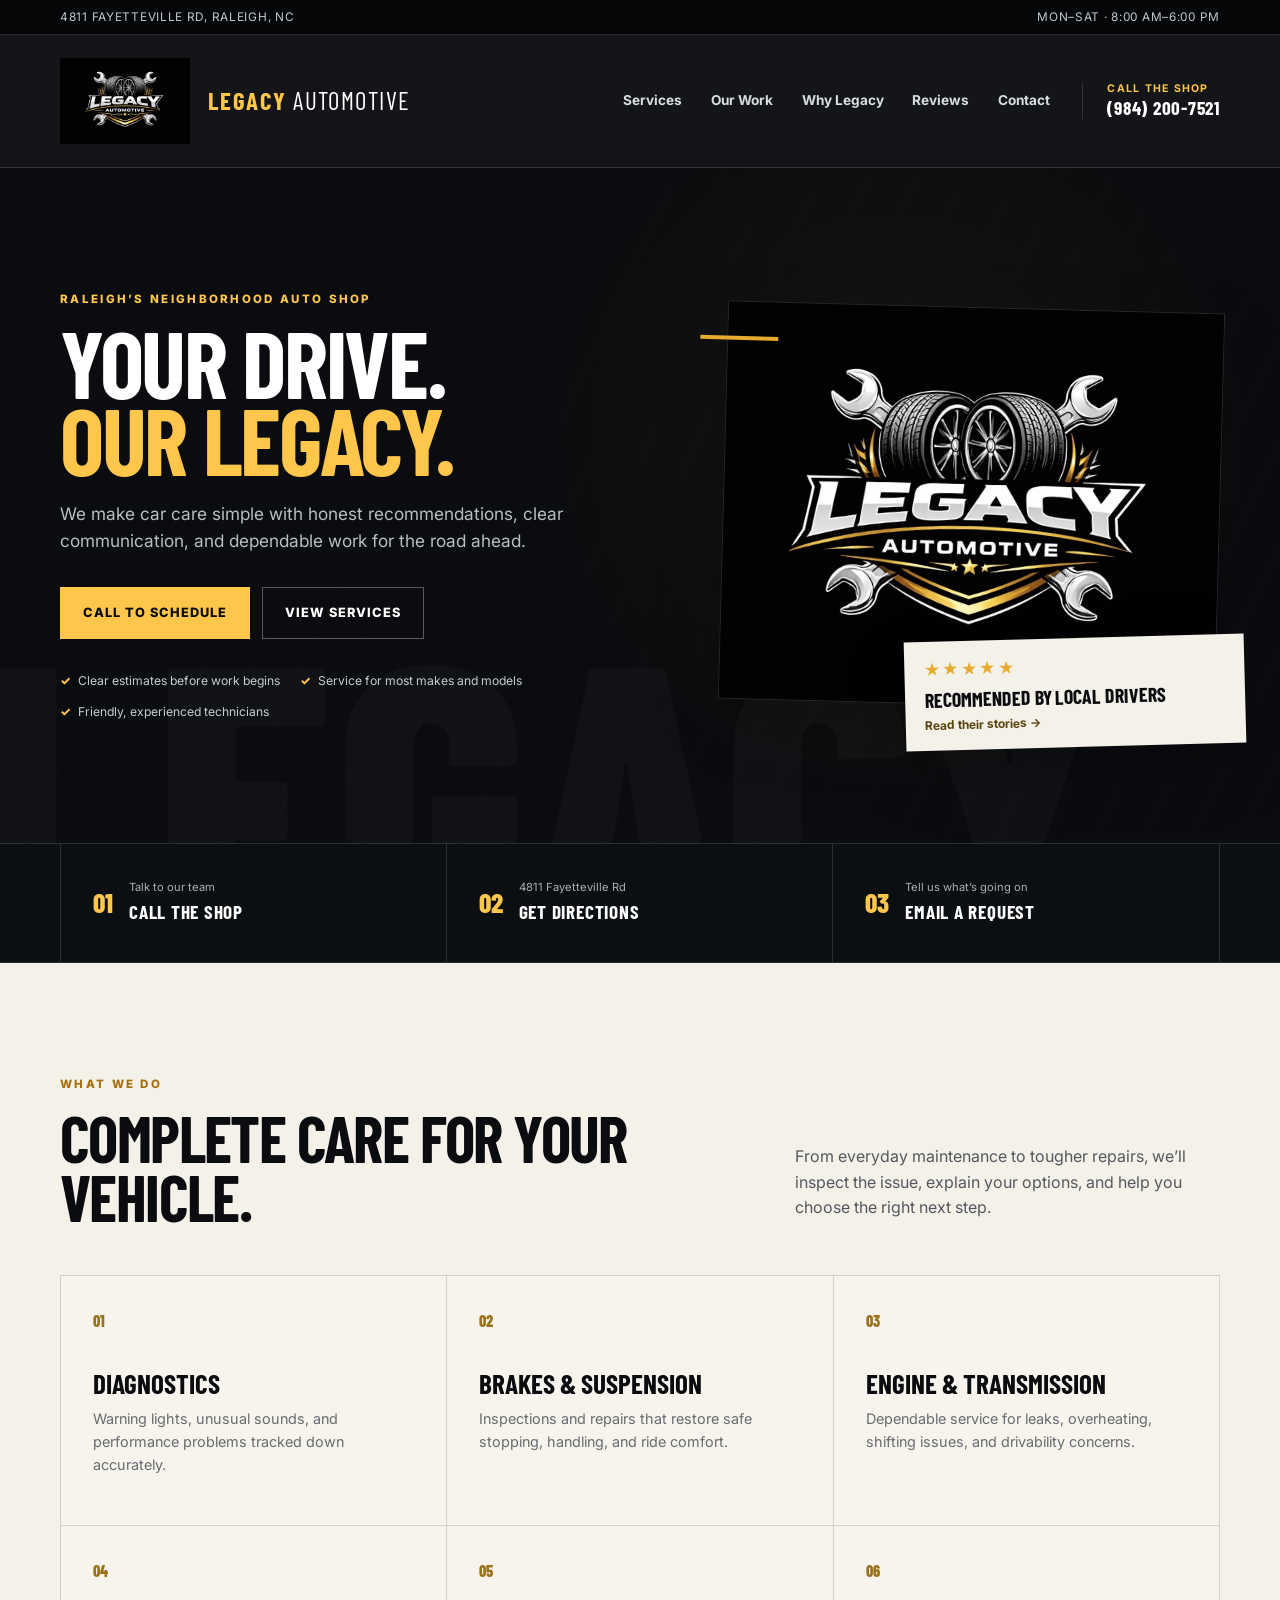
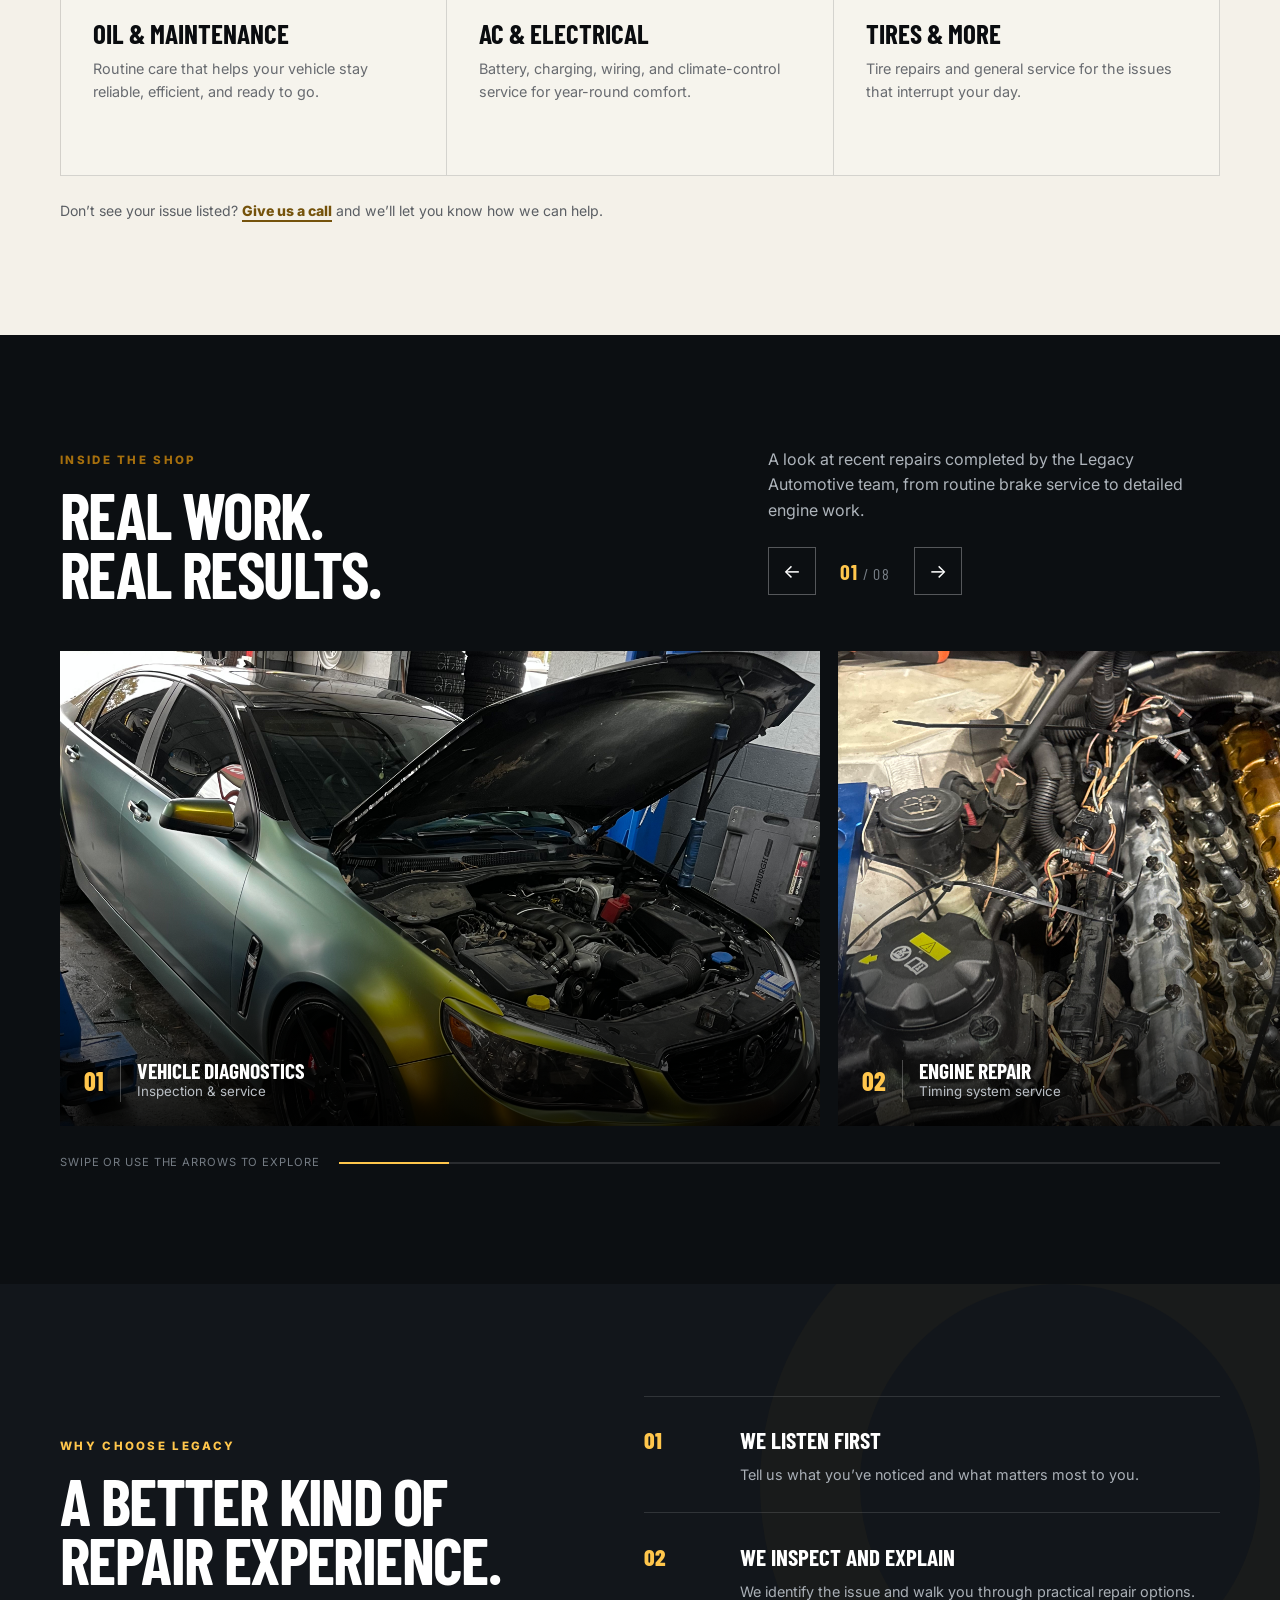
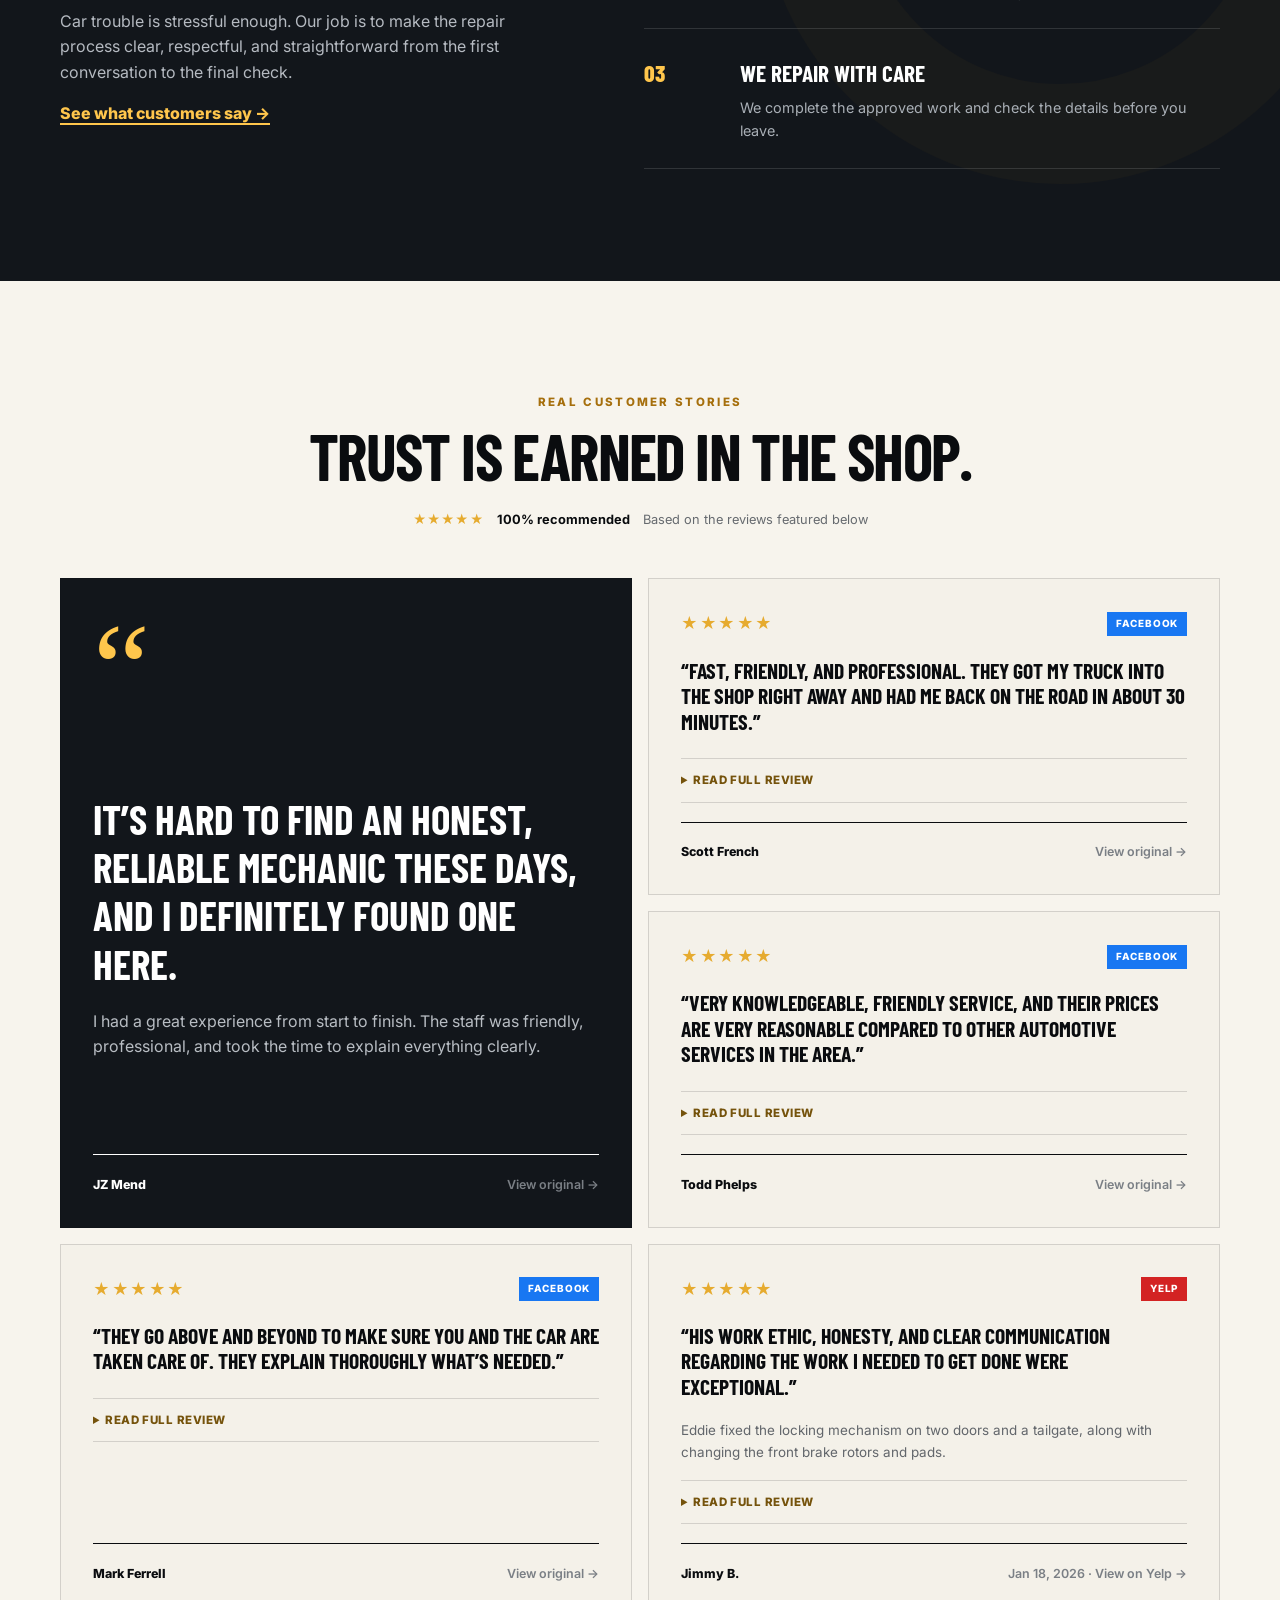
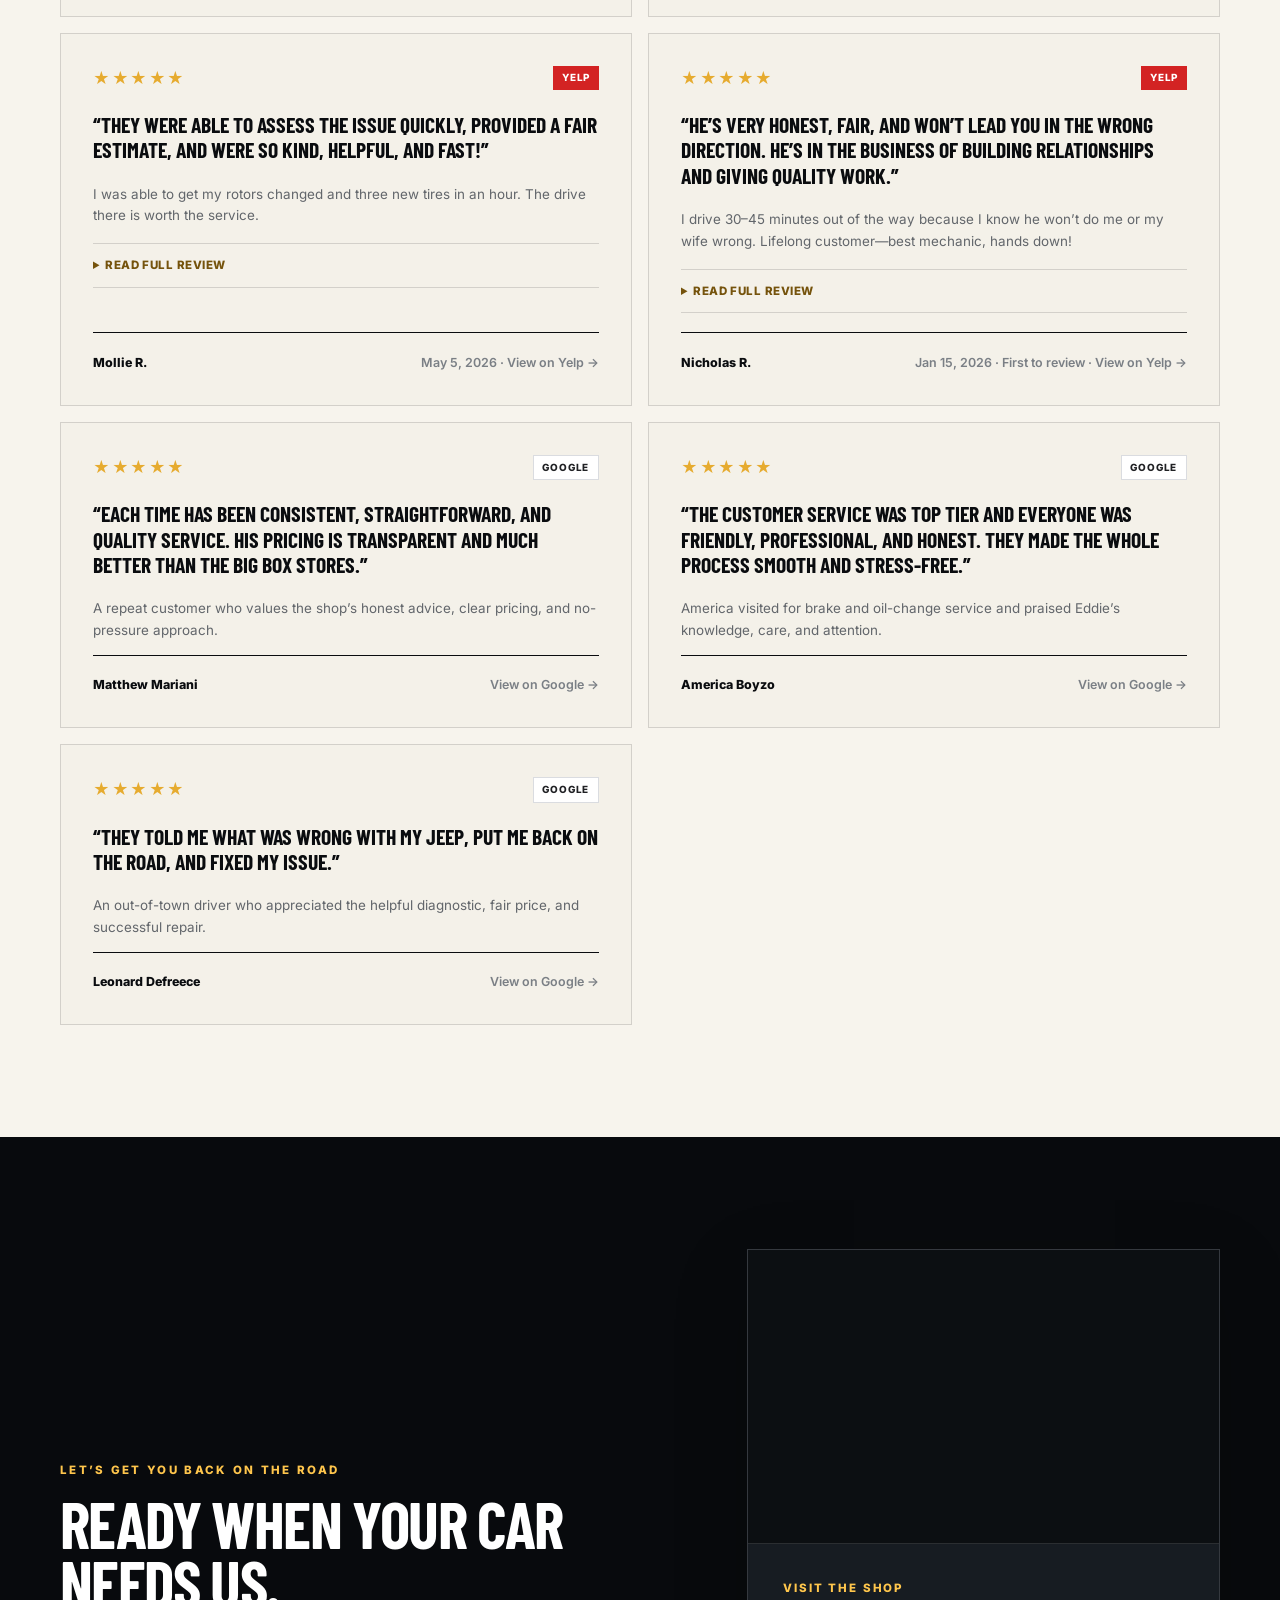
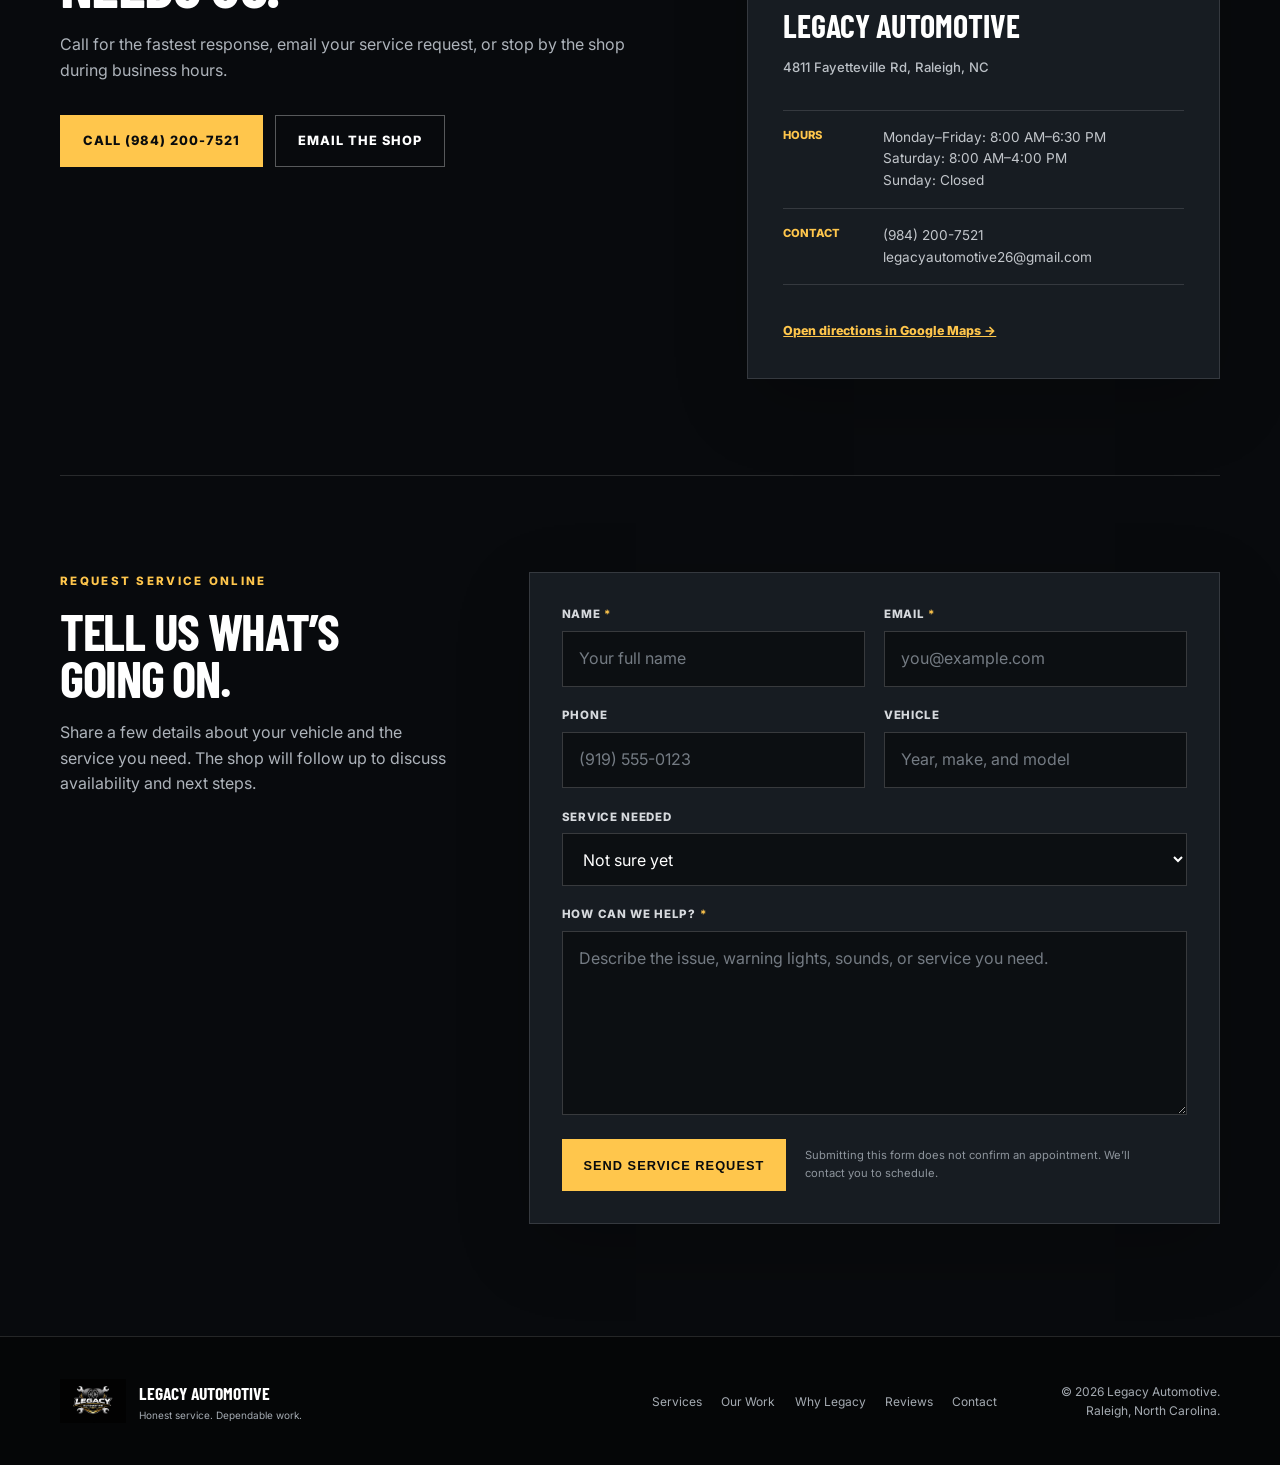
==== index.html @ 97a06d81 "Update form redirect and business hours" ====
<!doctype html>
<html lang="en">
  <head>
    <meta charset="utf-8" />
    <meta name="viewport" content="width=device-width, initial-scale=1" />
    <title>Legacy Automotive | Auto Repair in Raleigh, NC</title>
    <meta name="description" content="Honest auto repair and maintenance in Raleigh, NC. Call Legacy Automotive for diagnostics, brakes, engine work, tires, AC service, and more." />
    <meta name="theme-color" content="#080a0d" />
    <meta property="og:title" content="Legacy Automotive | Raleigh Auto Repair" />
    <meta property="og:description" content="Your Drive. Our Legacy. A local shop that treats you right." />
    <meta property="og:type" content="website" />
    <link rel="preconnect" href="https://fonts.googleapis.com" />
    <link rel="preconnect" href="https://fonts.gstatic.com" crossorigin />
    <link href="https://fonts.googleapis.com/css2?family=Barlow+Condensed:wght@600;700;800&family=Inter:wght@400;500;600;700&display=swap" rel="stylesheet" />
    <link rel="stylesheet" href="styles.css" />
    <script type="application/ld+json">
      {
        "@context": "https://schema.org",
        "@type": "AutoRepair",
        "name": "Legacy Automotive",
        "image": "img/logo.jpg",
        "telephone": "+1-984-200-7521",
        "email": "legacyautomotive26@gmail.com",
        "address": {
          "@type": "PostalAddress",
          "streetAddress": "4811 Fayetteville Rd",
          "addressLocality": "Raleigh",
          "addressRegion": "NC"
        },
        "openingHoursSpecification": [
          {
            "@type": "OpeningHoursSpecification",
            "dayOfWeek": ["Monday", "Tuesday", "Wednesday", "Thursday", "Friday"],
            "opens": "08:00",
            "closes": "18:30"
          },
          {
            "@type": "OpeningHoursSpecification",
            "dayOfWeek": "Saturday",
            "opens": "08:00",
            "closes": "16:00"
          }
        ]
      }
    </script>
  </head>
  <body>
    <a class="skip-link" href="#main">Skip to content</a>

    <div class="utility-bar">
      <div class="container utility-inner">
        <span>4811 Fayetteville Rd, Raleigh, NC</span>
        <span>Mon&ndash;Sat &middot; 8:00 AM&ndash;6:00 PM</span>
      </div>
    </div>

    <header class="site-header">
      <nav class="nav container" aria-label="Main navigation">
        <a class="brand" href="#top" aria-label="Legacy Automotive home">
          <img src="img/logo.jpg" alt="" />
          <span><strong>Legacy</strong> Automotive</span>
        </a>
        <div class="nav-links">
          <a href="#services">Services</a>
          <a href="#work">Our Work</a>
          <a href="#about">Why Legacy</a>
          <a href="#reviews">Reviews</a>
          <a href="#contact">Contact</a>
        </div>
        <a class="nav-phone" href="tel:+19842007521" aria-label="Call Legacy Automotive at 984 200 7521">
          <small>Call the shop</small>
          <strong>(984) 200-7521</strong>
        </a>
      </nav>
    </header>

    <main id="main">
      <section class="hero" id="top">
        <div class="container hero-grid">
          <div class="hero-copy">
            <p class="eyebrow">Raleigh&rsquo;s neighborhood auto shop</p>
            <h1>Your Drive.<br /><em>Our Legacy.</em></h1>
            <p class="hero-lead">We make car care simple with honest recommendations, clear communication, and dependable work for the road ahead.</p>
            <div class="hero-actions">
              <a class="button button-primary" href="tel:+19842007521">Call to schedule</a>
              <a class="button button-ghost" href="#services">View services</a>
            </div>
            <ul class="check-list" aria-label="Service benefits">
              <li>Clear estimates before work begins</li>
              <li>Service for most makes and models</li>
              <li>Friendly, experienced technicians</li>
            </ul>
          </div>

          <div class="hero-visual" aria-label="Legacy Automotive">
            <div class="logo-frame">
              <img src="img/logo.jpg" alt="Legacy Automotive logo with tires and wrenches" />
            </div>
            <div class="rating-card">
              <span class="stars" aria-label="Five stars">&#9733;&#9733;&#9733;&#9733;&#9733;</span>
              <strong>Recommended by local drivers</strong>
              <a href="#reviews">Read their stories &rarr;</a>
            </div>
          </div>
        </div>
      </section>

      <section class="quick-actions" aria-label="Quick contact options">
        <div class="container quick-grid">
          <a href="tel:+19842007521"><span>01</span><div><small>Talk to our team</small><strong>Call the shop</strong></div></a>
          <a href="https://www.google.com/maps/search/?api=1&amp;query=4811+Fayetteville+Rd+Raleigh+NC" target="_blank" rel="noopener"><span>02</span><div><small>4811 Fayetteville Rd</small><strong>Get directions</strong></div></a>
          <a href="mailto:legacyautomotive26@gmail.com?subject=Service%20request"><span>03</span><div><small>Tell us what&rsquo;s going on</small><strong>Email a request</strong></div></a>
        </div>
      </section>

      <section class="section services" id="services">
        <div class="container">
          <div class="section-heading split-heading">
            <div><p class="eyebrow">What we do</p><h2>Complete care for your vehicle.</h2></div>
            <p>From everyday maintenance to tougher repairs, we&rsquo;ll inspect the issue, explain your options, and help you choose the right next step.</p>
          </div>
          <div class="service-grid">
            <article class="service-card"><span>01</span><h3>Diagnostics</h3><p>Warning lights, unusual sounds, and performance problems tracked down accurately.</p></article>
            <article class="service-card"><span>02</span><h3>Brakes &amp; Suspension</h3><p>Inspections and repairs that restore safe stopping, handling, and ride comfort.</p></article>
            <article class="service-card"><span>03</span><h3>Engine &amp; Transmission</h3><p>Dependable service for leaks, overheating, shifting issues, and drivability concerns.</p></article>
            <article class="service-card"><span>04</span><h3>Oil &amp; Maintenance</h3><p>Routine care that helps your vehicle stay reliable, efficient, and ready to go.</p></article>
            <article class="service-card"><span>05</span><h3>AC &amp; Electrical</h3><p>Battery, charging, wiring, and climate-control service for year-round comfort.</p></article>
            <article class="service-card"><span>06</span><h3>Tires &amp; More</h3><p>Tire repairs and general service for the issues that interrupt your day.</p></article>
          </div>
          <p class="service-note">Don&rsquo;t see your issue listed? <a href="tel:+19842007521">Give us a call</a> and we&rsquo;ll let you know how we can help.</p>
        </div>
      </section>

      <section class="section work" id="work">
        <div class="container">
          <div class="work-heading">
            <div>
              <p class="eyebrow">Inside the shop</p>
              <h2>Real work.<br />Real results.</h2>
            </div>
            <div class="work-intro">
              <p>A look at recent repairs completed by the Legacy Automotive team, from routine brake service to detailed engine work.</p>
              <div class="carousel-controls" aria-label="Gallery controls">
                <button type="button" class="carousel-button carousel-prev" aria-label="Show previous work">&larr;</button>
                <span class="carousel-status" aria-live="polite"><strong>01</strong> / 08</span>
                <button type="button" class="carousel-button carousel-next" aria-label="Show next work">&rarr;</button>
              </div>
            </div>
          </div>
        </div>

        <div class="work-carousel" tabindex="0" aria-label="Recent automotive work gallery">
          <figure class="work-slide">
            <img src="img/work/vehicle-diagnostics.jpg" alt="Performance sedan being serviced inside the Legacy Automotive shop" loading="lazy" decoding="async" />
            <figcaption><span>01</span><div><strong>Vehicle diagnostics</strong><small>Inspection &amp; service</small></div></figcaption>
          </figure>
          <figure class="work-slide">
            <img src="img/work/engine-timing.jpg" alt="Engine opened for detailed timing system work" loading="lazy" decoding="async" />
            <figcaption><span>02</span><div><strong>Engine repair</strong><small>Timing system service</small></div></figcaption>
          </figure>
          <figure class="work-slide">
            <img src="img/work/turbo-system.jpg" alt="Twin turbo engine system during repair" loading="lazy" decoding="async" />
            <figcaption><span>03</span><div><strong>Turbo system</strong><small>Engine performance work</small></div></figcaption>
          </figure>
          <figure class="work-slide">
            <img src="img/work/brake-service.jpg" alt="Fresh brake rotor and caliper installed on a vehicle" loading="lazy" decoding="async" />
            <figcaption><span>04</span><div><strong>Brake service</strong><small>Rotor &amp; pad replacement</small></div></figcaption>
          </figure>
          <figure class="work-slide">
            <img src="img/work/performance-brakes.jpg" alt="Performance brake rotor and caliper installation" loading="lazy" decoding="async" />
            <figcaption><span>05</span><div><strong>Performance brakes</strong><small>Upgraded stopping power</small></div></figcaption>
          </figure>
          <figure class="work-slide">
            <img src="img/work/electrical-repair.jpg" alt="Vehicle door opened for internal electrical and window service" loading="lazy" decoding="async" />
            <figcaption><span>06</span><div><strong>Electrical repair</strong><small>Door &amp; window system</small></div></figcaption>
          </figure>
          <figure class="work-slide">
            <img src="img/work/shop-service.jpg" alt="SUV raised for service inside the repair shop" loading="lazy" decoding="async" />
            <figcaption><span>07</span><div><strong>Shop service</strong><small>Inspection &amp; repair</small></div></figcaption>
          </figure>
          <figure class="work-slide">
            <img src="img/work/brake-repair.jpg" alt="New brake rotor installed during brake service" loading="lazy" decoding="async" />
            <figcaption><span>08</span><div><strong>Brake repair</strong><small>Fresh hardware installed</small></div></figcaption>
          </figure>
        </div>
        <div class="container work-hint"><span>Swipe or use the arrows to explore</span><div class="carousel-progress" aria-hidden="true"><i></i></div></div>
      </section>

      <section class="section about" id="about">
        <div class="container about-grid">
          <div class="about-panel">
            <p class="eyebrow">Why choose Legacy</p>
            <h2>A better kind of repair experience.</h2>
            <p>Car trouble is stressful enough. Our job is to make the repair process clear, respectful, and straightforward from the first conversation to the final check.</p>
            <a class="text-link" href="#reviews">See what customers say &rarr;</a>
          </div>
          <ol class="process-list">
            <li><span>01</span><div><h3>We listen first</h3><p>Tell us what you&rsquo;ve noticed and what matters most to you.</p></div></li>
            <li><span>02</span><div><h3>We inspect and explain</h3><p>We identify the issue and walk you through practical repair options.</p></div></li>
            <li><span>03</span><div><h3>We repair with care</h3><p>We complete the approved work and check the details before you leave.</p></div></li>
          </ol>
        </div>
      </section>

      <section class="section reviews" id="reviews">
        <div class="container">
          <div class="section-heading review-heading">
            <p class="eyebrow">Real customer stories</p>
            <h2>Trust is earned in the shop.</h2>
            <div class="rating-line"><span class="stars" aria-hidden="true">&#9733;&#9733;&#9733;&#9733;&#9733;</span><strong>100% recommended</strong><span>Based on the reviews featured below</span></div>
          </div>
          <div class="review-grid">
            <article class="review-card featured">
              <span class="quote-mark" aria-hidden="true">&ldquo;</span>
              <blockquote>It&rsquo;s hard to find an honest, reliable mechanic these days, and I definitely found one here.</blockquote>
              <p>I had a great experience from start to finish. The staff was friendly, professional, and took the time to explain everything clearly.</p>
              <a href="https://www.facebook.com/jz.mend.2025/posts/pfbid02TxcPeMW2h3qMNe2nZfUeudoutS2xyVXD3piT3LbPVTZGFi5UXCRi4Dj6PePaS4xKl" target="_blank" rel="noopener">JZ Mend <span>View original &rarr;</span></a>
            </article>
            <article class="review-card">
              <div class="review-topline"><span class="stars" aria-hidden="true">&#9733;&#9733;&#9733;&#9733;&#9733;</span><span class="review-source facebook-source">Facebook</span></div>
              <blockquote>&ldquo;Fast, friendly, and professional. They got my truck into the shop right away and had me back on the road in about 30 minutes.&rdquo;</blockquote>
              <details class="review-details">
                <summary>Read full review</summary>
                <p>I stopped by Legacy Auto without an appointment because I had a slow leak in my right rear tire. From the moment I walked in, I was impressed by how friendly and professional everyone was. Despite not having an appointment, they got my truck into the shop right away, repaired the tire, and had me back on the road in about 30 minutes. A week later, the tire was still holding well.</p>
              </details>
              <a href="https://www.facebook.com/cscottfrench/posts/pfbid02Pf4mwFw1NEYuiMMxQNYAGL3dFbEZXqxDKA77Evw1oeUsNvHNhHhg5oTVmXd6YdBTl" target="_blank" rel="noopener">Scott French <span>View original &rarr;</span></a>
            </article>
            <article class="review-card">
              <div class="review-topline"><span class="stars" aria-hidden="true">&#9733;&#9733;&#9733;&#9733;&#9733;</span><span class="review-source facebook-source">Facebook</span></div>
              <blockquote>&ldquo;Very knowledgeable, friendly service, and their prices are very reasonable compared to other automotive services in the area.&rdquo;</blockquote>
              <details class="review-details">
                <summary>Read full review</summary>
                <p>Eddie and the team have done a fantastic job keeping our fleet vehicles up and running on the road. They provide very knowledgeable, friendly service, and their prices are very reasonable compared with other automotive services in the area.</p>
              </details>
              <a href="https://www.facebook.com/williamtoddphelps/posts/pfbid02Kru4CgPMmhpsqLNLzsXmkjEMPqsWFuQdk6NS9TD4zGbaQ7zfHkFmo6kHoSmCkwzEl" target="_blank" rel="noopener">Todd Phelps <span>View original &rarr;</span></a>
            </article>
            <article class="review-card">
              <div class="review-topline"><span class="stars" aria-hidden="true">&#9733;&#9733;&#9733;&#9733;&#9733;</span><span class="review-source facebook-source">Facebook</span></div>
              <blockquote>&ldquo;They go above and beyond to make sure you and the car are taken care of. They explain thoroughly what&rsquo;s needed.&rdquo;</blockquote>
              <details class="review-details">
                <summary>Read full review</summary>
                <p>Eddie and the team at Legacy are phenomenal. They go above and beyond to make sure you and the car are taken care of. If there are any issues with your car, they help diagnose and thoroughly explain what&rsquo;s needed to fix it with a cost-effective solution.</p>
              </details>
              <a href="https://www.facebook.com/mark.ferrell.104/posts/pfbid028qFj7euNKALBj1C5Krs4THQb8NFoNCcpgPiBWLTrHA7g9KmPdkn7ENtypPtJPMwTl" target="_blank" rel="noopener">Mark Ferrell <span>View original &rarr;</span></a>
            </article>
            <article class="review-card yelp-card">
              <div class="review-topline"><span class="stars" aria-hidden="true">&#9733;&#9733;&#9733;&#9733;&#9733;</span><span class="review-source">Yelp</span></div>
              <blockquote>&ldquo;His work ethic, honesty, and clear communication regarding the work I needed to get done were exceptional.&rdquo;</blockquote>
              <p>Eddie fixed the locking mechanism on two doors and a tailgate, along with changing the front brake rotors and pads.</p>
              <details class="review-details">
                <summary>Read full review</summary>
                <p>I cannot say enough good things about Eddie. His work ethic, honesty, and clear communication regarding the work I needed done were exceptional. I even threw him a curve ball and asked for additional work after he started the original job, and he gladly completed it. Eddie fixed the locking mechanism on two doors and a tailgate, along with changing the front brake rotors and pads. Thank you, Eddie. We will definitely be back.</p>
              </details>
              <a href="https://www.yelp.com/biz/legacy-automotive-raleigh-2?hrid=ogcbxW2otM9i99-ZC7P1HA" target="_blank" rel="nofollow noopener">Jimmy B. <span>Jan 18, 2026 &middot; View on Yelp &rarr;</span></a>
            </article>
            <article class="review-card yelp-card">
              <div class="review-topline"><span class="stars" aria-hidden="true">&#9733;&#9733;&#9733;&#9733;&#9733;</span><span class="review-source">Yelp</span></div>
              <blockquote>&ldquo;They were able to assess the issue quickly, provided a fair estimate, and were so kind, helpful, and fast!&rdquo;</blockquote>
              <p>I was able to get my rotors changed and three new tires in an hour. The drive there is worth the service.</p>
              <details class="review-details">
                <summary>Read full review</summary>
                <p>I came here on the recommendation of my sister, who had her car serviced here. I will be coming here from now on for all my car needs. I called after work and they were able to assess the issue quickly and provide a fair estimate. I got my rotors changed and three new tires in an hour. They were kind, helpful, and fast. I live on the opposite side of Raleigh, but the drive is worth the service.</p>
              </details>
              <a href="https://www.yelp.com/biz/legacy-automotive-raleigh-2?hrid=peKoEWvTIE01GrHHIF1ZyQ" target="_blank" rel="nofollow noopener">Mollie R. <span>May 5, 2026 &middot; View on Yelp &rarr;</span></a>
            </article>
            <article class="review-card yelp-card">
              <div class="review-topline"><span class="stars" aria-hidden="true">&#9733;&#9733;&#9733;&#9733;&#9733;</span><span class="review-source">Yelp</span></div>
              <blockquote>&ldquo;He&rsquo;s very honest, fair, and won&rsquo;t lead you in the wrong direction. He&rsquo;s in the business of building relationships and giving quality work.&rdquo;</blockquote>
              <p>I drive 30&ndash;45 minutes out of the way because I know he won&rsquo;t do me or my wife wrong. Lifelong customer&mdash;best mechanic, hands down!</p>
              <details class="review-details">
                <summary>Read full review</summary>
                <p>I&rsquo;ve known Eddie for a long time. He&rsquo;s very honest, fair, and won&rsquo;t lead you in the wrong direction. He is not in the business of taking advantage or charging obscene rates; he is building relationships while giving quality work. Any time something is wrong with my car, or even for an oil change, I drive 30&ndash;45 minutes out of the way because I know he won&rsquo;t do me or my wife wrong. Lifelong customer&mdash;best mechanic, hands down!</p>
              </details>
              <a href="https://www.yelp.com/biz/legacy-automotive-raleigh-2?hrid=JBYFBqLPbV5AD0Wv-M_7lA" target="_blank" rel="nofollow noopener">Nicholas R. <span>Jan 15, 2026 &middot; First to review &middot; View on Yelp &rarr;</span></a>
            </article>
            <article class="review-card google-card">
              <div class="review-topline"><span class="stars" aria-hidden="true">&#9733;&#9733;&#9733;&#9733;&#9733;</span><span class="review-source google-source">Google</span></div>
              <blockquote>&ldquo;Each time has been consistent, straightforward, and quality service. His pricing is transparent and much better than the big box stores.&rdquo;</blockquote>
              <p>A repeat customer who values the shop&rsquo;s honest advice, clear pricing, and no-pressure approach.</p>
              <a href="https://maps.app.goo.gl/fenhhDGxmmUnfRQt8" target="_blank" rel="nofollow noopener">Matthew Mariani <span>View on Google &rarr;</span></a>
            </article>
            <article class="review-card google-card">
              <div class="review-topline"><span class="stars" aria-hidden="true">&#9733;&#9733;&#9733;&#9733;&#9733;</span><span class="review-source google-source">Google</span></div>
              <blockquote>&ldquo;The customer service was top tier and everyone was friendly, professional, and honest. They made the whole process smooth and stress-free.&rdquo;</blockquote>
              <p>America visited for brake and oil-change service and praised Eddie&rsquo;s knowledge, care, and attention.</p>
              <a href="https://maps.app.goo.gl/jtpcpMRqAXRMCD3X7" target="_blank" rel="nofollow noopener">America Boyzo <span>View on Google &rarr;</span></a>
            </article>
            <article class="review-card google-card">
              <div class="review-topline"><span class="stars" aria-hidden="true">&#9733;&#9733;&#9733;&#9733;&#9733;</span><span class="review-source google-source">Google</span></div>
              <blockquote>&ldquo;They told me what was wrong with my Jeep, put me back on the road, and fixed my issue.&rdquo;</blockquote>
              <p>An out-of-town driver who appreciated the helpful diagnostic, fair price, and successful repair.</p>
              <a href="https://maps.app.goo.gl/CTY2wxfXAZGpc15i6" target="_blank" rel="nofollow noopener">Leonard Defreece <span>View on Google &rarr;</span></a>
            </article>
          </div>
        </div>
      </section>

      <section class="section contact" id="contact">
        <div class="container contact-grid">
          <div class="contact-copy">
            <p class="eyebrow">Let&rsquo;s get you back on the road</p>
            <h2>Ready when your car needs us.</h2>
            <p>Call for the fastest response, email your service request, or stop by the shop during business hours.</p>
            <div class="contact-actions"><a class="button button-primary" href="tel:+19842007521">Call (984) 200-7521</a><a class="button button-ghost" href="mailto:legacyautomotive26@gmail.com?subject=Service%20request">Email the shop</a></div>
          </div>
          <div class="shop-card">
            <div class="map-frame">
              <iframe src="https://www.google.com/maps/embed?pb=!1m18!1m12!1m3!1d3239.45252679237!2d-78.65850442213547!3d35.715087772576126!2m3!1f0!2f0!3f0!3m2!1i1024!2i768!4f13.1!3m3!1m2!1s0x89ac61464596515d%3A0x9d0f44e42c6d7281!2sLegacy%20Automotive!5e0!3m2!1sen!2sus!4v1786669342876!5m2!1sen!2sus" title="Map showing Legacy Automotive in Raleigh, North Carolina" allowfullscreen loading="lazy" referrerpolicy="strict-origin-when-cross-origin"></iframe>
            </div>
            <div class="shop-details">
              <p class="shop-label">Visit the shop</p>
              <address>Legacy Automotive<br /><span>4811 Fayetteville Rd, Raleigh, NC</span></address>
              <dl><div><dt>Hours</dt><dd>Monday&ndash;Friday: 8:00 AM&ndash;6:30 PM<br />Saturday: 8:00 AM&ndash;4:00 PM<br />Sunday: Closed</dd></div><div><dt>Contact</dt><dd><a href="tel:+19842007521">(984) 200-7521</a><br /><a href="mailto:legacyautomotive26@gmail.com">legacyautomotive26@gmail.com</a></dd></div></dl>
              <a class="directions-link" href="https://www.google.com/maps/search/?api=1&amp;query=4811+Fayetteville+Rd+Raleigh+NC" target="_blank" rel="noopener">Open directions in Google Maps &rarr;</a>
            </div>
          </div>
        </div>

        <div class="container request-panel">
          <div class="request-heading">
            <p class="eyebrow">Request service online</p>
            <h2>Tell us what&rsquo;s going on.</h2>
            <p>Share a few details about your vehicle and the service you need. The shop will follow up to discuss availability and next steps.</p>
          </div>
          <form class="service-form" action="https://formsubmit.co/legacyautomotive26@gmail.com" method="post">
            <input type="hidden" name="_subject" value="New service request from the Legacy Automotive website" />
            <input type="hidden" name="_next" value="https://www.legacyautomotive.co/thanks.html" />
            <input type="hidden" name="_template" value="table" />
            <input type="text" name="_honey" class="form-honey" tabindex="-1" autocomplete="off" aria-hidden="true" />

            <div class="form-grid">
              <label>
                <span>Name <b aria-hidden="true">*</b></span>
                <input type="text" name="Name" autocomplete="name" placeholder="Your full name" required />
              </label>
              <label>
                <span>Email <b aria-hidden="true">*</b></span>
                <input type="email" name="email" autocomplete="email" placeholder="you@example.com" required />
              </label>
              <label>
                <span>Phone</span>
                <input type="tel" name="Phone" autocomplete="tel" placeholder="(919) 555-0123" />
              </label>
              <label>
                <span>Vehicle</span>
                <input type="text" name="Vehicle" placeholder="Year, make, and model" />
              </label>
              <label class="form-wide">
                <span>Service needed</span>
                <select name="Service">
                  <option value="Not sure">Not sure yet</option>
                  <option value="Diagnostics">Diagnostics</option>
                  <option value="Brakes and suspension">Brakes &amp; suspension</option>
                  <option value="Engine or transmission">Engine or transmission</option>
                  <option value="Oil and maintenance">Oil &amp; maintenance</option>
                  <option value="AC or electrical">AC or electrical</option>
                  <option value="Tires">Tires</option>
                  <option value="Other">Other</option>
                </select>
              </label>
              <label class="form-wide">
                <span>How can we help? <b aria-hidden="true">*</b></span>
                <textarea name="Message" rows="6" placeholder="Describe the issue, warning lights, sounds, or service you need." required></textarea>
              </label>
            </div>
            <div class="form-footer">
              <button class="button button-primary" type="submit">Send service request</button>
              <p>Submitting this form does not confirm an appointment. We&rsquo;ll contact you to schedule.</p>
            </div>
          </form>
        </div>
      </section>
    </main>

    <footer class="footer">
      <div class="container footer-grid">
        <div class="footer-brand"><img src="img/logo.jpg" alt="" /><span><strong>Legacy Automotive</strong><small>Honest service. Dependable work.</small></span></div>
        <div class="footer-links"><a href="#services">Services</a><a href="#work">Our Work</a><a href="#about">Why Legacy</a><a href="#reviews">Reviews</a><a href="#contact">Contact</a></div>
        <p>&copy; 2026 Legacy Automotive.<br />Raleigh, North Carolina.</p>
      </div>
    </footer>

    <div class="mobile-call"><a href="tel:+19842007521"><span>Call Legacy Automotive</span><strong>(984) 200-7521</strong></a></div>
    <script src="carousel.js"></script>
  </body>
</html>
---- styles.css ----
:root {
  --ink: #0a0c0f;
  --ink-soft: #12161b;
  --panel: #171c22;
  --paper: #f4f1e9;
  --paper-deep: #e9e4d8;
  --gold: #e6ab2f;
  --gold-bright: #ffc64c;
  --white: #fff;
  --muted: #a9afb7;
  --line-dark: rgba(255, 255, 255, 0.13);
  --line-light: rgba(10, 12, 15, 0.14);
  --display: 'Barlow Condensed', Impact, sans-serif;
  --body: 'Inter', Arial, sans-serif;
  --shadow: 0 24px 70px rgba(0, 0, 0, 0.2);
}

* { box-sizing: border-box; }
html { scroll-behavior: smooth; }
body { margin: 0; color: var(--ink); background: var(--paper); font-family: var(--body); line-height: 1.6; }
img { display: block; max-width: 100%; }
a { color: inherit; }
.container { width: min(1160px, calc(100% - 40px)); margin-inline: auto; }
.skip-link { position: fixed; left: 1rem; top: -5rem; z-index: 1000; padding: .7rem 1rem; color: var(--ink); background: var(--gold-bright); font-weight: 700; }
.skip-link:focus { top: 1rem; }
:focus-visible { outline: 3px solid var(--gold-bright); outline-offset: 3px; }

.utility-bar { background: #050607; color: #c3c7cc; border-bottom: 1px solid var(--line-dark); font-size: .74rem; letter-spacing: .06em; text-transform: uppercase; }
.utility-inner { min-height: 34px; display: flex; justify-content: space-between; align-items: center; gap: 1rem; }
.site-header { position: sticky; top: 0; z-index: 50; background: rgba(10, 12, 15, .96); color: var(--white); border-bottom: 1px solid var(--line-dark); backdrop-filter: blur(12px); }
.nav { min-height: 132px; display: flex; align-items: center; justify-content: space-between; gap: 2rem; }
.brand { display: flex; align-items: center; gap: 1.1rem; text-decoration: none; font-family: var(--display); font-size: 1.55rem; letter-spacing: .06em; text-transform: uppercase; white-space: nowrap; }
.brand img { width: 130px; height: 102px; object-fit: contain; }
.brand strong { color: var(--gold-bright); }
.nav-links { display: flex; align-items: center; gap: 1.8rem; margin-left: auto; }
.nav-links a { position: relative; color: #d9dce0; text-decoration: none; font-size: .85rem; font-weight: 700; }
.nav-links a::after { content: ''; position: absolute; left: 0; right: 100%; bottom: -.55rem; height: 2px; background: var(--gold); transition: right .2s ease; }
.nav-links a:hover::after { right: 0; }
.nav-phone { display: grid; padding-left: 1.5rem; border-left: 1px solid var(--line-dark); text-decoration: none; line-height: 1.2; }
.nav-phone small { color: var(--gold-bright); font-size: .66rem; font-weight: 700; letter-spacing: .12em; text-transform: uppercase; }
.nav-phone strong { font-family: var(--display); font-size: 1.2rem; letter-spacing: .04em; }

.hero { position: relative; overflow: hidden; color: var(--white); background: var(--ink); }
.hero::before { content: ''; position: absolute; inset: 0; opacity: .28; background: repeating-linear-gradient(115deg, transparent 0 42px, rgba(255,255,255,.035) 43px 44px), radial-gradient(circle at 70% 40%, rgba(230,171,47,.22), transparent 38%); }
.hero::after { content: 'LEGACY'; position: absolute; left: -2vw; bottom: -12vw; color: rgba(255,255,255,.025); font-family: var(--display); font-size: 32vw; font-weight: 800; line-height: 1; pointer-events: none; }
.hero-grid { min-height: 675px; position: relative; z-index: 1; display: grid; grid-template-columns: 1.08fr .92fr; gap: 5rem; align-items: center; padding-block: 5.5rem; }
.eyebrow { margin: 0 0 1rem; color: #a66f0d; font-size: .72rem; font-weight: 800; letter-spacing: .2em; text-transform: uppercase; }
.hero .eyebrow, .about .eyebrow, .contact .eyebrow { color: var(--gold-bright); }
h1, h2, h3, p { margin-top: 0; }
h1, h2 { font-family: var(--display); text-transform: uppercase; letter-spacing: -.025em; }
h1 { max-width: 720px; margin-bottom: 1.4rem; font-size: clamp(4.2rem, 7.3vw, 7.2rem); line-height: .82; }
h1 em { color: var(--gold-bright); font-style: normal; }
h2 { margin-bottom: 1.2rem; font-size: clamp(3rem, 5vw, 4.8rem); line-height: .92; }
.hero-lead { max-width: 610px; color: #b9bec5; font-size: 1.08rem; }
.hero-actions, .contact-actions { display: flex; flex-wrap: wrap; gap: .8rem; margin-top: 2rem; }
.button { min-height: 52px; display: inline-flex; align-items: center; justify-content: center; padding: .8rem 1.35rem; border: 1px solid transparent; text-decoration: none; font-size: .8rem; font-weight: 800; letter-spacing: .08em; text-transform: uppercase; transition: transform .2s ease, background .2s ease, border-color .2s ease; }
.button:hover { transform: translateY(-2px); }
.button-primary { color: #090b0d; background: var(--gold-bright); }
.button-primary:hover { background: #ffd271; }
.button-ghost { color: var(--white); border-color: rgba(255,255,255,.32); background: transparent; }
.button-ghost:hover { border-color: var(--white); }
.check-list { display: flex; flex-wrap: wrap; gap: .7rem 1.25rem; margin: 2rem 0 0; padding: 0; list-style: none; color: #c7cbd0; font-size: .76rem; }
.check-list li::before { content: '✓'; margin-right: .45rem; color: var(--gold-bright); font-weight: 800; }
.hero-visual { position: relative; }
.logo-frame { position: relative; border: 1px solid var(--line-dark); background: radial-gradient(circle at center, #171a1f, #050607 70%); box-shadow: var(--shadow); transform: rotate(1.5deg); }
.logo-frame::before, .logo-frame::after { content: ''; position: absolute; width: 78px; height: 4px; background: var(--gold); }
.logo-frame::before { left: -28px; top: 34px; }
.logo-frame::after { right: -28px; bottom: 34px; }
.logo-frame img { width: 100%; aspect-ratio: 1.25; object-fit: cover; }
.rating-card { width: min(340px, 88%); position: absolute; right: -25px; bottom: -42px; display: grid; padding: 1rem 1.2rem; color: var(--ink); background: var(--paper); box-shadow: var(--shadow); transform: rotate(-1.5deg); }
.stars { color: var(--gold); letter-spacing: .1em; }
.rating-card strong { font-family: var(--display); font-size: 1.25rem; text-transform: uppercase; }
.rating-card a { width: max-content; color: #5b450f; font-size: .75rem; font-weight: 700; text-decoration: none; }

.quick-actions { position: relative; z-index: 2; color: var(--white); background: #0c0f12; border-top: 1px solid var(--line-dark); border-bottom: 1px solid var(--line-dark); }
.quick-grid { display: grid; grid-template-columns: repeat(3, 1fr); }
.quick-grid > a { min-height: 118px; display: flex; align-items: center; gap: 1rem; padding: 1.4rem 2rem; border-right: 1px solid var(--line-dark); text-decoration: none; transition: background .2s ease; }
.quick-grid > a:first-child { border-left: 1px solid var(--line-dark); }
.quick-grid > a:hover { background: #171b20; }
.quick-grid > a > span { color: var(--gold-bright); font-family: var(--display); font-size: 1.7rem; font-weight: 800; }
.quick-grid div { display: grid; }
.quick-grid small { color: var(--muted); font-size: .7rem; }
.quick-grid strong { font-family: var(--display); font-size: 1.2rem; letter-spacing: .04em; text-transform: uppercase; }

.section { padding-block: 7rem; }
.section-heading { margin-bottom: 3rem; }
.split-heading { display: grid; grid-template-columns: 1fr .65fr; gap: 5rem; align-items: end; }
.split-heading h2 { max-width: 760px; margin: 0; }
.split-heading > p { margin-bottom: .4rem; color: #54585e; }
.service-grid { display: grid; grid-template-columns: repeat(3, 1fr); border-top: 1px solid var(--line-light); border-left: 1px solid var(--line-light); }
.service-card { min-height: 250px; position: relative; padding: 2rem; border-right: 1px solid var(--line-light); border-bottom: 1px solid var(--line-light); background: rgba(255,255,255,.18); transition: color .2s ease, background .2s ease, transform .2s ease; }
.service-card:hover { z-index: 1; color: var(--white); background: var(--ink-soft); transform: translateY(-5px); }
.service-card > span { color: #9a721c; font-family: var(--display); font-size: 1rem; font-weight: 800; }
.service-card h3 { margin: 2.2rem 0 .6rem; font-family: var(--display); font-size: 1.7rem; line-height: 1; text-transform: uppercase; }
.service-card p { margin: 0; color: #686b70; font-size: .9rem; }
.service-card:hover p { color: #b8bdc3; }
.service-note { margin: 1.5rem 0 0; color: #5b5f64; font-size: .88rem; }
.service-note a, .text-link { color: #75530c; font-weight: 800; text-decoration-thickness: 2px; text-underline-offset: 4px; }

.work { overflow: hidden; color: var(--white); background: #0c0f12; }
.work-heading { display: grid; grid-template-columns: 1fr .72fr; gap: 5rem; align-items: end; margin-bottom: 3rem; }
.work-heading h2 { margin-bottom: 0; }
.work-intro { padding-bottom: .5rem; }
.work-intro > p { color: #aeb4bb; }
.carousel-controls { display: flex; align-items: center; gap: 1rem; margin-top: 1.5rem; }
.carousel-button { width: 48px; height: 48px; display: grid; place-items: center; padding: 0; color: var(--white); background: transparent; border: 1px solid rgba(255,255,255,.3); font: inherit; font-size: 1.2rem; cursor: pointer; transition: color .2s ease, background .2s ease, border-color .2s ease; }
.carousel-button:hover { color: var(--ink); background: var(--gold-bright); border-color: var(--gold-bright); }
.carousel-status { min-width: 66px; color: #777e86; font-family: var(--display); font-size: 1rem; letter-spacing: .08em; text-align: center; }
.carousel-status strong { color: var(--gold-bright); font-size: 1.35rem; }
.work-carousel { display: flex; gap: 18px; overflow-x: auto; padding: 0 max(20px, calc((100vw - 1160px) / 2)) 1.2rem; scroll-padding-inline: max(20px, calc((100vw - 1160px) / 2)); scroll-snap-type: x mandatory; scrollbar-width: none; }
.work-carousel::-webkit-scrollbar { display: none; }
.work-slide { flex: 0 0 min(68vw, 760px); position: relative; margin: 0; aspect-ratio: 16 / 10; overflow: hidden; background: #181c21; scroll-snap-align: start; }
.work-slide::after { content: ''; position: absolute; inset: 45% 0 0; background: linear-gradient(transparent, rgba(0,0,0,.88)); pointer-events: none; }
.work-slide img { width: 100%; height: 100%; object-fit: cover; transition: transform .45s ease; }
.work-slide:hover img { transform: scale(1.025); }
.work-slide figcaption { position: absolute; z-index: 1; inset: auto 0 0; display: flex; align-items: center; gap: 1rem; padding: 1.5rem; }
.work-slide figcaption > span { color: var(--gold-bright); font-family: var(--display); font-size: 1.6rem; font-weight: 800; }
.work-slide figcaption div { display: grid; padding-left: 1rem; border-left: 1px solid rgba(255,255,255,.25); }
.work-slide figcaption strong { font-family: var(--display); font-size: 1.35rem; line-height: 1; text-transform: uppercase; }
.work-slide figcaption small { color: #bbc0c6; }
.work-hint { display: flex; align-items: center; gap: 1.2rem; margin-top: .5rem; color: #757c84; font-size: .7rem; letter-spacing: .08em; text-transform: uppercase; }
.carousel-progress { flex: 1; height: 2px; overflow: hidden; background: rgba(255,255,255,.12); }
.carousel-progress i { display: block; width: 12.5%; height: 100%; background: var(--gold-bright); transform-origin: left; transition: transform .25s ease; }

.about { position: relative; overflow: hidden; color: var(--white); background: var(--ink-soft); }
.about::after { content: ''; position: absolute; right: -80px; top: -100px; width: 400px; height: 400px; border: 100px solid rgba(230,171,47,.035); border-radius: 50%; }
.about-grid { position: relative; z-index: 1; display: grid; grid-template-columns: .9fr 1.1fr; gap: 7rem; align-items: center; }
.about-panel > p:not(.eyebrow) { color: #b5bac1; }
.text-link { color: var(--gold-bright); }
.process-list { margin: 0; padding: 0; list-style: none; border-top: 1px solid var(--line-dark); }
.process-list li { display: grid; grid-template-columns: 80px 1fr; gap: 1rem; padding: 1.6rem 0; border-bottom: 1px solid var(--line-dark); }
.process-list li > span { color: var(--gold-bright); font-family: var(--display); font-size: 1.45rem; font-weight: 800; }
.process-list h3 { margin: 0 0 .25rem; font-family: var(--display); font-size: 1.45rem; text-transform: uppercase; }
.process-list p { margin: 0; color: #a9afb6; font-size: .9rem; }

.reviews { background: #f7f4ed; }
.review-heading { text-align: center; }
.review-heading h2 { margin-bottom: 1.5rem; }
.rating-line { display: flex; justify-content: center; align-items: center; flex-wrap: wrap; gap: .8rem; font-size: .8rem; }
.rating-line > span:last-child { color: #666a6f; }
.review-grid { display: grid; grid-template-columns: repeat(2, 1fr); gap: 1rem; }
.review-card { min-height: 265px; display: flex; flex-direction: column; padding: 2rem; border: 1px solid var(--line-light); background: var(--paper); }
.review-card.featured { grid-row: span 2; min-height: 546px; color: var(--white); background: var(--ink-soft); }
.quote-mark { height: 105px; color: var(--gold-bright); font-family: Georgia, serif; font-size: 8rem; line-height: .9; }
.review-card blockquote { margin: 1.3rem 0; font-family: var(--display); font-size: 1.35rem; font-weight: 700; line-height: 1.18; text-transform: uppercase; }
.review-card.featured blockquote { margin-top: auto; font-size: clamp(2rem, 3.2vw, 3rem); }
.review-card p { color: #62666b; }
.review-card.featured p { color: #b8bdc3; }
.review-card a { display: flex; justify-content: space-between; gap: 1rem; margin-top: auto; padding-top: 1.2rem; border-top: 1px solid currentColor; text-decoration: none; font-size: .78rem; font-weight: 800; }
.review-card a span { color: #7a7f85; font-weight: 600; }
.review-card.compact { min-height: 220px; }
.review-card:not(.featured) > p { font-size: .84rem; }
.review-topline { display: flex; align-items: center; justify-content: space-between; gap: 1rem; }
.review-source { padding: .25rem .55rem; color: #fff; background: #d32323; font-size: .62rem; font-weight: 800; letter-spacing: .08em; text-transform: uppercase; }
.review-source.google-source { color: #202124; background: #fff; border: 1px solid #dadce0; }
.review-source.facebook-source { background: #1877f2; }
.review-details { margin: .2rem 0 1.2rem; border-top: 1px solid var(--line-light); border-bottom: 1px solid var(--line-light); }
.review-details summary { padding: .75rem 0; color: #75530c; font-size: .72rem; font-weight: 800; letter-spacing: .04em; text-transform: uppercase; cursor: pointer; }
.review-details p { margin: 0; padding: 0 0 1rem; font-size: .82rem; line-height: 1.65; }
.review-details[open] summary { color: var(--ink); }

.contact { color: var(--white); background: #080a0d; }
.contact-grid { display: grid; grid-template-columns: 1fr .8fr; gap: 6rem; align-items: center; }
.contact-copy > p:not(.eyebrow) { max-width: 600px; color: #adb3ba; }
.shop-card { overflow: hidden; border: 1px solid var(--line-dark); background: var(--panel); box-shadow: var(--shadow); }
.map-frame { position: relative; aspect-ratio: 16 / 10; overflow: hidden; background: #0c0f12; border-bottom: 1px solid var(--line-dark); }
.map-frame iframe { width: 100%; height: 100%; display: block; border: 0; filter: saturate(.85) contrast(1.03); }
.shop-details { padding: 2.2rem; }
.shop-label { color: var(--gold-bright); font-size: .72rem; font-weight: 800; letter-spacing: .16em; text-transform: uppercase; }
.shop-card address { font-family: var(--display); font-size: 2rem; font-style: normal; font-weight: 700; line-height: 1.05; text-transform: uppercase; }
.shop-card address span { color: #bbc0c6; font-family: var(--body); font-size: .82rem; font-weight: 500; line-height: 1.5; text-transform: none; }
.shop-card dl { margin: 2rem 0; border-top: 1px solid var(--line-dark); }
.shop-card dl div { display: grid; grid-template-columns: 100px 1fr; padding: 1rem 0; border-bottom: 1px solid var(--line-dark); }
.shop-card dt { color: var(--gold-bright); font-size: .7rem; font-weight: 800; text-transform: uppercase; }
.shop-card dd { margin: 0; color: #c2c6cb; font-size: .85rem; overflow-wrap: anywhere; }
.shop-card dd a { text-decoration: none; }
.directions-link { color: var(--gold-bright); font-size: .78rem; font-weight: 800; }
.request-panel { display: grid; grid-template-columns: .72fr 1.28fr; gap: 5rem; align-items: start; margin-top: 6rem; padding-top: 6rem; border-top: 1px solid var(--line-dark); }
.request-heading { position: sticky; top: 170px; }
.request-heading h2 { font-size: clamp(2.8rem, 4vw, 4.2rem); }
.request-heading > p:not(.eyebrow) { color: #adb3ba; }
.service-form { padding: 2rem; border: 1px solid var(--line-dark); background: var(--panel); box-shadow: var(--shadow); }
.form-grid { display: grid; grid-template-columns: repeat(2, minmax(0, 1fr)); gap: 1.2rem; }
.service-form label { display: grid; gap: .45rem; }
.service-form label > span { color: #d6d9dd; font-size: .72rem; font-weight: 800; letter-spacing: .06em; text-transform: uppercase; }
.service-form label b { color: var(--gold-bright); }
.service-form input,
.service-form select,
.service-form textarea { width: 100%; min-width: 0; padding: .9rem 1rem; color: var(--white); background: #0c0f12; border: 1px solid rgba(255,255,255,.18); border-radius: 0; font: inherit; transition: border-color .2s ease, box-shadow .2s ease; }
.service-form input,
.service-form select { min-height: 52px; }
.service-form textarea { resize: vertical; }
.service-form select { color-scheme: dark; }
.service-form input::placeholder,
.service-form textarea::placeholder { color: #747b83; }
.service-form input:focus,
.service-form select:focus,
.service-form textarea:focus { outline: 0; border-color: var(--gold-bright); box-shadow: 0 0 0 3px rgba(255,198,76,.15); }
.form-wide { grid-column: 1 / -1; }
.form-honey { position: absolute !important; left: -10000px !important; width: 1px !important; height: 1px !important; overflow: hidden !important; }
.form-footer { display: flex; align-items: center; gap: 1.2rem; margin-top: 1.5rem; }
.form-footer button { border: 0; cursor: pointer; }
.form-footer p { max-width: 330px; margin: 0; color: #8e959d; font-size: .7rem; }

.thanks-page { min-height: 100vh; display: grid; place-items: center; padding: 2rem; color: var(--white); background: radial-gradient(circle at 50% 30%, rgba(230,171,47,.15), transparent 35%), var(--ink); }
.thanks-card { width: min(640px, 100%); padding: clamp(2rem, 7vw, 4.5rem); text-align: center; border: 1px solid var(--line-dark); background: var(--panel); box-shadow: var(--shadow); }
.thanks-card img { width: 150px; margin: 0 auto 2rem; }
.thanks-card h1 { margin-bottom: 1.2rem; font-size: clamp(3.2rem, 9vw, 5rem); }
.thanks-card > p:not(.eyebrow) { color: #b9bec5; }
.thanks-card .button { margin-top: 1.2rem; }

.footer { padding-block: 2.5rem; color: #a5abb2; background: #050607; border-top: 1px solid var(--line-dark); font-size: .75rem; }
.footer-grid { display: grid; grid-template-columns: 1fr auto auto; gap: 4rem; align-items: center; }
.footer-brand { display: flex; align-items: center; gap: .8rem; }
.footer-brand img { width: 66px; height: 48px; object-fit: contain; }
.footer-brand span { display: grid; }
.footer-brand strong { color: var(--white); font-family: var(--display); font-size: 1.1rem; text-transform: uppercase; }
.footer-links { display: flex; gap: 1.2rem; }
.footer-links a { text-decoration: none; }
.footer-grid > p { margin: 0; text-align: right; }
.mobile-call { display: none; }

@media (max-width: 920px) {
  .nav-links { display: none; }
  .hero-grid { grid-template-columns: 1fr 1fr; gap: 2.5rem; min-height: 610px; }
  h1 { font-size: clamp(4rem, 9vw, 6rem); }
  .quick-grid > a { padding: 1.2rem; }
  .split-heading, .about-grid, .contact-grid { gap: 3rem; }
  .request-panel { gap: 3rem; }
  .work-heading { gap: 3rem; }
  .service-grid { grid-template-columns: repeat(2, 1fr); }
  .footer-grid { grid-template-columns: 1fr auto; }
  .footer-links { display: none; }
}

@media (max-width: 680px) {
  body { padding-bottom: 68px; }
  .container { width: min(100% - 28px, 1160px); }
  .utility-bar { display: none; }
  .site-header { position: relative; }
  .nav { min-height: 124px; }
  .brand img { width: 118px; height: 92px; }
  .brand { font-size: 1.05rem; }
  .nav-phone { padding-left: .8rem; }
  .nav-phone small { display: none; }
  .nav-phone strong { font-size: 1rem; }
  .hero-grid { min-height: auto; grid-template-columns: 1fr; gap: 4rem; padding: 4.5rem 0 6rem; }
  h1 { font-size: clamp(3.8rem, 18vw, 5.5rem); }
  h2 { font-size: clamp(2.8rem, 14vw, 4rem); }
  .hero-lead { font-size: 1rem; }
  .hero-visual { width: 94%; margin-inline: auto; }
  .rating-card { right: -3%; bottom: -45px; }
  .check-list { display: grid; }
  .quick-grid { grid-template-columns: 1fr; }
  .quick-grid > a { min-height: 92px; border-left: 1px solid var(--line-dark); border-bottom: 1px solid var(--line-dark); }
  .section { padding-block: 5rem; }
  .split-heading, .about-grid, .contact-grid { grid-template-columns: 1fr; }
  .request-panel { grid-template-columns: 1fr; gap: 2rem; margin-top: 4rem; padding-top: 4rem; }
  .request-heading { position: static; }
  .form-grid { grid-template-columns: 1fr; }
  .form-wide { grid-column: auto; }
  .form-footer { align-items: stretch; flex-direction: column; }
  .form-footer .button { width: 100%; }
  .work-heading { grid-template-columns: 1fr; gap: 1rem; }
  .work-carousel { gap: 12px; padding-inline: 14px; scroll-padding-inline: 14px; }
  .work-slide { flex-basis: calc(100vw - 42px); aspect-ratio: 4 / 5; }
  .work-slide figcaption { padding: 1.1rem; }
  .work-hint { width: calc(100% - 28px); }
  .split-heading { gap: 1rem; }
  .service-grid { grid-template-columns: 1fr; }
  .service-card { min-height: 220px; }
  .about-grid { gap: 3rem; }
  .process-list li { grid-template-columns: 55px 1fr; }
  .review-grid { grid-template-columns: 1fr; }
  .review-card.featured { min-height: 500px; grid-row: auto; }
  .review-card { min-height: 235px; }
  .contact-grid { gap: 3rem; }
  .shop-details { padding: 1.5rem; }
  .service-form { padding: 1.25rem; }
  .footer-grid { grid-template-columns: 1fr; gap: 1.5rem; }
  .footer-grid > p { text-align: left; }
  .mobile-call { display: block; position: fixed; inset: auto 0 0; z-index: 100; padding: 8px 10px; background: rgba(5,6,7,.96); border-top: 1px solid var(--line-dark); backdrop-filter: blur(10px); }
  .mobile-call a { min-height: 50px; display: flex; align-items: center; justify-content: space-between; padding: 0 1rem; color: var(--ink); background: var(--gold-bright); text-decoration: none; }
  .mobile-call span { font-size: .72rem; font-weight: 800; text-transform: uppercase; }
  .mobile-call strong { font-family: var(--display); font-size: 1.1rem; }
}

@media (max-width: 520px) {
  .brand span { display: none; }
  .hero-actions, .contact-actions { display: grid; }
  .button { width: 100%; }
  .rating-card { width: 96%; right: -1%; }
}

@media (prefers-reduced-motion: reduce) {
  html { scroll-behavior: auto; }
  *, *::before, *::after { transition-duration: .01ms !important; }
}
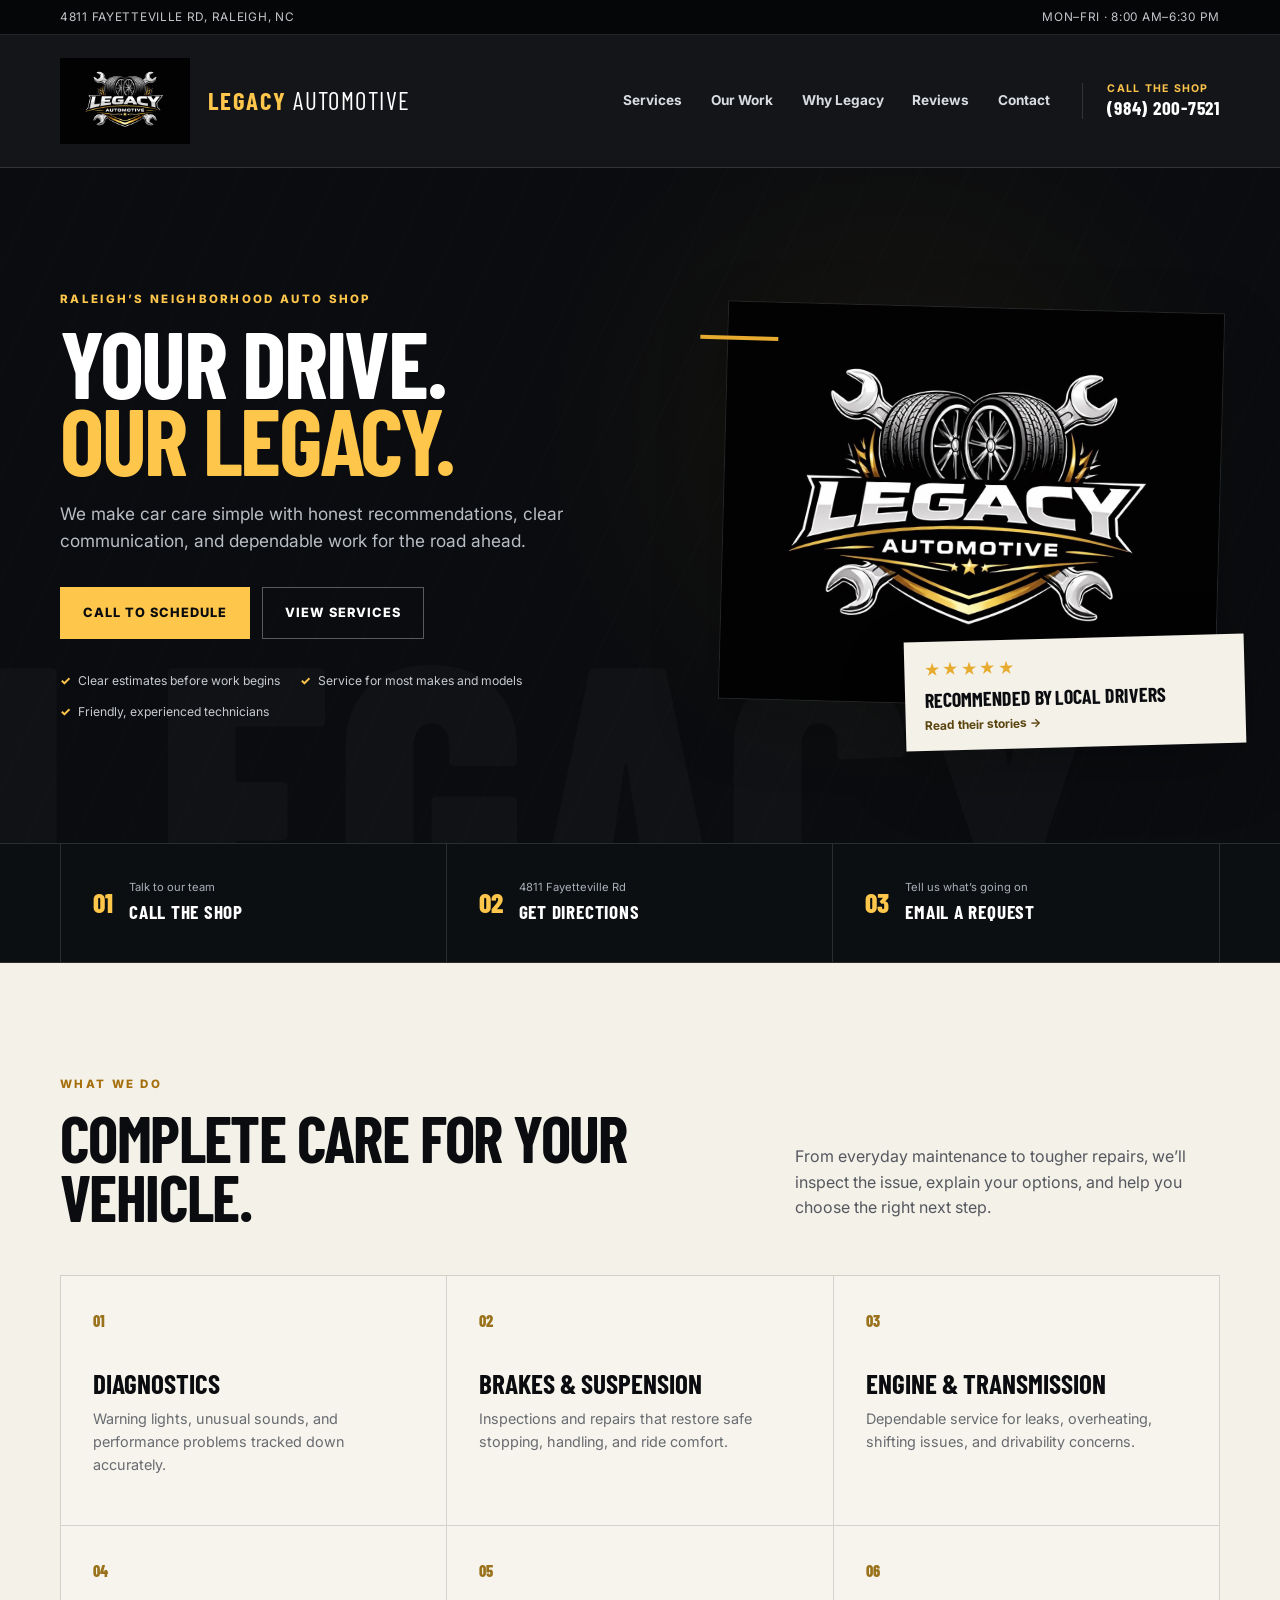
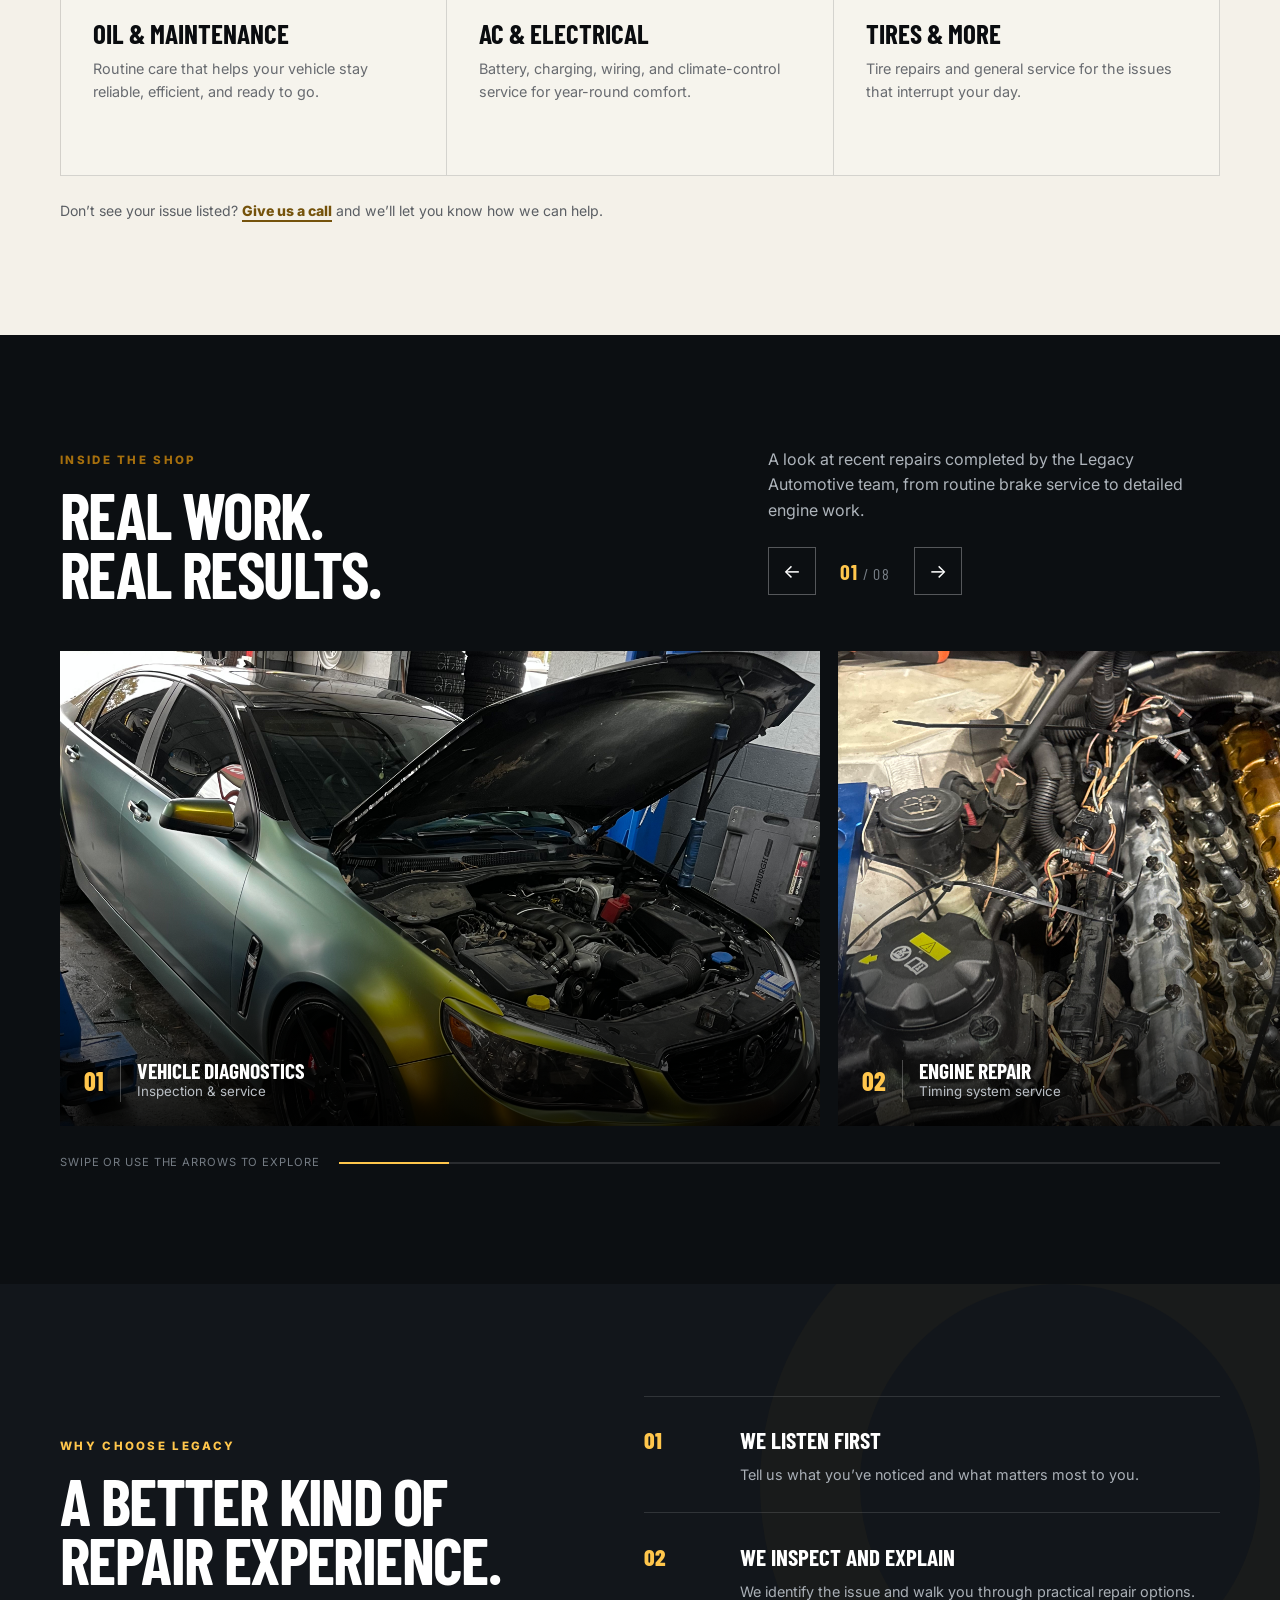
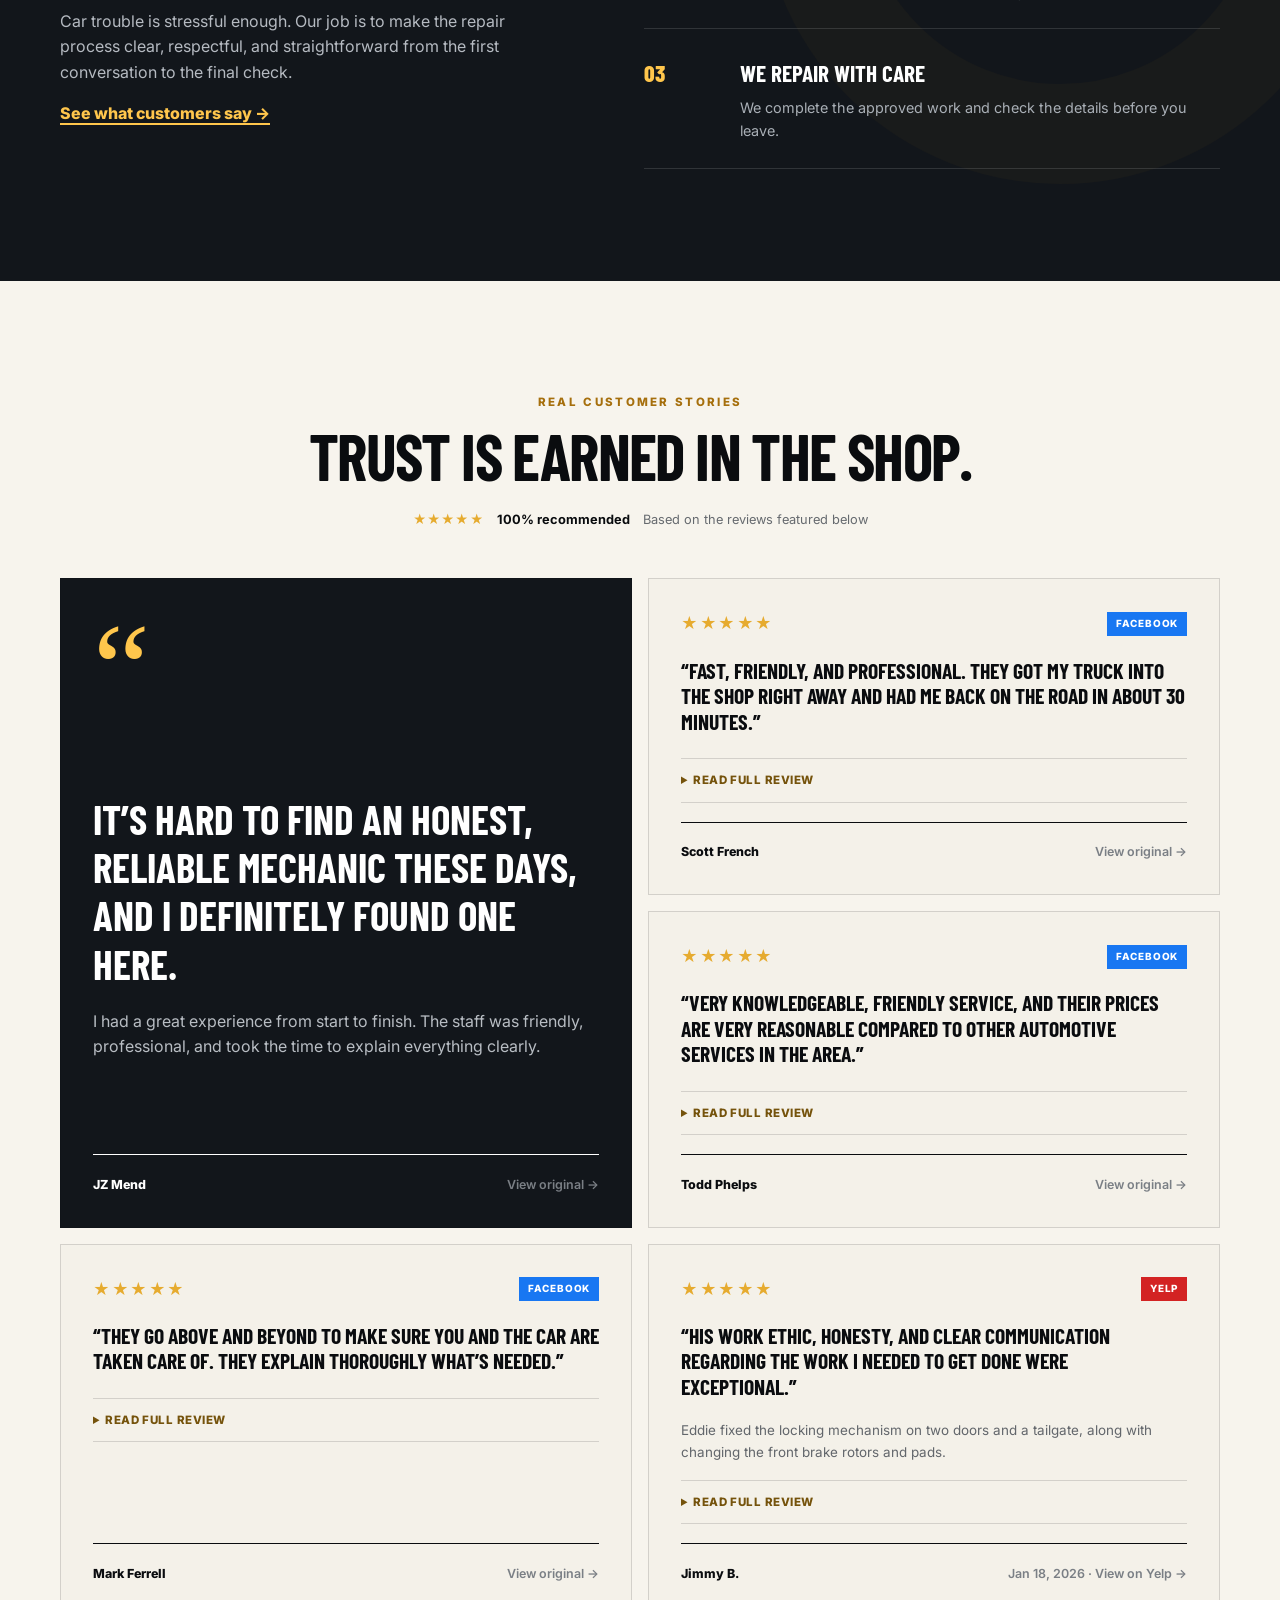
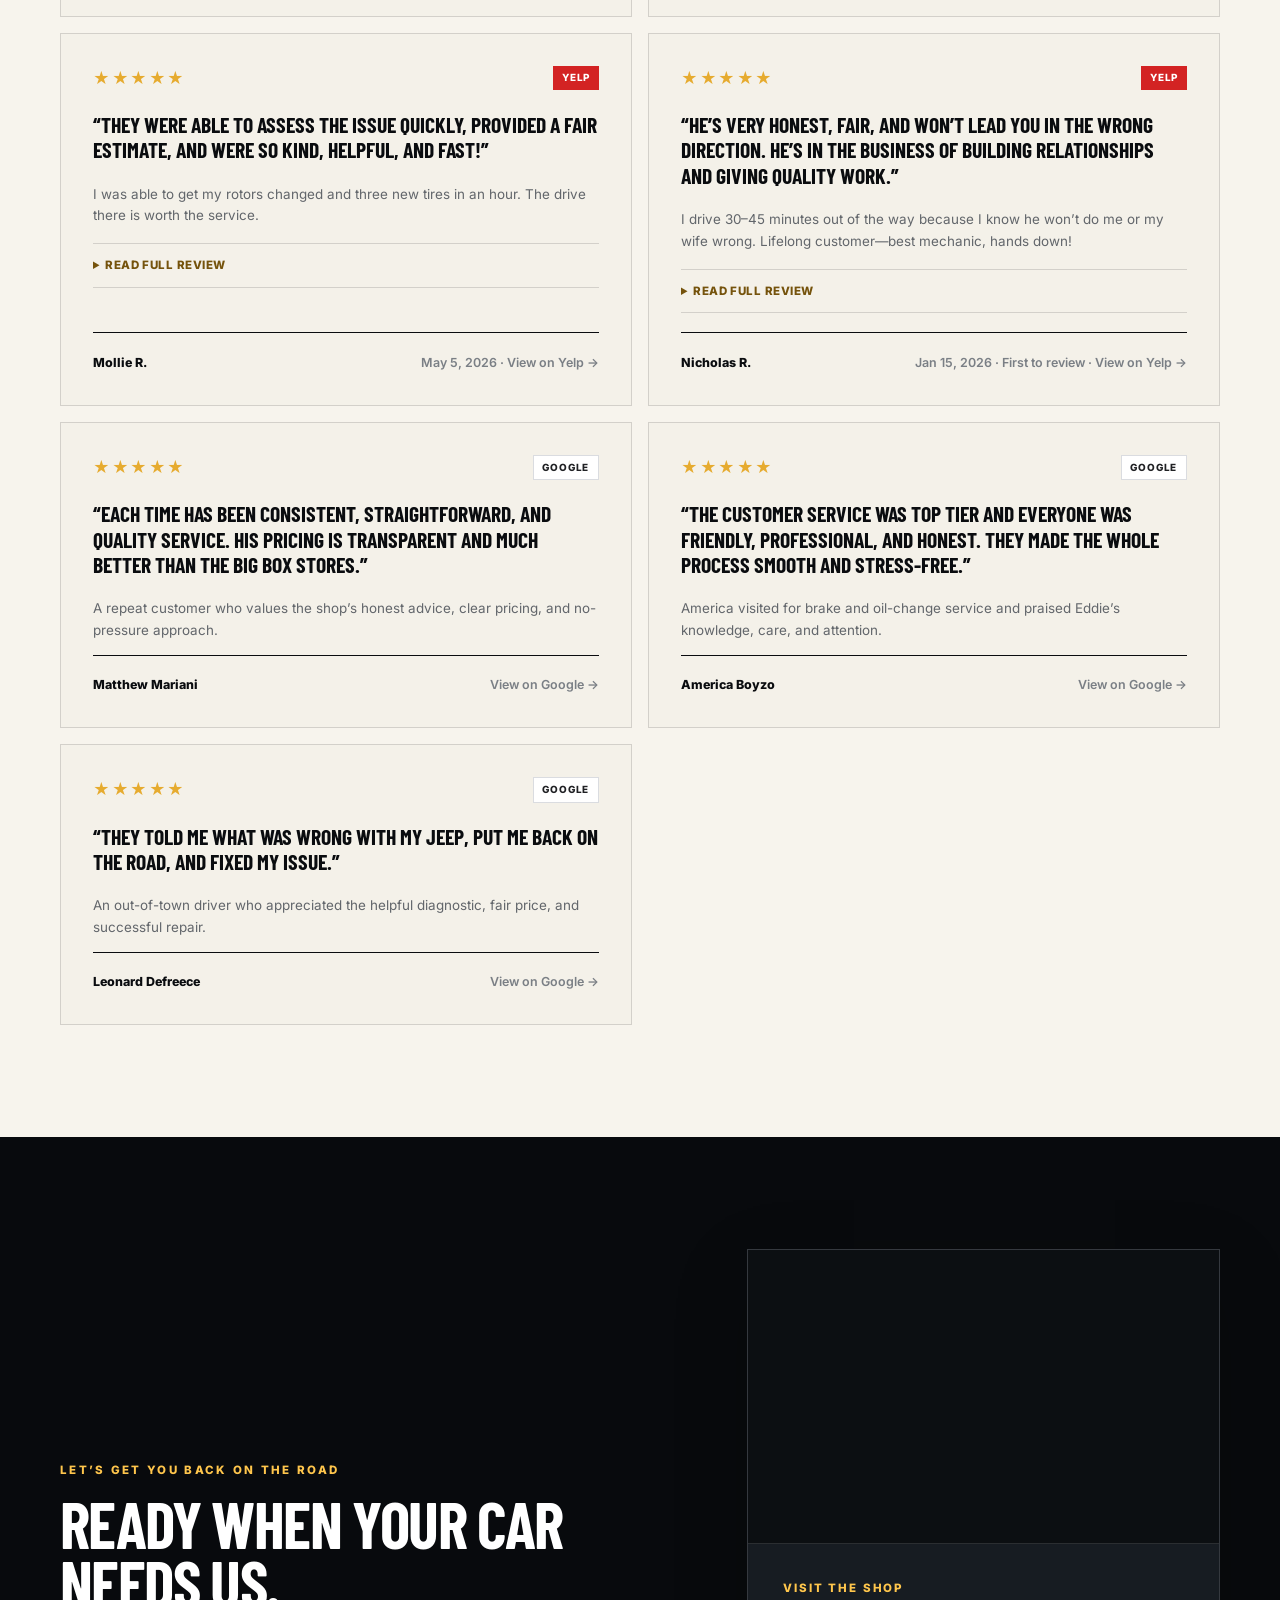
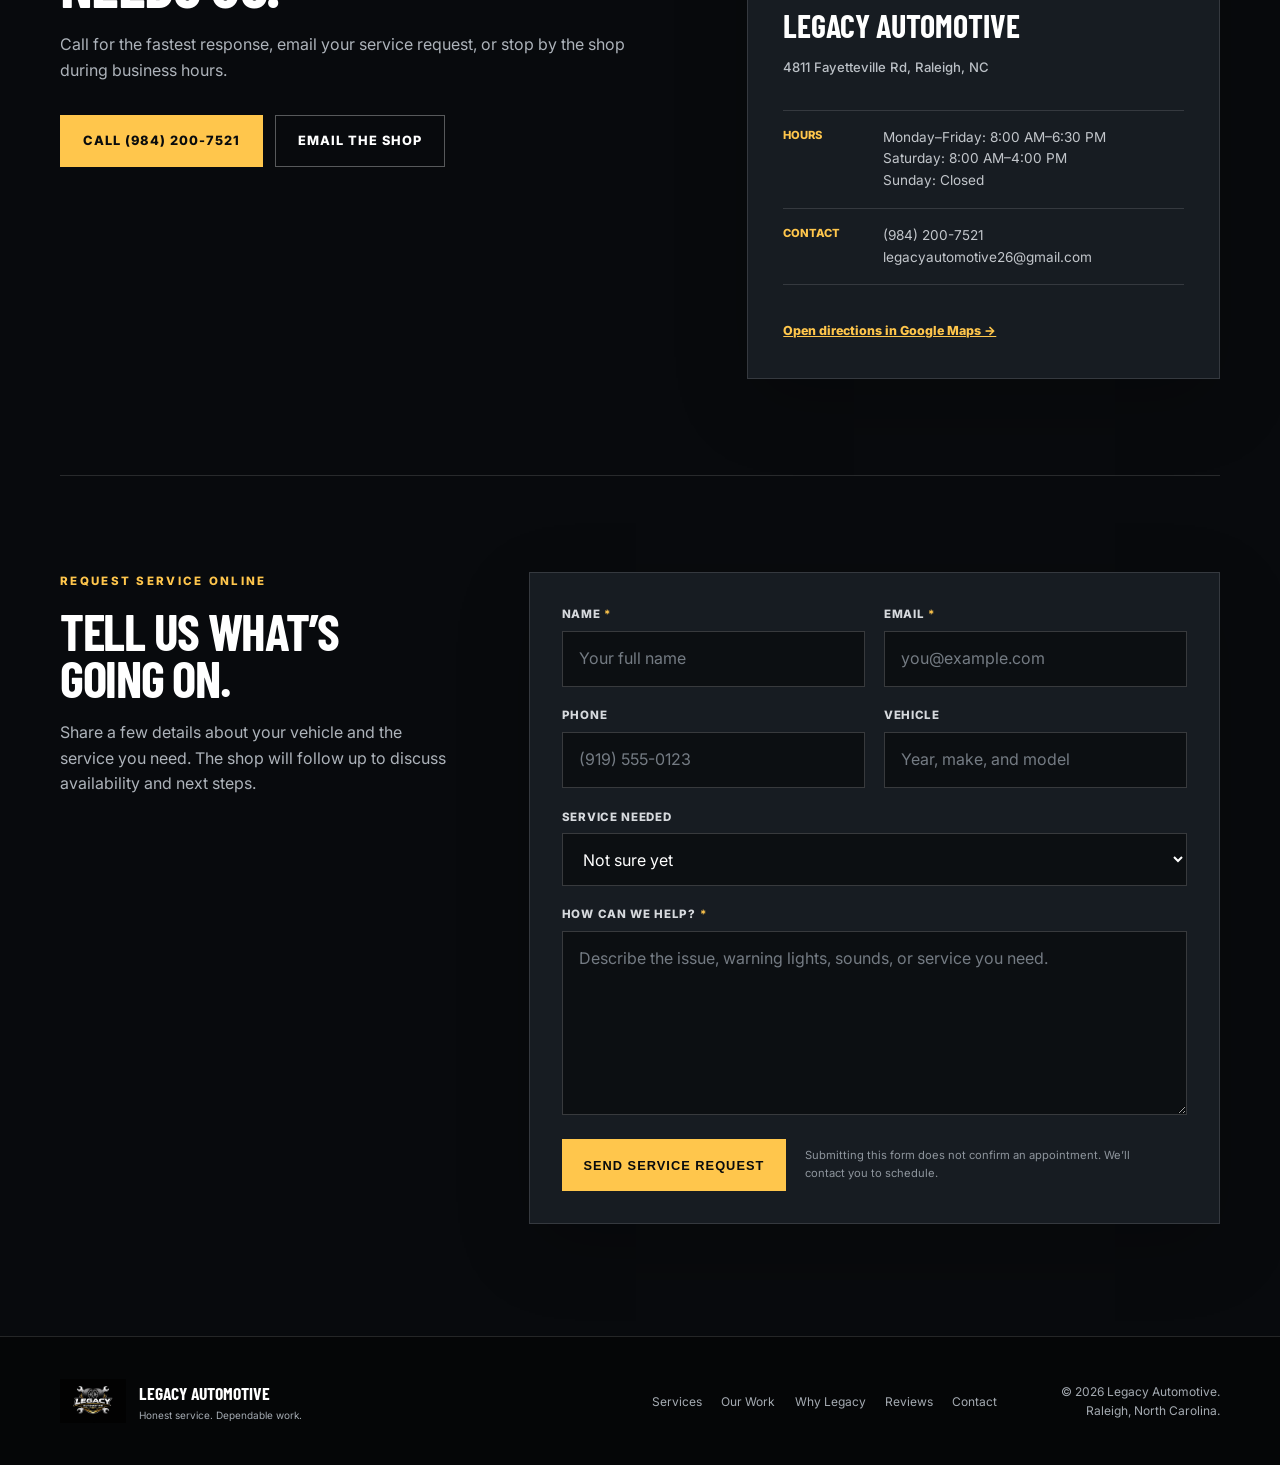
==== commit e6e86f5a: "updating hours" ====
--- a/index.html
+++ b/index.html
@@ -50,7 +50,7 @@
     <div class="utility-bar">
       <div class="container utility-inner">
         <span>4811 Fayetteville Rd, Raleigh, NC</span>
-        <span>Mon&ndash;Sat &middot; 8:00 AM&ndash;6:00 PM</span>
+        <span>Mon&ndash;Fri &middot; 8:00 AM&ndash;6:30 PM</span>
       </div>
     </div>
 
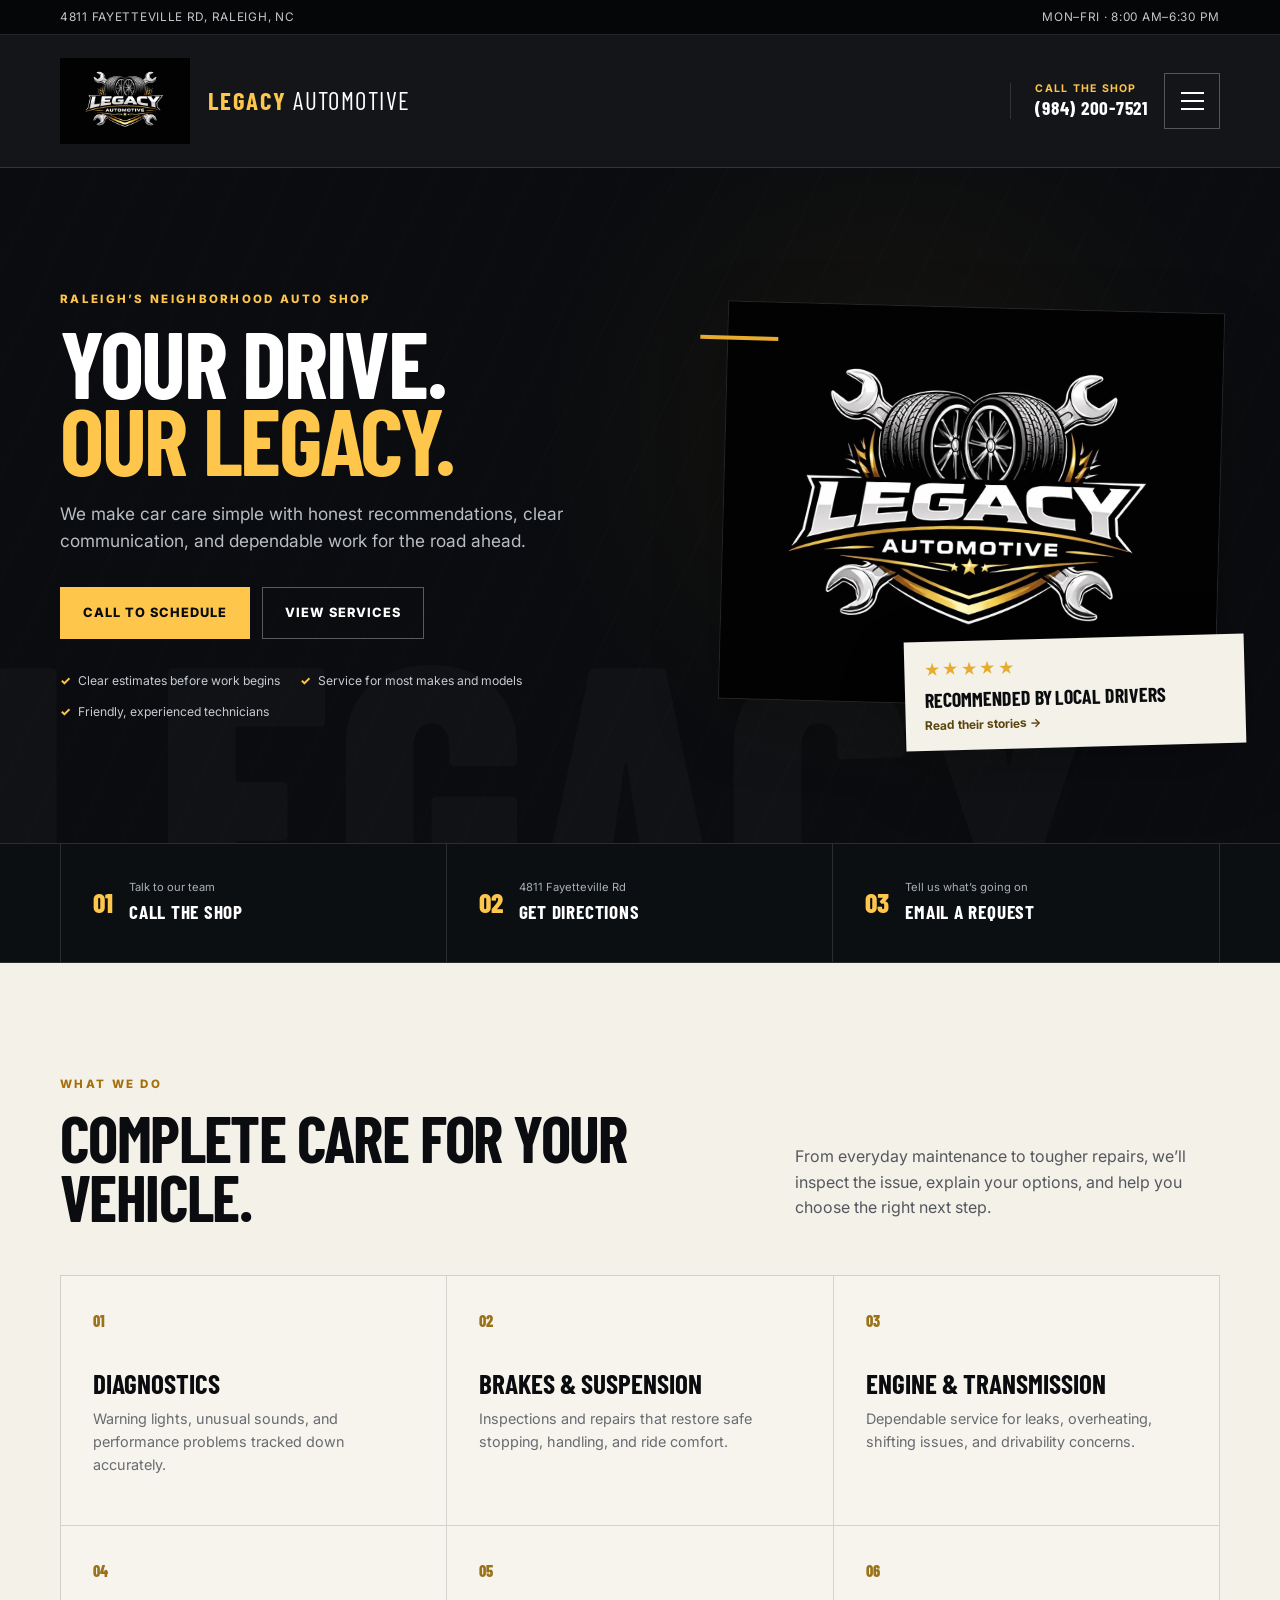
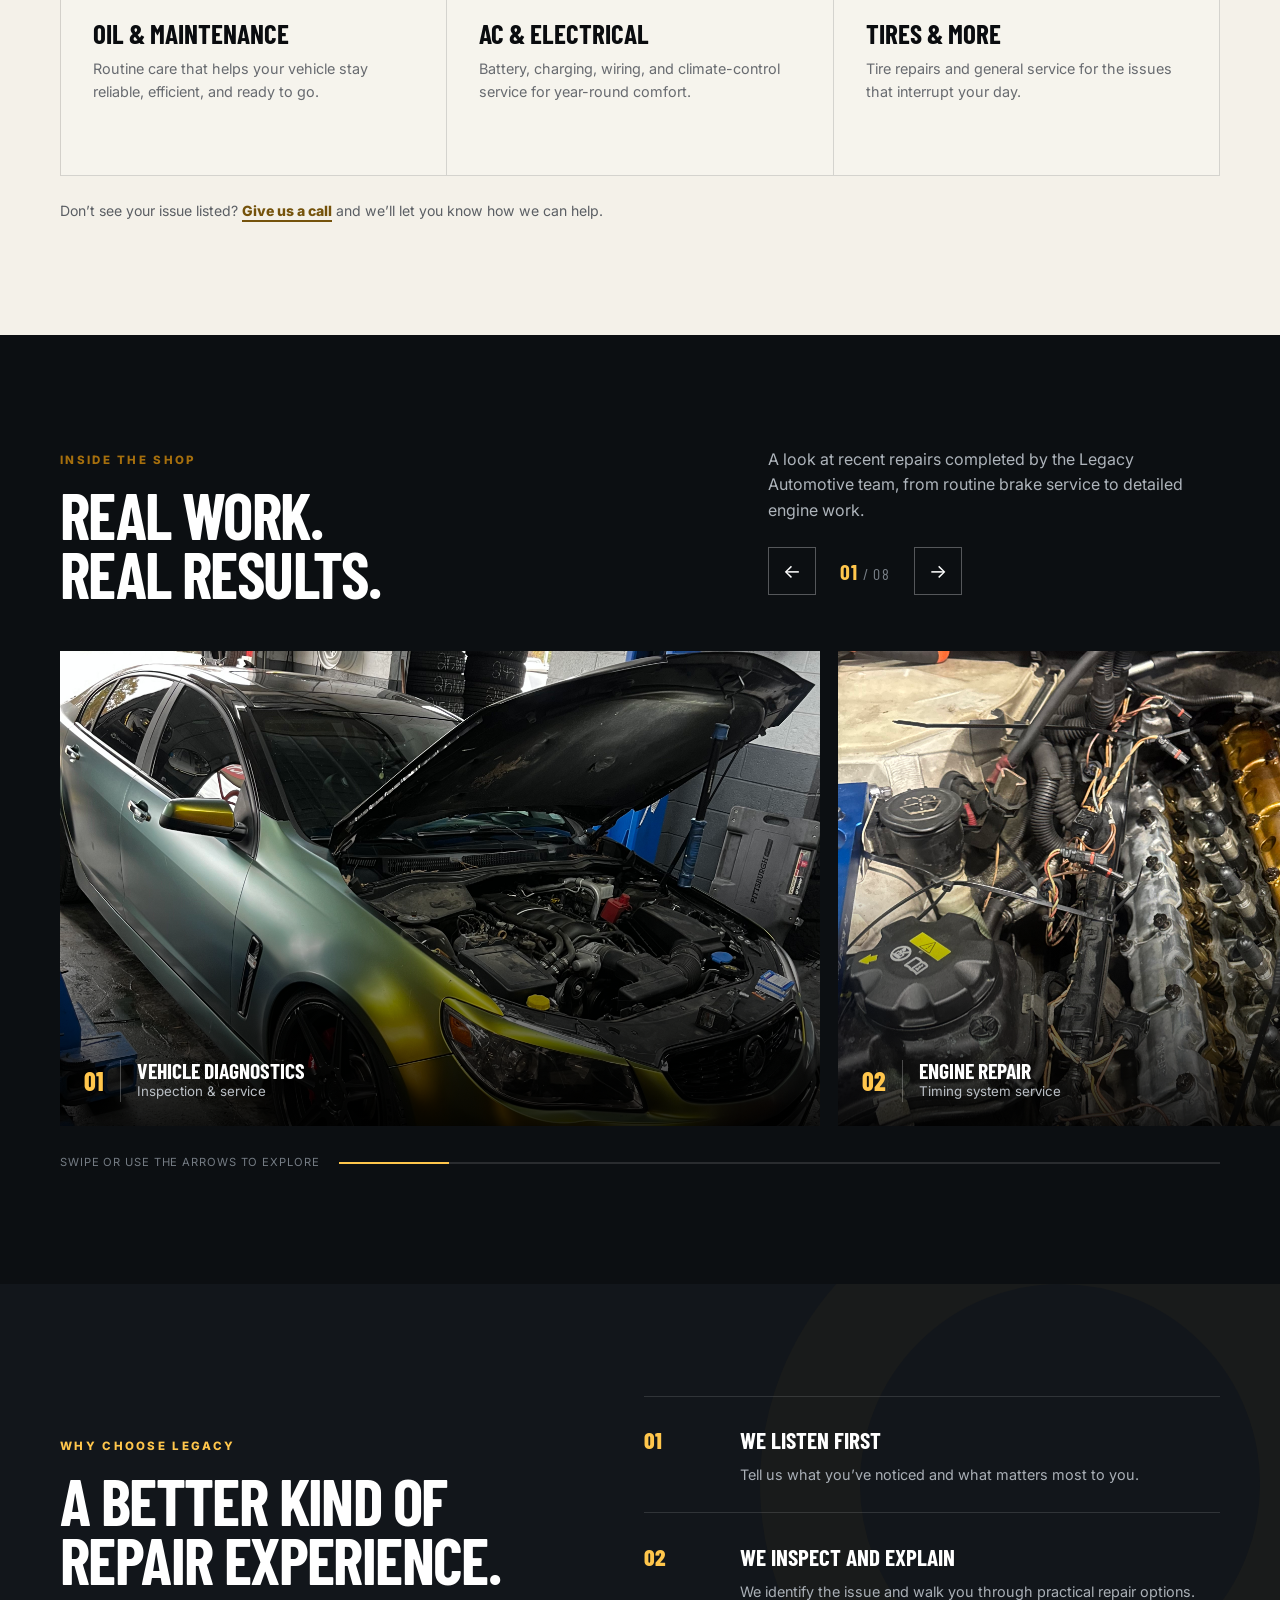
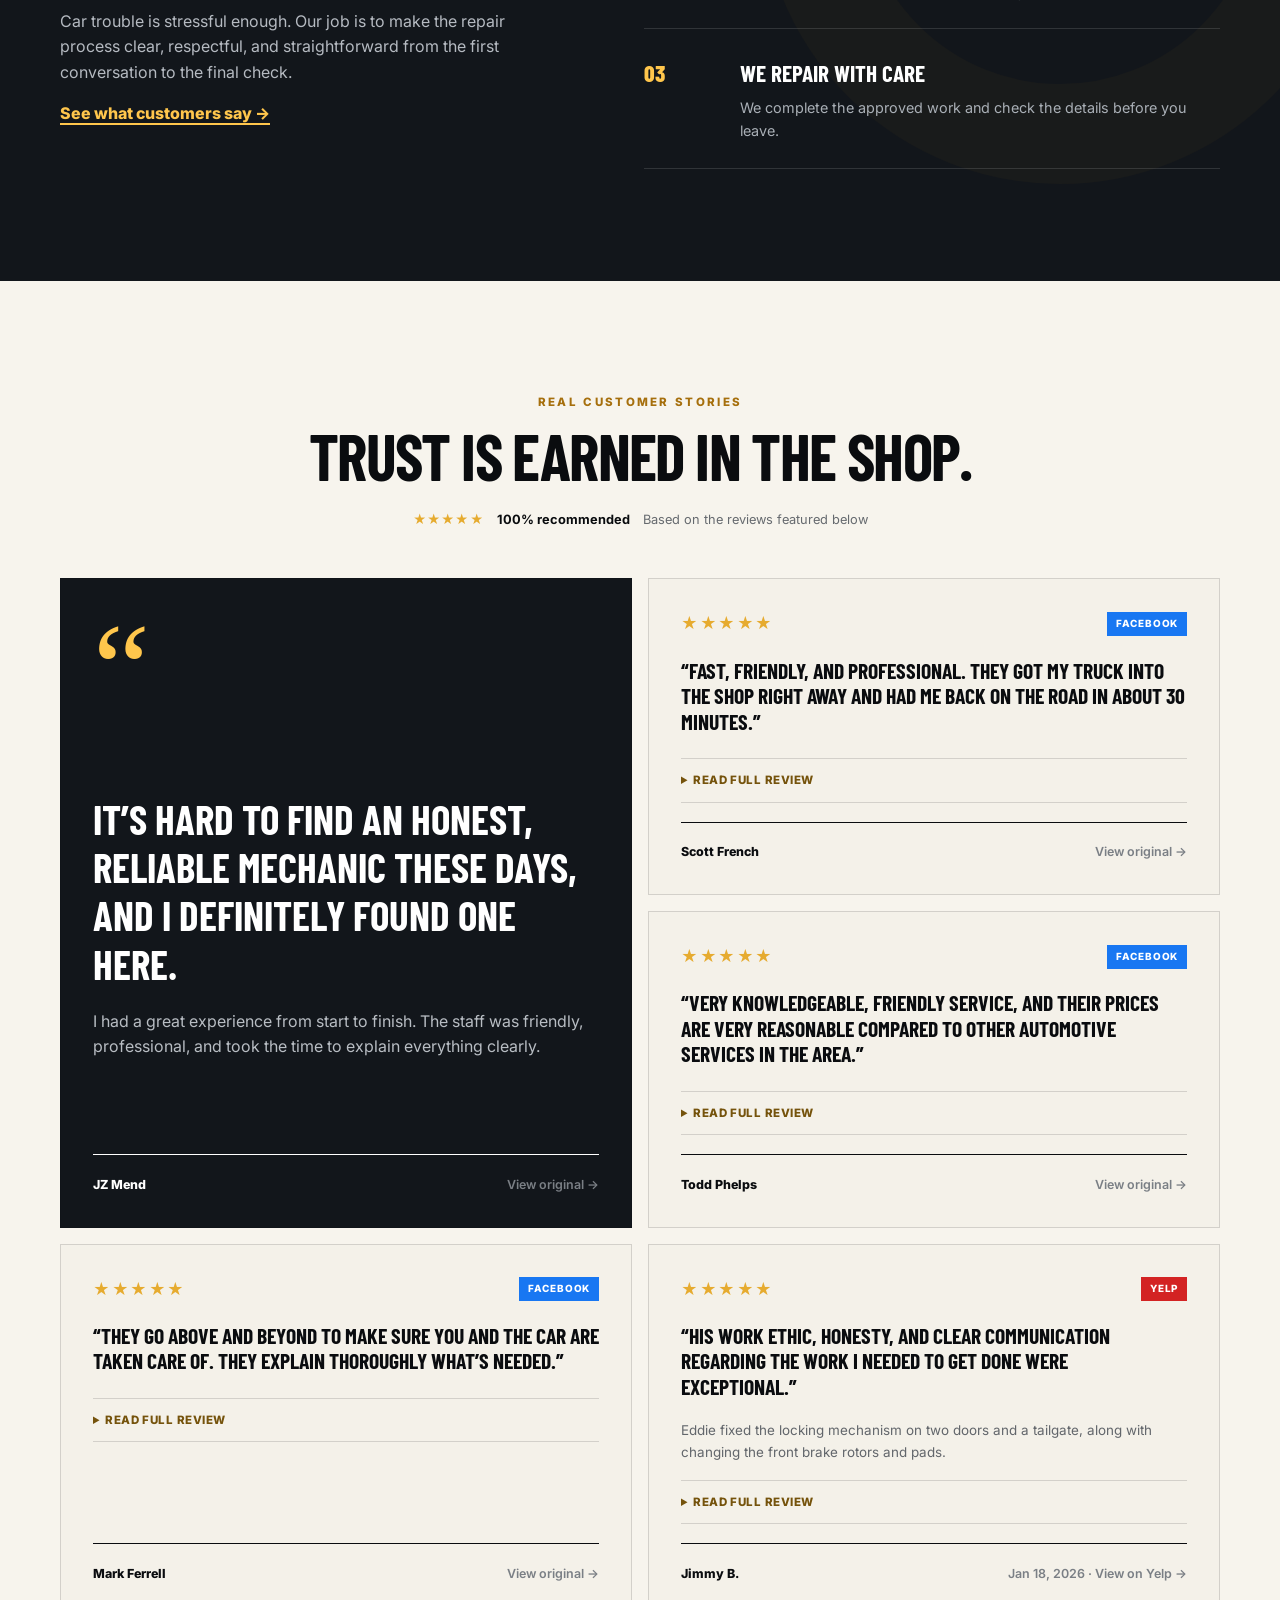
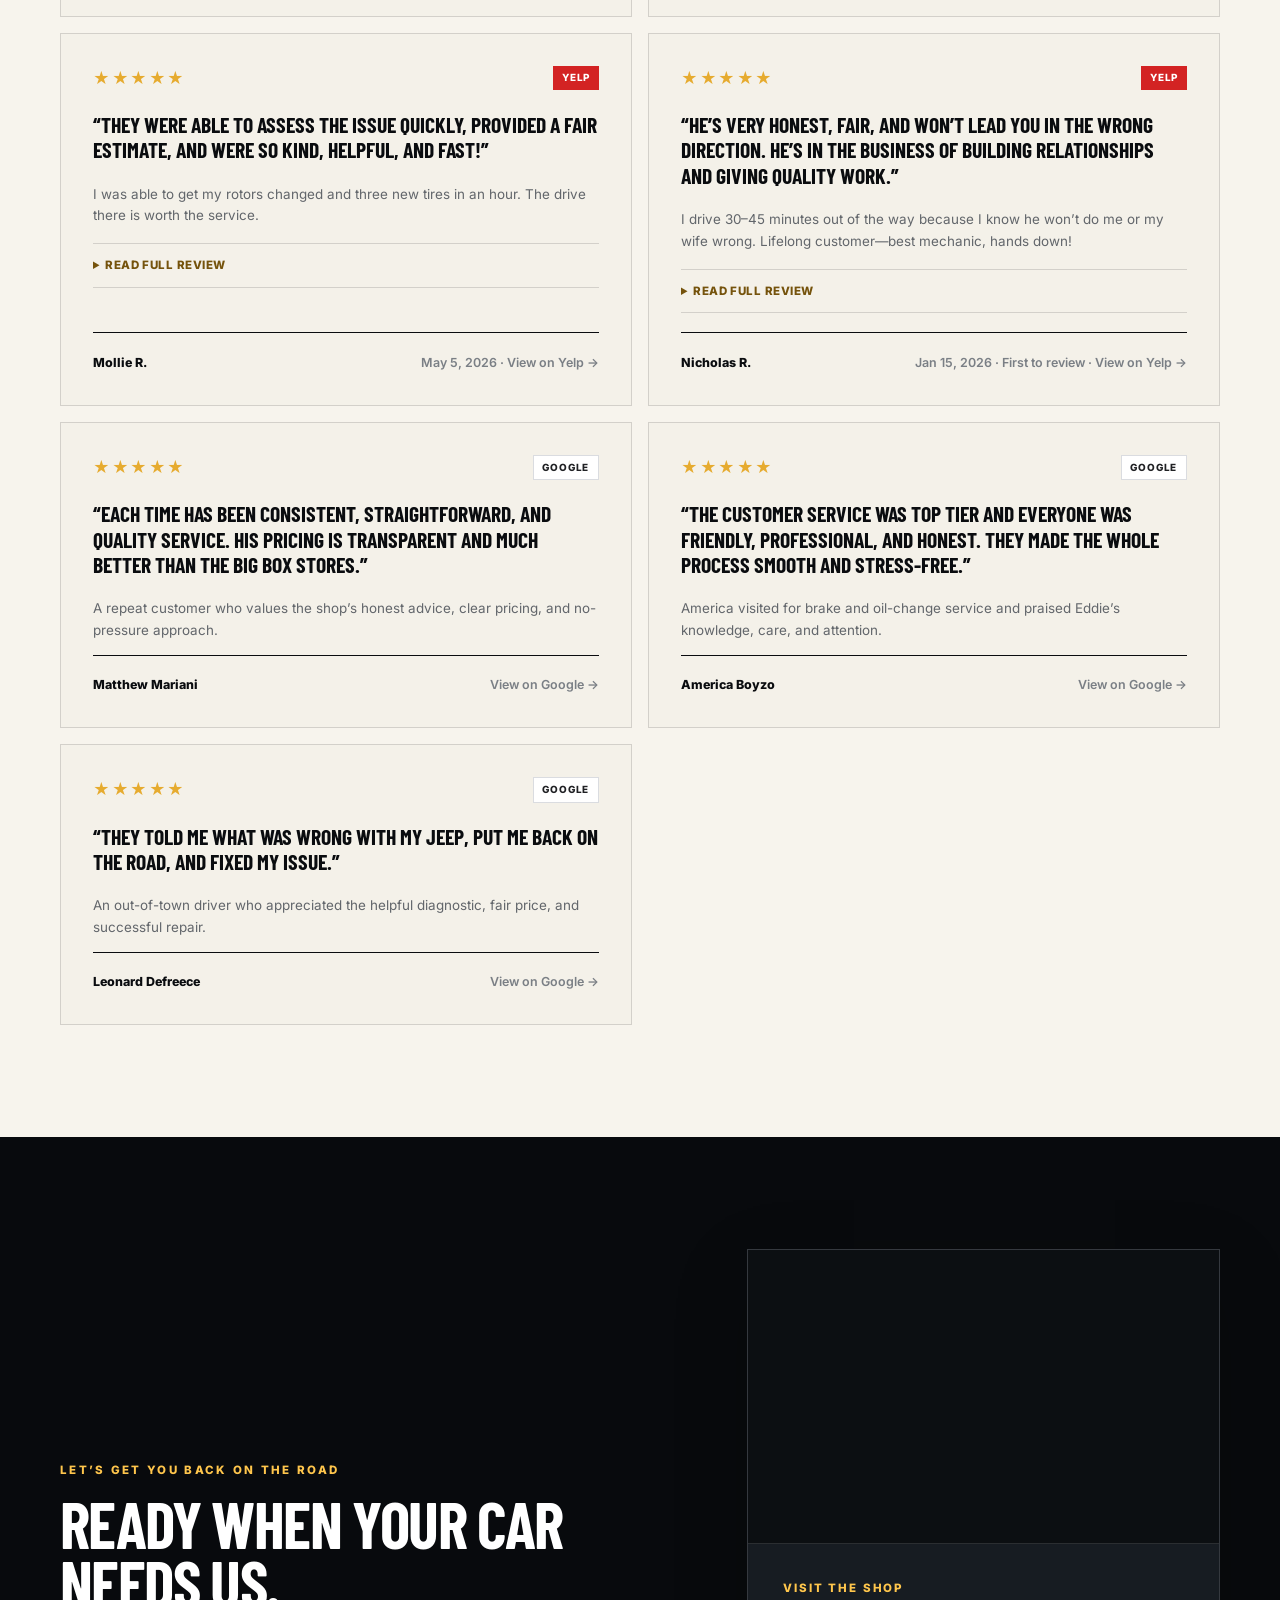
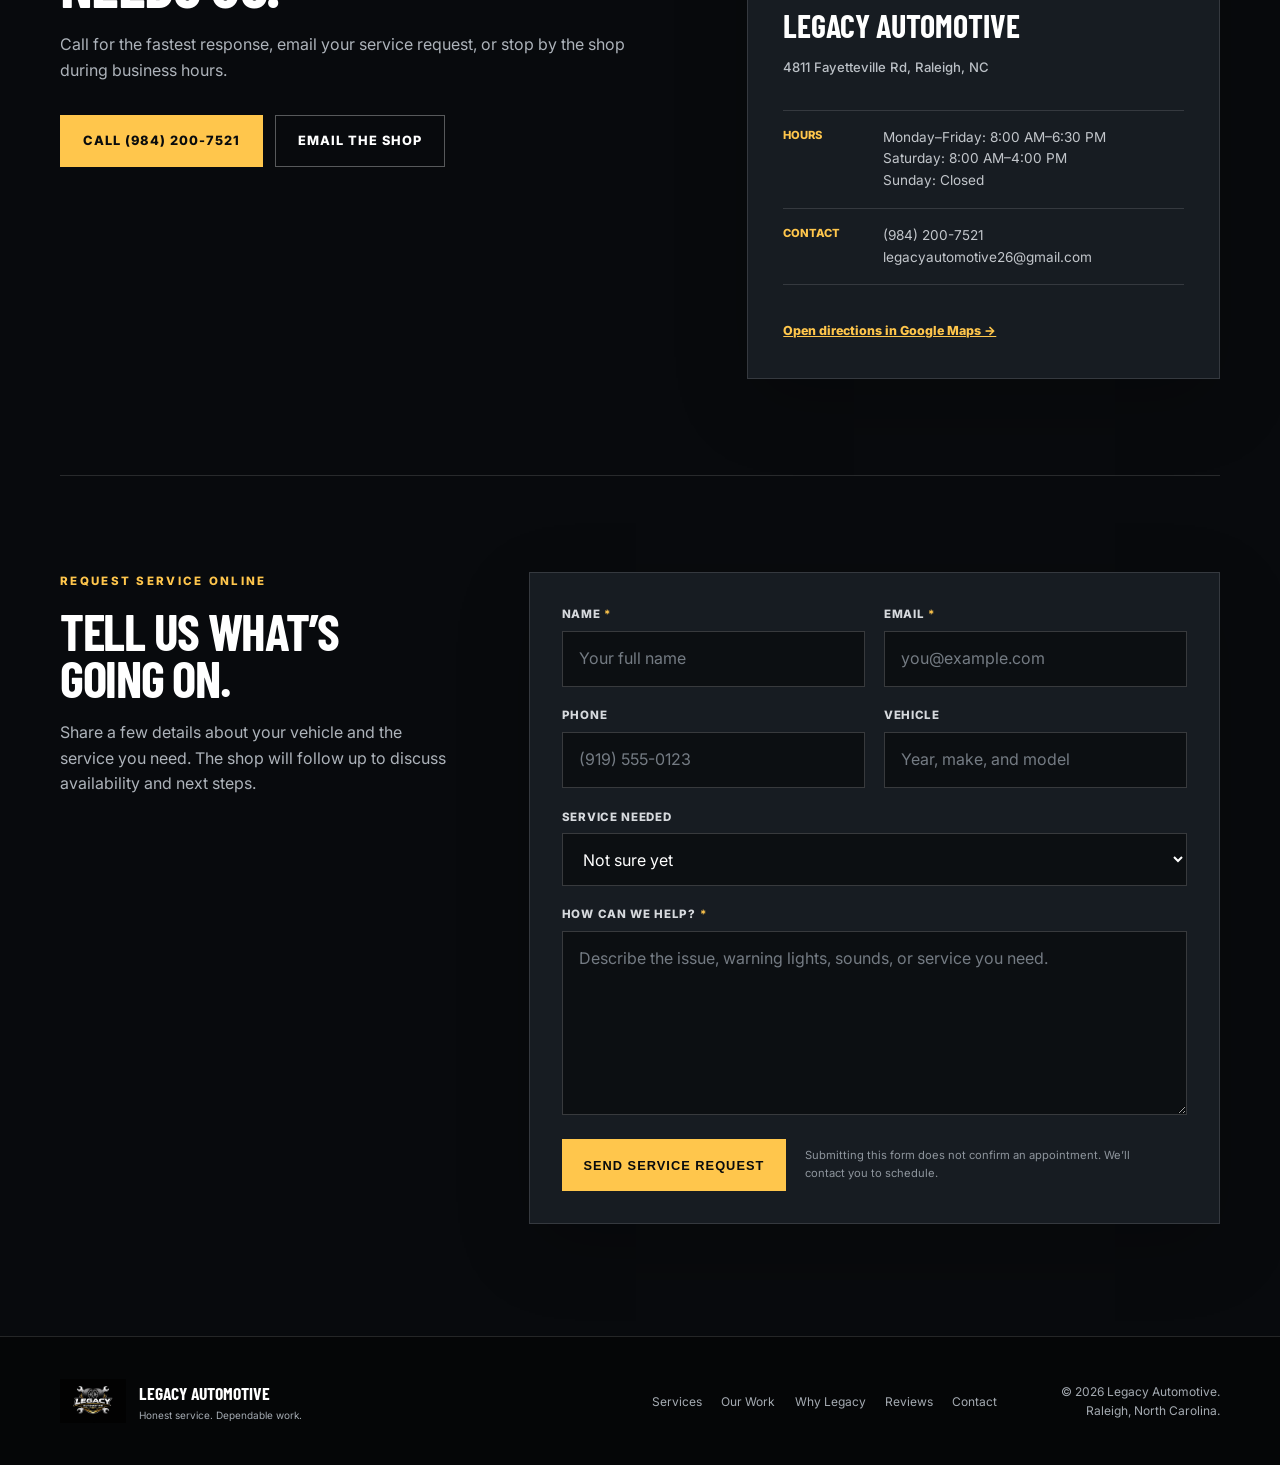
==== commit 3fb185a6: "hamburger menu added" ====
--- a/index.html
+++ b/index.html
@@ -60,19 +60,40 @@
           <img src="img/logo.jpg" alt="" />
           <span><strong>Legacy</strong> Automotive</span>
         </a>
-        <div class="nav-links">
-          <a href="#services">Services</a>
-          <a href="#work">Our Work</a>
-          <a href="#about">Why Legacy</a>
-          <a href="#reviews">Reviews</a>
-          <a href="#contact">Contact</a>
-        </div>
-        <a class="nav-phone" href="tel:+19842007521" aria-label="Call Legacy Automotive at 984 200 7521">
-          <small>Call the shop</small>
-          <strong>(984) 200-7521</strong>
-        </a>
+        <div class="nav-actions">
+          <a class="nav-phone" href="tel:+19842007521" aria-label="Call Legacy Automotive at 984 200 7521">
+            <small>Call the shop</small>
+            <strong>(984) 200-7521</strong>
+          </a>
+          <button class="menu-toggle" type="button" aria-expanded="false" aria-controls="site-menu" aria-label="Open navigation menu">
+            <span></span><span></span><span></span>
+          </button>
+        </div>
       </nav>
     </header>
+
+    <button class="menu-backdrop" type="button" aria-label="Close navigation menu" aria-hidden="true" tabindex="-1"></button>
+    <aside class="site-menu" id="site-menu" role="dialog" aria-modal="true" aria-hidden="true" aria-label="Site navigation">
+      <div class="menu-topline">
+        <a class="menu-brand" href="#top" aria-label="Legacy Automotive home">
+          <img src="img/logo.jpg" alt="" />
+          <span>Legacy Automotive</span>
+        </a>
+        <button class="menu-close" type="button" aria-label="Close navigation menu"><span></span><span></span></button>
+      </div>
+      <nav class="menu-links" aria-label="Expanded navigation">
+        <a href="#services"><small>What we do</small><strong>Services</strong></a>
+        <a href="#work"><small>Inside the shop</small><strong>Our Work</strong></a>
+        <a href="#about"><small>The Legacy difference</small><strong>Why Legacy</strong></a>
+        <a href="#reviews"><small>Local customer stories</small><strong>Reviews</strong></a>
+        <a href="#contact"><small>Hours and directions</small><strong>Visit &amp; Contact</strong></a>
+        <a class="menu-inquiry" href="#request"><small>Tell us what is going on</small><strong>Request Service</strong></a>
+      </nav>
+      <div class="menu-contact">
+        <a href="tel:+19842007521"><small>Call the shop</small><strong>(984) 200-7521</strong></a>
+        <p>4811 Fayetteville Rd, Raleigh, NC<br />Mon&ndash;Fri 8:00 AM&ndash;6:30 PM &middot; Sat 8:00 AM&ndash;4:00 PM</p>
+      </div>
+    </aside>
 
     <main id="main">
       <section class="hero" id="top">
@@ -316,7 +337,7 @@
           </div>
         </div>
 
-        <div class="container request-panel">
+        <div class="container request-panel" id="request">
           <div class="request-heading">
             <p class="eyebrow">Request service online</p>
             <h2>Tell us what&rsquo;s going on.</h2>
--- a/styles.css
+++ b/styles.css
@@ -32,13 +32,48 @@
 .brand { display: flex; align-items: center; gap: 1.1rem; text-decoration: none; font-family: var(--display); font-size: 1.55rem; letter-spacing: .06em; text-transform: uppercase; white-space: nowrap; }
 .brand img { width: 130px; height: 102px; object-fit: contain; }
 .brand strong { color: var(--gold-bright); }
-.nav-links { display: flex; align-items: center; gap: 1.8rem; margin-left: auto; }
-.nav-links a { position: relative; color: #d9dce0; text-decoration: none; font-size: .85rem; font-weight: 700; }
-.nav-links a::after { content: ''; position: absolute; left: 0; right: 100%; bottom: -.55rem; height: 2px; background: var(--gold); transition: right .2s ease; }
-.nav-links a:hover::after { right: 0; }
+.nav-actions { display: flex; align-items: center; gap: 1rem; margin-left: auto; }
 .nav-phone { display: grid; padding-left: 1.5rem; border-left: 1px solid var(--line-dark); text-decoration: none; line-height: 1.2; }
 .nav-phone small { color: var(--gold-bright); font-size: .66rem; font-weight: 700; letter-spacing: .12em; text-transform: uppercase; }
 .nav-phone strong { font-family: var(--display); font-size: 1.2rem; letter-spacing: .04em; }
+.menu-toggle { width: 56px; height: 56px; display: grid; place-content: center; gap: 6px; padding: 0; color: var(--white); background: transparent; border: 1px solid rgba(255,255,255,.28); cursor: pointer; transition: color .2s ease, background .2s ease, border-color .2s ease; }
+.menu-toggle:hover { color: var(--ink); background: var(--gold-bright); border-color: var(--gold-bright); }
+.menu-toggle span { width: 23px; height: 2px; display: block; background: currentColor; transition: transform .25s ease, opacity .2s ease; }
+.menu-toggle[aria-expanded='true'] span:nth-child(1) { transform: translateY(8px) rotate(45deg); }
+.menu-toggle[aria-expanded='true'] span:nth-child(2) { opacity: 0; }
+.menu-toggle[aria-expanded='true'] span:nth-child(3) { transform: translateY(-8px) rotate(-45deg); }
+
+.menu-backdrop { position: fixed; inset: 0; z-index: 89; display: block; padding: 0; background: rgba(1, 2, 3, .72); border: 0; opacity: 0; pointer-events: none; backdrop-filter: blur(5px); transition: opacity .3s ease; }
+.site-menu { width: min(470px, 100%); position: fixed; z-index: 90; inset: 0 0 0 auto; display: flex; flex-direction: column; padding: 1.5rem clamp(1.5rem, 4vw, 3rem) 2rem; color: var(--white); background: linear-gradient(145deg, rgba(255,198,76,.08), transparent 32%), #090b0e; border-left: 1px solid var(--line-dark); box-shadow: -28px 0 80px rgba(0,0,0,.42); transform: translateX(102%); visibility: hidden; transition: transform .35s cubic-bezier(.22,.8,.32,1), visibility 0s linear .35s; overflow-y: auto; }
+.site-menu::after { content: 'LEGACY'; position: fixed; right: -2.5rem; bottom: 8rem; color: rgba(255,255,255,.025); font-family: var(--display); font-size: 8rem; font-weight: 800; line-height: 1; pointer-events: none; transform: rotate(-90deg); transform-origin: right bottom; }
+.menu-open { overflow: hidden; }
+.menu-open .menu-backdrop { opacity: 1; pointer-events: auto; }
+.menu-open .site-menu { transform: translateX(0); visibility: visible; transition-delay: 0s; }
+.menu-topline { display: flex; align-items: center; justify-content: space-between; gap: 1rem; padding-bottom: 1.3rem; border-bottom: 1px solid var(--line-dark); }
+.menu-brand { display: flex; align-items: center; gap: .8rem; text-decoration: none; }
+.menu-brand img { width: 74px; height: 56px; object-fit: contain; }
+.menu-brand span { font-family: var(--display); font-size: 1.15rem; font-weight: 800; letter-spacing: .06em; text-transform: uppercase; }
+.menu-close { width: 48px; height: 48px; position: relative; display: grid; place-items: center; padding: 0; color: var(--white); background: transparent; border: 1px solid var(--line-dark); cursor: pointer; }
+.menu-close span { width: 21px; height: 2px; position: absolute; background: currentColor; }
+.menu-close span:first-child { transform: rotate(45deg); }
+.menu-close span:last-child { transform: rotate(-45deg); }
+.menu-close:hover { color: var(--gold-bright); border-color: var(--gold); }
+.menu-links { display: grid; margin-block: 1.4rem; }
+.menu-links a { position: relative; display: grid; gap: .08rem; padding: .76rem 0 .82rem 1.2rem; border-bottom: 1px solid var(--line-dark); text-decoration: none; transition: color .2s ease, padding-left .2s ease; }
+.menu-links a::before { content: ''; width: 3px; position: absolute; inset: .85rem auto .85rem 0; background: var(--gold); transform: scaleY(0); transform-origin: bottom; transition: transform .2s ease; }
+.menu-links a:hover, .menu-links a:focus-visible { color: var(--gold-bright); padding-left: 1.45rem; }
+.menu-links a:hover::before, .menu-links a:focus-visible::before { transform: scaleY(1); }
+.menu-links small { color: #8d949c; font-size: .7rem; font-weight: 700; letter-spacing: .12em; text-transform: uppercase; }
+.menu-links strong { font-family: var(--display); font-size: clamp(1.75rem, 5vw, 2.35rem); line-height: 1; text-transform: uppercase; }
+.menu-links .menu-inquiry { margin-top: .8rem; padding: 1rem 1.2rem; color: var(--ink); background: var(--gold-bright); border: 0; }
+.menu-links .menu-inquiry::before { display: none; }
+.menu-links .menu-inquiry small { color: #664800; }
+.menu-links .menu-inquiry:hover, .menu-links .menu-inquiry:focus-visible { padding-left: 1.45rem; color: var(--ink); background: #ffd271; }
+.menu-contact { position: relative; z-index: 1; display: grid; gap: 1rem; margin-top: auto; padding-top: 1.3rem; border-top: 1px solid var(--line-dark); }
+.menu-contact a { width: max-content; display: grid; text-decoration: none; line-height: 1.2; }
+.menu-contact a small { color: var(--gold-bright); font-size: .68rem; font-weight: 800; letter-spacing: .12em; text-transform: uppercase; }
+.menu-contact a strong { font-family: var(--display); font-size: 1.65rem; }
+.menu-contact p { margin: 0; color: #8f969e; font-size: .78rem; line-height: 1.65; }
 
 .hero { position: relative; overflow: hidden; color: var(--white); background: var(--ink); }
 .hero::before { content: ''; position: absolute; inset: 0; opacity: .28; background: repeating-linear-gradient(115deg, transparent 0 42px, rgba(255,255,255,.035) 43px 44px), radial-gradient(circle at 70% 40%, rgba(230,171,47,.22), transparent 38%); }
@@ -221,7 +256,6 @@
 .mobile-call { display: none; }
 
 @media (max-width: 920px) {
-  .nav-links { display: none; }
   .hero-grid { grid-template-columns: 1fr 1fr; gap: 2.5rem; min-height: 610px; }
   h1 { font-size: clamp(4rem, 9vw, 6rem); }
   .quick-grid > a { padding: 1.2rem; }
@@ -241,6 +275,7 @@
   .nav { min-height: 124px; }
   .brand img { width: 118px; height: 92px; }
   .brand { font-size: 1.05rem; }
+  .nav-actions { gap: .6rem; }
   .nav-phone { padding-left: .8rem; }
   .nav-phone small { display: none; }
   .nav-phone strong { font-size: 1rem; }
@@ -287,6 +322,9 @@
 
 @media (max-width: 520px) {
   .brand span { display: none; }
+  .nav-phone { display: none; }
+  .menu-toggle { width: 52px; height: 52px; }
+  .site-menu { padding-inline: 1.25rem; }
   .hero-actions, .contact-actions { display: grid; }
   .button { width: 100%; }
   .rating-card { width: 96%; right: -1%; }
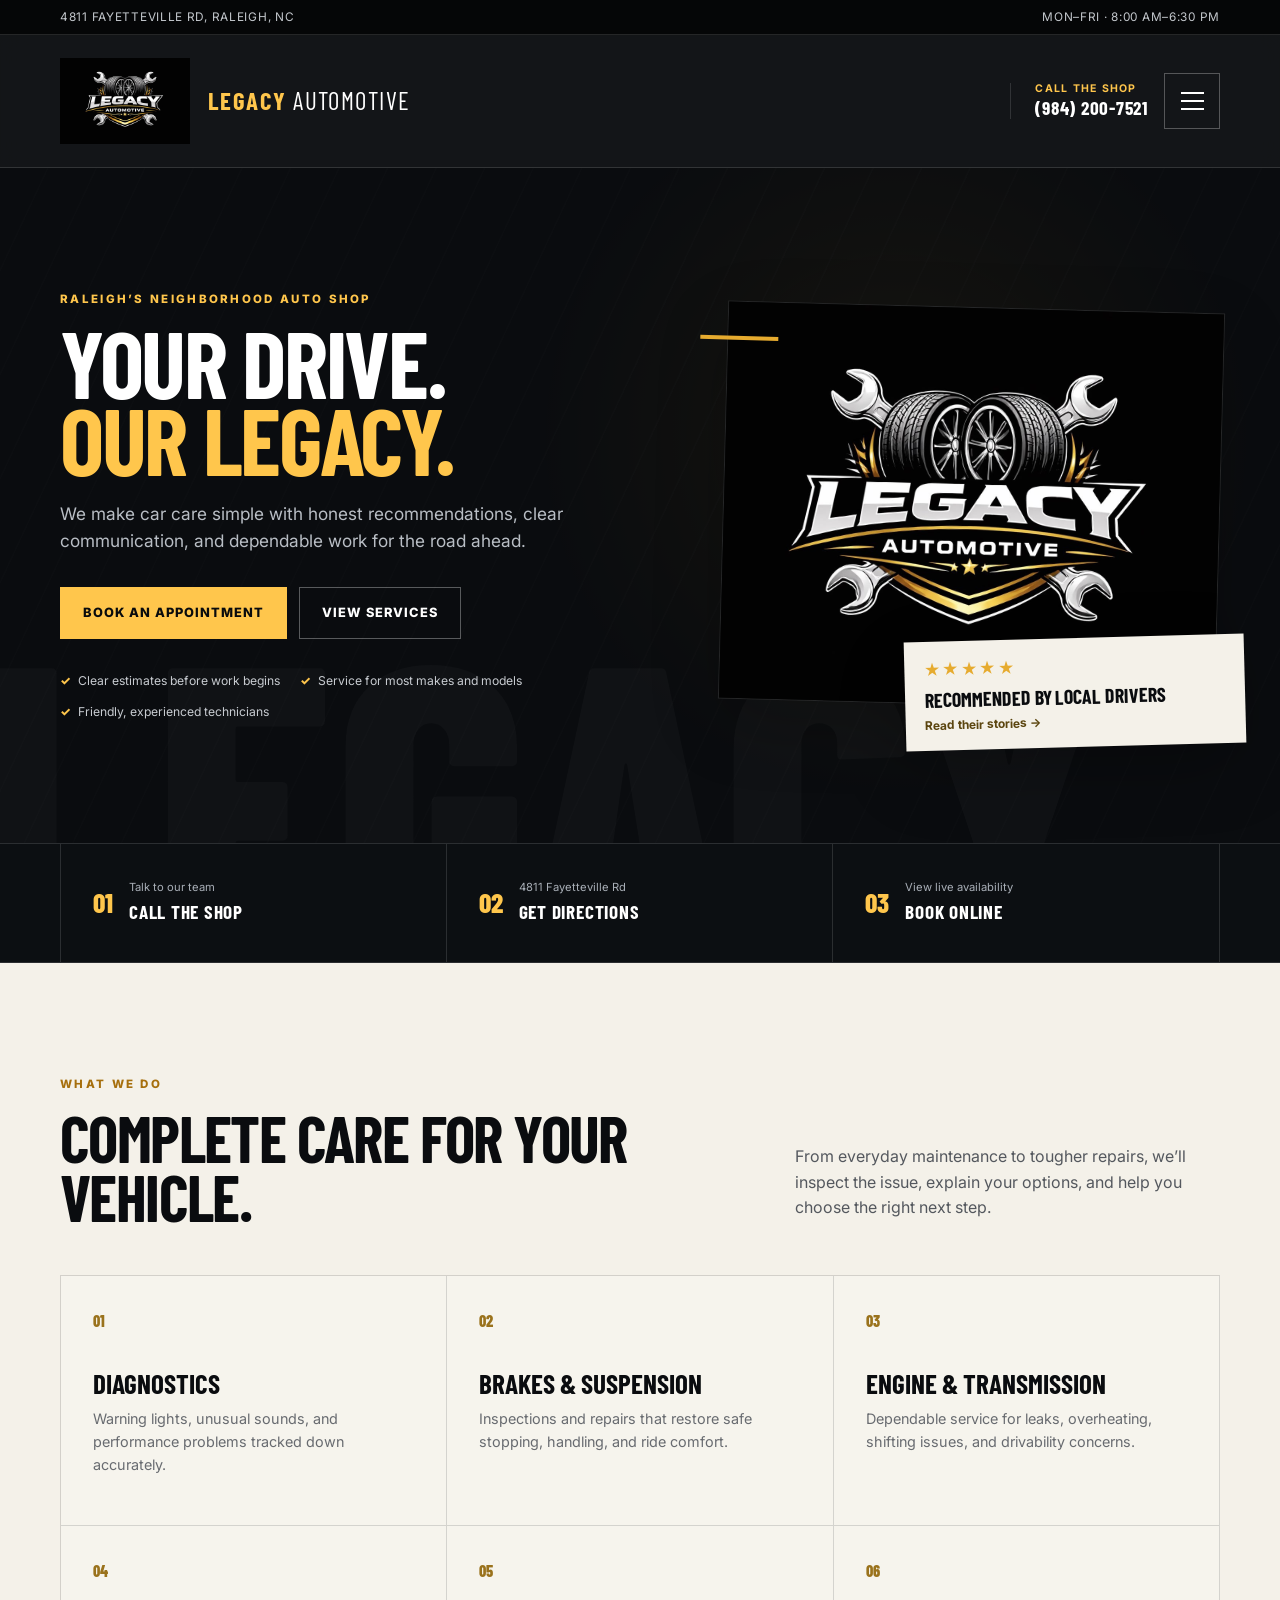
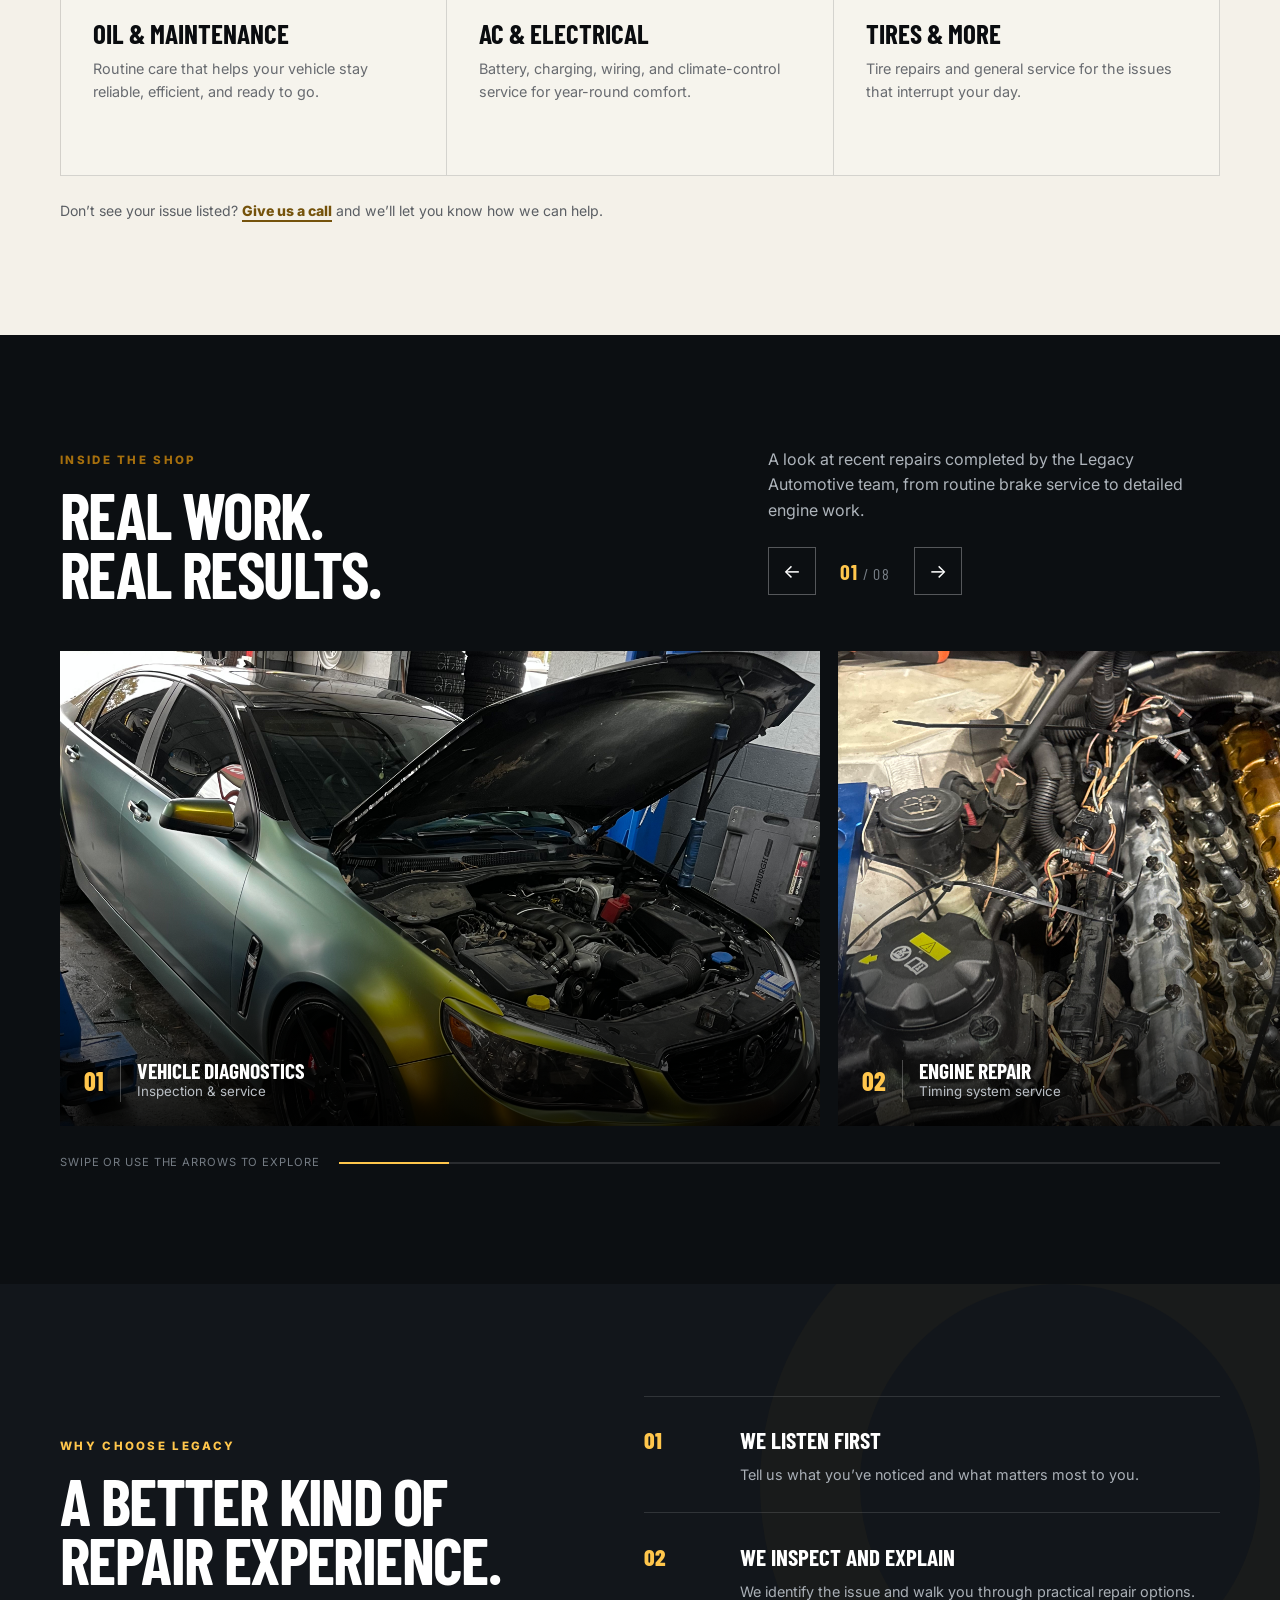
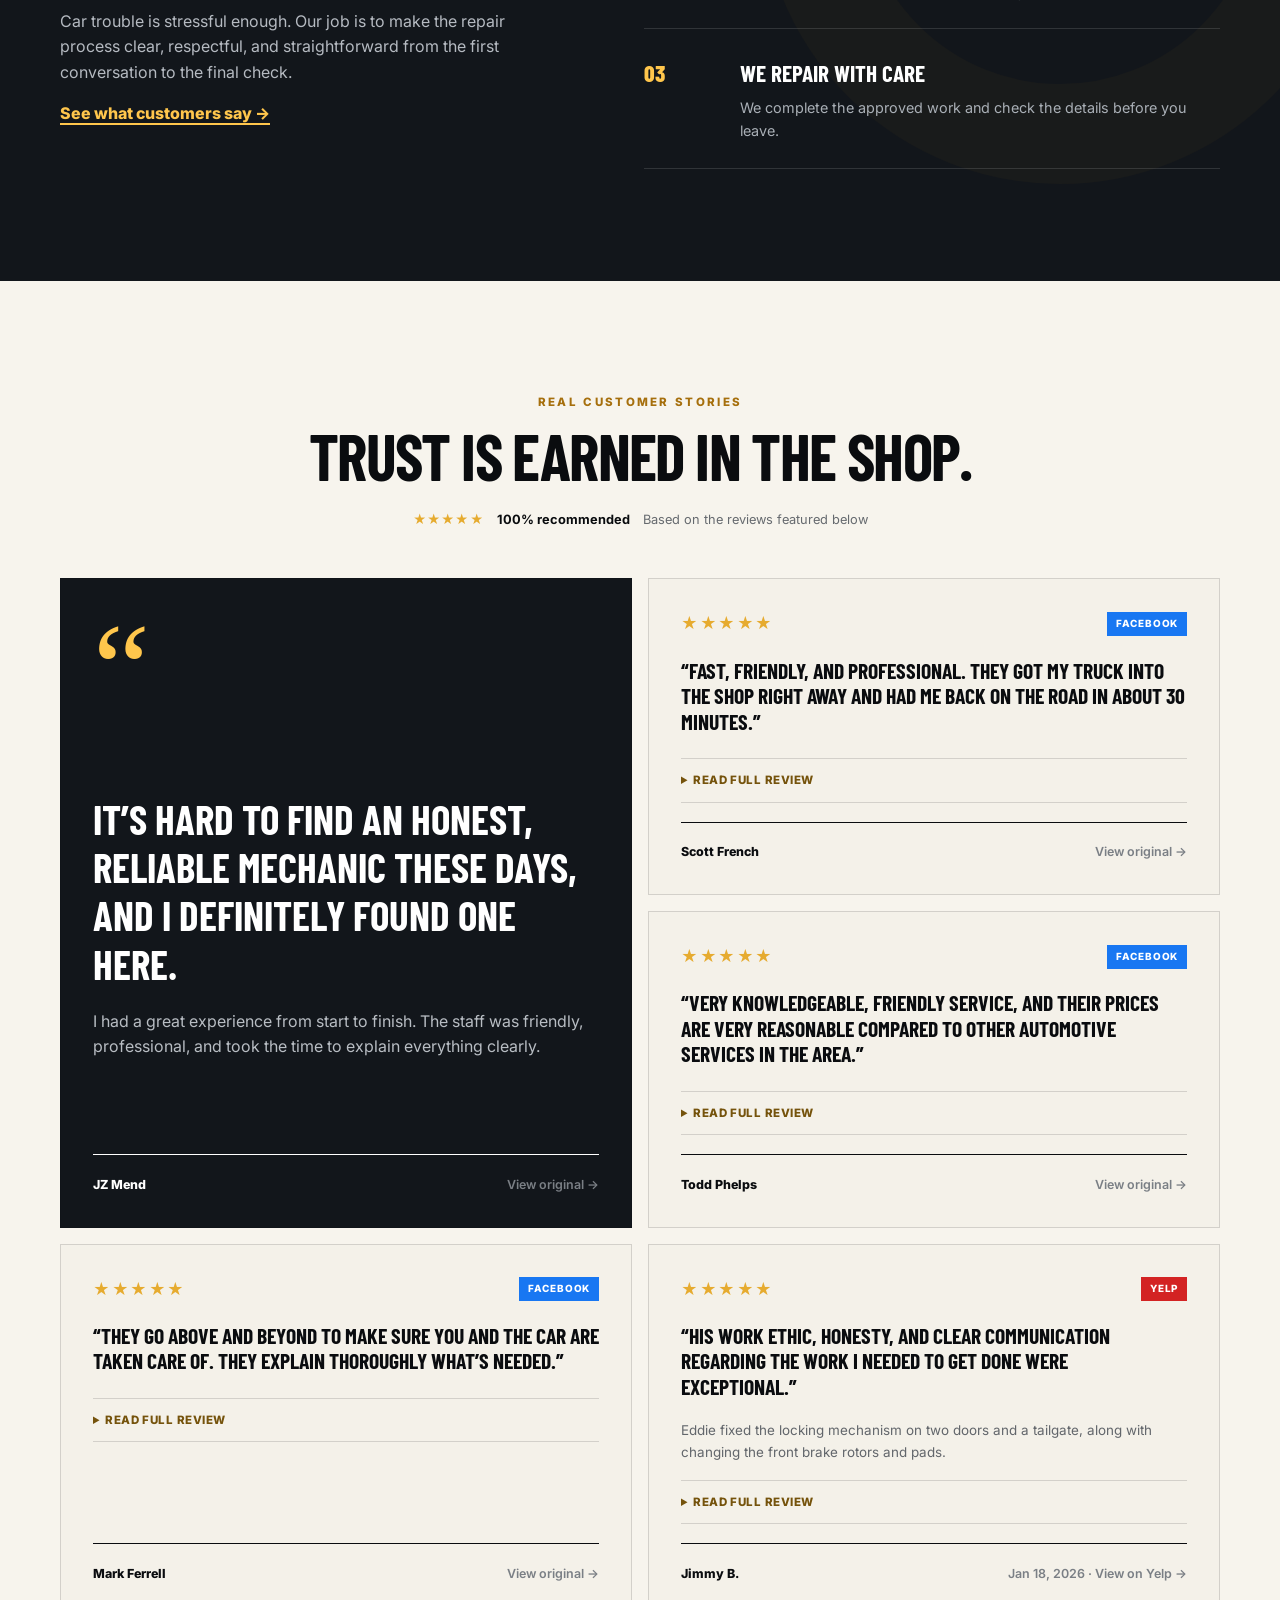
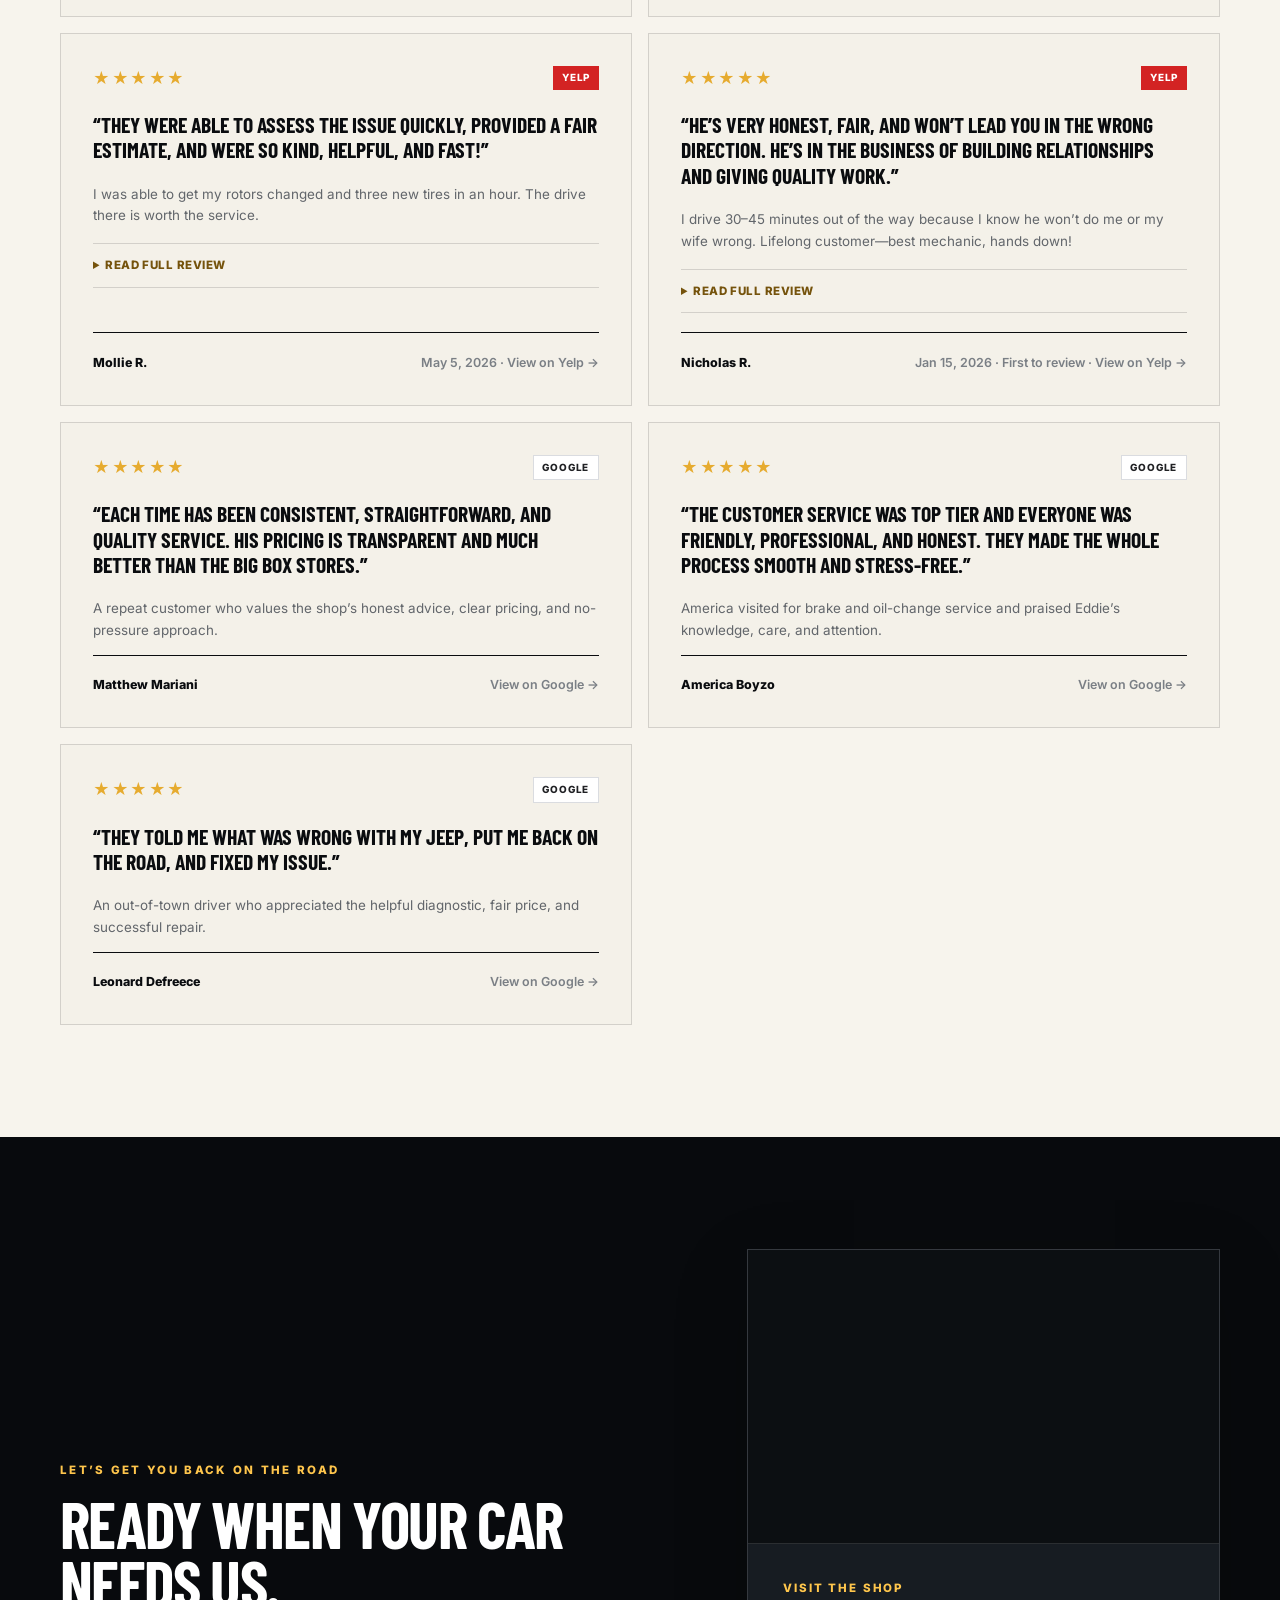
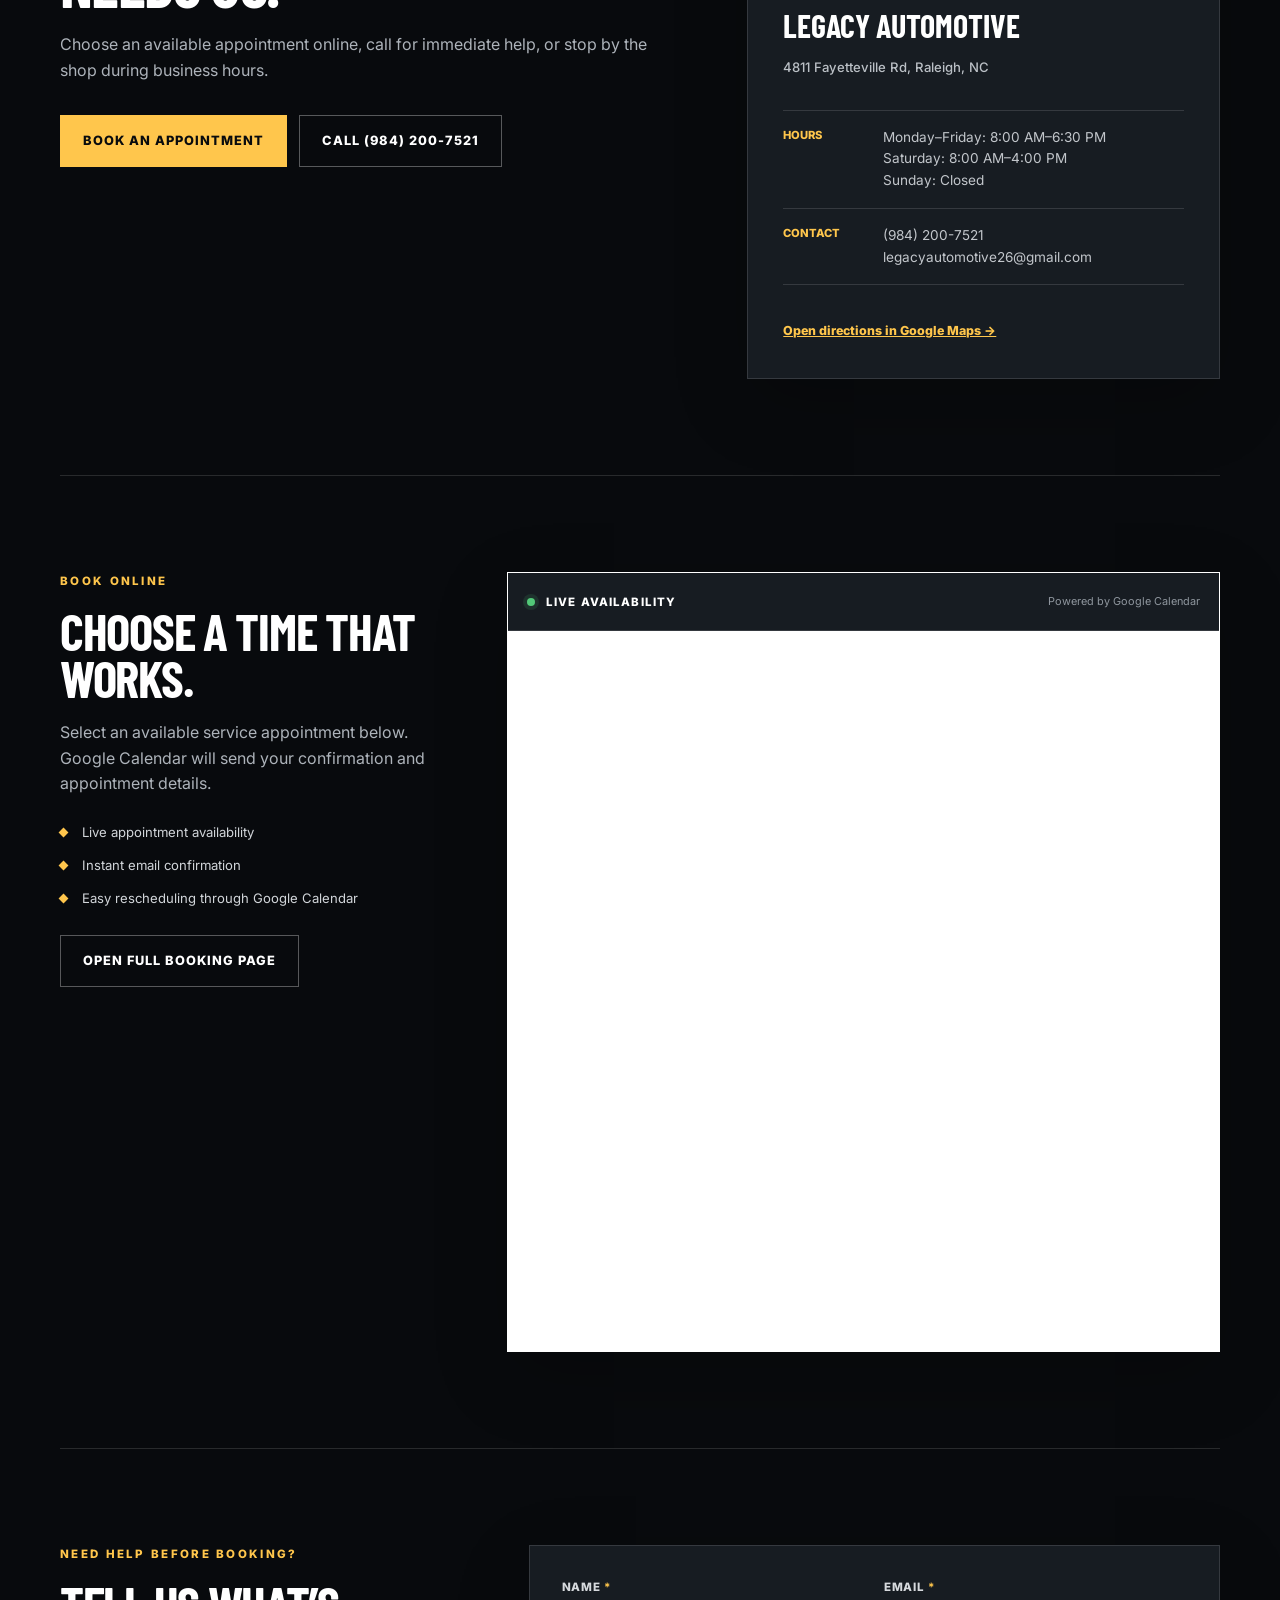
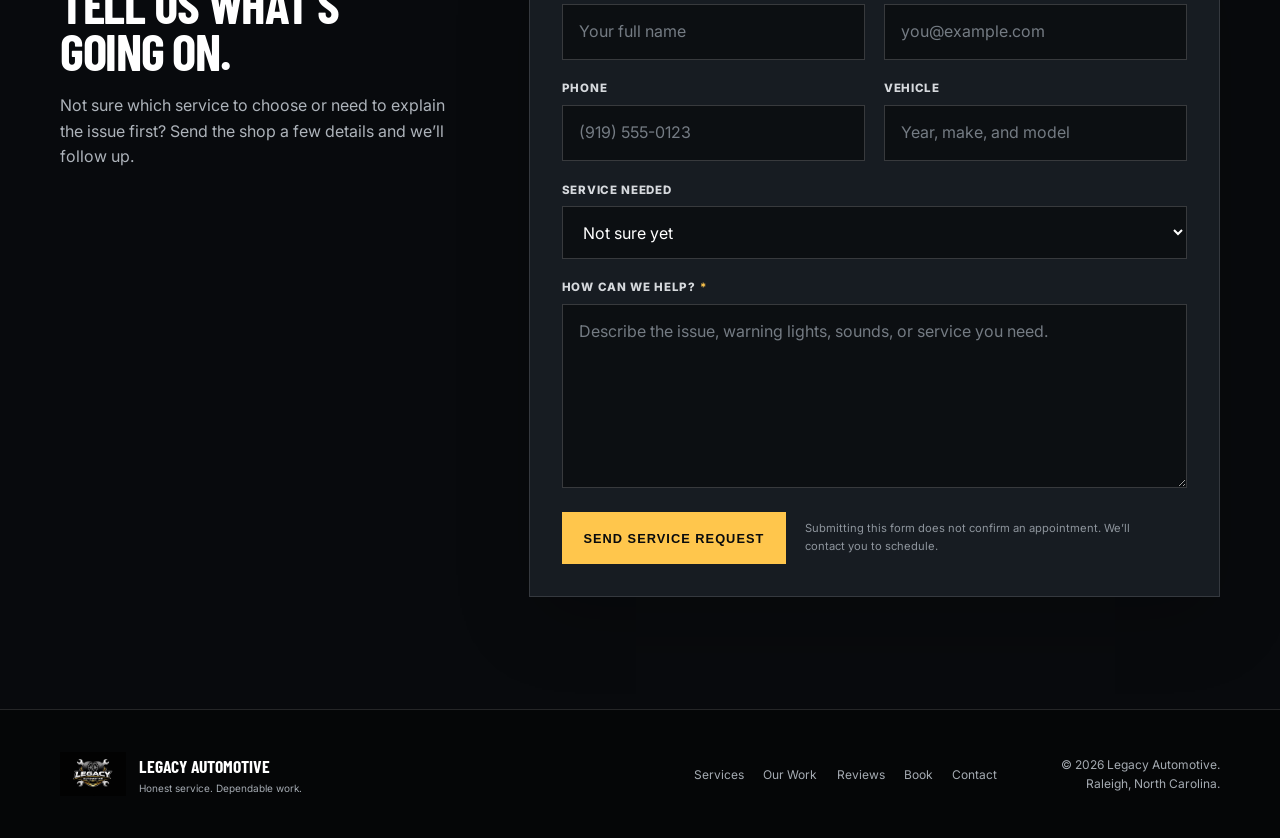
==== commit a4c2a1d1: "Add Google Calendar appointment booking" ====
--- a/index.html
+++ b/index.html
@@ -87,7 +87,8 @@
         <a href="#about"><small>The Legacy difference</small><strong>Why Legacy</strong></a>
         <a href="#reviews"><small>Local customer stories</small><strong>Reviews</strong></a>
         <a href="#contact"><small>Hours and directions</small><strong>Visit &amp; Contact</strong></a>
-        <a class="menu-inquiry" href="#request"><small>Tell us what is going on</small><strong>Request Service</strong></a>
+        <a href="#request"><small>Not ready to pick a time?</small><strong>Request Service</strong></a>
+        <a class="menu-inquiry" href="#book"><small>View live availability</small><strong>Book Appointment</strong></a>
       </nav>
       <div class="menu-contact">
         <a href="tel:+19842007521"><small>Call the shop</small><strong>(984) 200-7521</strong></a>
@@ -103,7 +104,7 @@
             <h1>Your Drive.<br /><em>Our Legacy.</em></h1>
             <p class="hero-lead">We make car care simple with honest recommendations, clear communication, and dependable work for the road ahead.</p>
             <div class="hero-actions">
-              <a class="button button-primary" href="tel:+19842007521">Call to schedule</a>
+              <a class="button button-primary" href="#book">Book an appointment</a>
               <a class="button button-ghost" href="#services">View services</a>
             </div>
             <ul class="check-list" aria-label="Service benefits">
@@ -130,7 +131,7 @@
         <div class="container quick-grid">
           <a href="tel:+19842007521"><span>01</span><div><small>Talk to our team</small><strong>Call the shop</strong></div></a>
           <a href="https://www.google.com/maps/search/?api=1&amp;query=4811+Fayetteville+Rd+Raleigh+NC" target="_blank" rel="noopener"><span>02</span><div><small>4811 Fayetteville Rd</small><strong>Get directions</strong></div></a>
-          <a href="mailto:legacyautomotive26@gmail.com?subject=Service%20request"><span>03</span><div><small>Tell us what&rsquo;s going on</small><strong>Email a request</strong></div></a>
+          <a href="#book"><span>03</span><div><small>View live availability</small><strong>Book online</strong></div></a>
         </div>
       </section>
 
@@ -321,8 +322,8 @@
           <div class="contact-copy">
             <p class="eyebrow">Let&rsquo;s get you back on the road</p>
             <h2>Ready when your car needs us.</h2>
-            <p>Call for the fastest response, email your service request, or stop by the shop during business hours.</p>
-            <div class="contact-actions"><a class="button button-primary" href="tel:+19842007521">Call (984) 200-7521</a><a class="button button-ghost" href="mailto:legacyautomotive26@gmail.com?subject=Service%20request">Email the shop</a></div>
+            <p>Choose an available appointment online, call for immediate help, or stop by the shop during business hours.</p>
+            <div class="contact-actions"><a class="button button-primary" href="#book">Book an appointment</a><a class="button button-ghost" href="tel:+19842007521">Call (984) 200-7521</a></div>
           </div>
           <div class="shop-card">
             <div class="map-frame">
@@ -337,11 +338,32 @@
           </div>
         </div>
 
+        <div class="container booking-panel" id="book">
+          <div class="booking-heading">
+            <p class="eyebrow">Book online</p>
+            <h2>Choose a time that works.</h2>
+            <p>Select an available service appointment below. Google Calendar will send your confirmation and appointment details.</p>
+            <ul class="booking-notes">
+              <li>Live appointment availability</li>
+              <li>Instant email confirmation</li>
+              <li>Easy rescheduling through Google Calendar</li>
+            </ul>
+            <a class="button button-ghost" href="https://calendar.app.google/UyxfSRLNMaUc9Rpu9" target="_blank" rel="noopener">Open full booking page</a>
+          </div>
+          <div class="booking-calendar">
+            <div class="booking-calendar-topline">
+              <span><i aria-hidden="true"></i> Live availability</span>
+              <small>Powered by Google Calendar</small>
+            </div>
+            <iframe src="https://calendar.google.com/calendar/appointments/schedules/AcZssZ33vU9bf-dAvVvJqtZ3GXog7D-H6eBE8nCKO_w_DGMT7Mv8waQyV8alrkO32NI1Yf7687AwENIq?gv=true" title="Book a vehicle service appointment with Legacy Automotive" loading="lazy"></iframe>
+          </div>
+        </div>
+
         <div class="container request-panel" id="request">
           <div class="request-heading">
-            <p class="eyebrow">Request service online</p>
+            <p class="eyebrow">Need help before booking?</p>
             <h2>Tell us what&rsquo;s going on.</h2>
-            <p>Share a few details about your vehicle and the service you need. The shop will follow up to discuss availability and next steps.</p>
+            <p>Not sure which service to choose or need to explain the issue first? Send the shop a few details and we&rsquo;ll follow up.</p>
           </div>
           <form class="service-form" action="https://formsubmit.co/legacyautomotive26@gmail.com" method="post">
             <input type="hidden" name="_subject" value="New service request from the Legacy Automotive website" />
@@ -396,12 +418,15 @@
     <footer class="footer">
       <div class="container footer-grid">
         <div class="footer-brand"><img src="img/logo.jpg" alt="" /><span><strong>Legacy Automotive</strong><small>Honest service. Dependable work.</small></span></div>
-        <div class="footer-links"><a href="#services">Services</a><a href="#work">Our Work</a><a href="#about">Why Legacy</a><a href="#reviews">Reviews</a><a href="#contact">Contact</a></div>
+        <div class="footer-links"><a href="#services">Services</a><a href="#work">Our Work</a><a href="#reviews">Reviews</a><a href="#book">Book</a><a href="#contact">Contact</a></div>
         <p>&copy; 2026 Legacy Automotive.<br />Raleigh, North Carolina.</p>
       </div>
     </footer>
 
-    <div class="mobile-call"><a href="tel:+19842007521"><span>Call Legacy Automotive</span><strong>(984) 200-7521</strong></a></div>
+    <div class="mobile-call" aria-label="Quick appointment actions">
+      <a class="mobile-book" href="#book"><span>Book online</span><strong>Choose a time</strong></a>
+      <a class="mobile-phone" href="tel:+19842007521"><span>Call the shop</span><strong>(984) 200-7521</strong></a>
+    </div>
     <script src="carousel.js"></script>
   </body>
 </html>
--- a/styles.css
+++ b/styles.css
@@ -43,8 +43,8 @@
 .menu-toggle[aria-expanded='true'] span:nth-child(2) { opacity: 0; }
 .menu-toggle[aria-expanded='true'] span:nth-child(3) { transform: translateY(-8px) rotate(-45deg); }
 
-.menu-backdrop { position: fixed; inset: 0; z-index: 89; display: block; padding: 0; background: rgba(1, 2, 3, .72); border: 0; opacity: 0; pointer-events: none; backdrop-filter: blur(5px); transition: opacity .3s ease; }
-.site-menu { width: min(470px, 100%); position: fixed; z-index: 90; inset: 0 0 0 auto; display: flex; flex-direction: column; padding: 1.5rem clamp(1.5rem, 4vw, 3rem) 2rem; color: var(--white); background: linear-gradient(145deg, rgba(255,198,76,.08), transparent 32%), #090b0e; border-left: 1px solid var(--line-dark); box-shadow: -28px 0 80px rgba(0,0,0,.42); transform: translateX(102%); visibility: hidden; transition: transform .35s cubic-bezier(.22,.8,.32,1), visibility 0s linear .35s; overflow-y: auto; }
+.menu-backdrop { position: fixed; inset: 0; z-index: 109; display: block; padding: 0; background: rgba(1, 2, 3, .72); border: 0; opacity: 0; pointer-events: none; backdrop-filter: blur(5px); transition: opacity .3s ease; }
+.site-menu { width: min(470px, 100%); position: fixed; z-index: 110; inset: 0 0 0 auto; display: flex; flex-direction: column; padding: 1.5rem clamp(1.5rem, 4vw, 3rem) 2rem; color: var(--white); background: linear-gradient(145deg, rgba(255,198,76,.08), transparent 32%), #090b0e; border-left: 1px solid var(--line-dark); box-shadow: -28px 0 80px rgba(0,0,0,.42); transform: translateX(102%); visibility: hidden; transition: transform .35s cubic-bezier(.22,.8,.32,1), visibility 0s linear .35s; overflow-y: auto; }
 .site-menu::after { content: 'LEGACY'; position: fixed; right: -2.5rem; bottom: 8rem; color: rgba(255,255,255,.025); font-family: var(--display); font-size: 8rem; font-weight: 800; line-height: 1; pointer-events: none; transform: rotate(-90deg); transform-origin: right bottom; }
 .menu-open { overflow: hidden; }
 .menu-open .menu-backdrop { opacity: 1; pointer-events: auto; }
@@ -210,6 +210,20 @@
 .shop-card dd { margin: 0; color: #c2c6cb; font-size: .85rem; overflow-wrap: anywhere; }
 .shop-card dd a { text-decoration: none; }
 .directions-link { color: var(--gold-bright); font-size: .78rem; font-weight: 800; }
+.booking-panel { display: grid; grid-template-columns: .68fr 1.32fr; gap: 5rem; align-items: start; margin-top: 6rem; padding-top: 6rem; border-top: 1px solid var(--line-dark); scroll-margin-top: 2rem; }
+.booking-heading { position: sticky; top: 170px; }
+.booking-heading h2 { font-size: clamp(2.8rem, 4vw, 4.2rem); }
+.booking-heading > p:not(.eyebrow) { color: #adb3ba; }
+.booking-heading .button { margin-top: 1.6rem; }
+.booking-notes { display: grid; gap: .75rem; margin: 1.6rem 0 0; padding: 0; list-style: none; }
+.booking-notes li { position: relative; padding-left: 1.4rem; color: #d2d6da; font-size: .82rem; }
+.booking-notes li::before { content: ''; width: 7px; height: 7px; position: absolute; left: 0; top: .48em; background: var(--gold-bright); transform: rotate(45deg); }
+.booking-calendar { overflow: hidden; border: 1px solid var(--line-dark); background: #fff; box-shadow: var(--shadow); }
+.booking-calendar-topline { min-height: 58px; display: flex; align-items: center; justify-content: space-between; gap: 1rem; padding: .9rem 1.2rem; color: var(--white); background: var(--panel); border-bottom: 1px solid var(--line-dark); }
+.booking-calendar-topline span { display: flex; align-items: center; gap: .65rem; font-size: .72rem; font-weight: 800; letter-spacing: .1em; text-transform: uppercase; }
+.booking-calendar-topline i { width: 8px; height: 8px; display: inline-block; background: #52c878; border-radius: 50%; box-shadow: 0 0 0 4px rgba(82,200,120,.12); }
+.booking-calendar-topline small { color: #8f969e; font-size: .68rem; }
+.booking-calendar iframe { width: 100%; height: 720px; display: block; border: 0; background: #fff; }
 .request-panel { display: grid; grid-template-columns: .72fr 1.28fr; gap: 5rem; align-items: start; margin-top: 6rem; padding-top: 6rem; border-top: 1px solid var(--line-dark); }
 .request-heading { position: sticky; top: 170px; }
 .request-heading h2 { font-size: clamp(2.8rem, 4vw, 4.2rem); }
@@ -260,7 +274,7 @@
   h1 { font-size: clamp(4rem, 9vw, 6rem); }
   .quick-grid > a { padding: 1.2rem; }
   .split-heading, .about-grid, .contact-grid { gap: 3rem; }
-  .request-panel { gap: 3rem; }
+  .booking-panel, .request-panel { gap: 3rem; }
   .work-heading { gap: 3rem; }
   .service-grid { grid-template-columns: repeat(2, 1fr); }
   .footer-grid { grid-template-columns: 1fr auto; }
@@ -290,8 +304,10 @@
   .quick-grid > a { min-height: 92px; border-left: 1px solid var(--line-dark); border-bottom: 1px solid var(--line-dark); }
   .section { padding-block: 5rem; }
   .split-heading, .about-grid, .contact-grid { grid-template-columns: 1fr; }
-  .request-panel { grid-template-columns: 1fr; gap: 2rem; margin-top: 4rem; padding-top: 4rem; }
-  .request-heading { position: static; }
+  .booking-panel, .request-panel { grid-template-columns: 1fr; gap: 2rem; margin-top: 4rem; padding-top: 4rem; }
+  .booking-heading, .request-heading { position: static; }
+  .booking-heading .button { width: 100%; }
+  .booking-calendar iframe { height: 760px; }
   .form-grid { grid-template-columns: 1fr; }
   .form-wide { grid-column: auto; }
   .form-footer { align-items: stretch; flex-direction: column; }
@@ -314,10 +330,12 @@
   .service-form { padding: 1.25rem; }
   .footer-grid { grid-template-columns: 1fr; gap: 1.5rem; }
   .footer-grid > p { text-align: left; }
-  .mobile-call { display: block; position: fixed; inset: auto 0 0; z-index: 100; padding: 8px 10px; background: rgba(5,6,7,.96); border-top: 1px solid var(--line-dark); backdrop-filter: blur(10px); }
-  .mobile-call a { min-height: 50px; display: flex; align-items: center; justify-content: space-between; padding: 0 1rem; color: var(--ink); background: var(--gold-bright); text-decoration: none; }
-  .mobile-call span { font-size: .72rem; font-weight: 800; text-transform: uppercase; }
-  .mobile-call strong { font-family: var(--display); font-size: 1.1rem; }
+  .mobile-call { display: grid; grid-template-columns: 1fr 1fr; gap: 8px; position: fixed; inset: auto 0 0; z-index: 100; padding: 8px 10px; background: rgba(5,6,7,.96); border-top: 1px solid var(--line-dark); backdrop-filter: blur(10px); }
+  .mobile-call a { min-height: 50px; display: grid; align-content: center; padding: 0 .8rem; text-decoration: none; }
+  .mobile-call .mobile-book { color: var(--ink); background: var(--gold-bright); }
+  .mobile-call .mobile-phone { color: var(--white); border: 1px solid var(--line-dark); background: #111419; }
+  .mobile-call span { font-size: .64rem; font-weight: 800; text-transform: uppercase; }
+  .mobile-call strong { font-family: var(--display); font-size: 1rem; line-height: 1.1; }
 }
 
 @media (max-width: 520px) {
@@ -325,6 +343,8 @@
   .nav-phone { display: none; }
   .menu-toggle { width: 52px; height: 52px; }
   .site-menu { padding-inline: 1.25rem; }
+  .booking-calendar-topline { align-items: flex-start; flex-direction: column; gap: .2rem; }
+  .booking-calendar iframe { height: 700px; }
   .hero-actions, .contact-actions { display: grid; }
   .button { width: 100%; }
   .rating-card { width: 96%; right: -1%; }
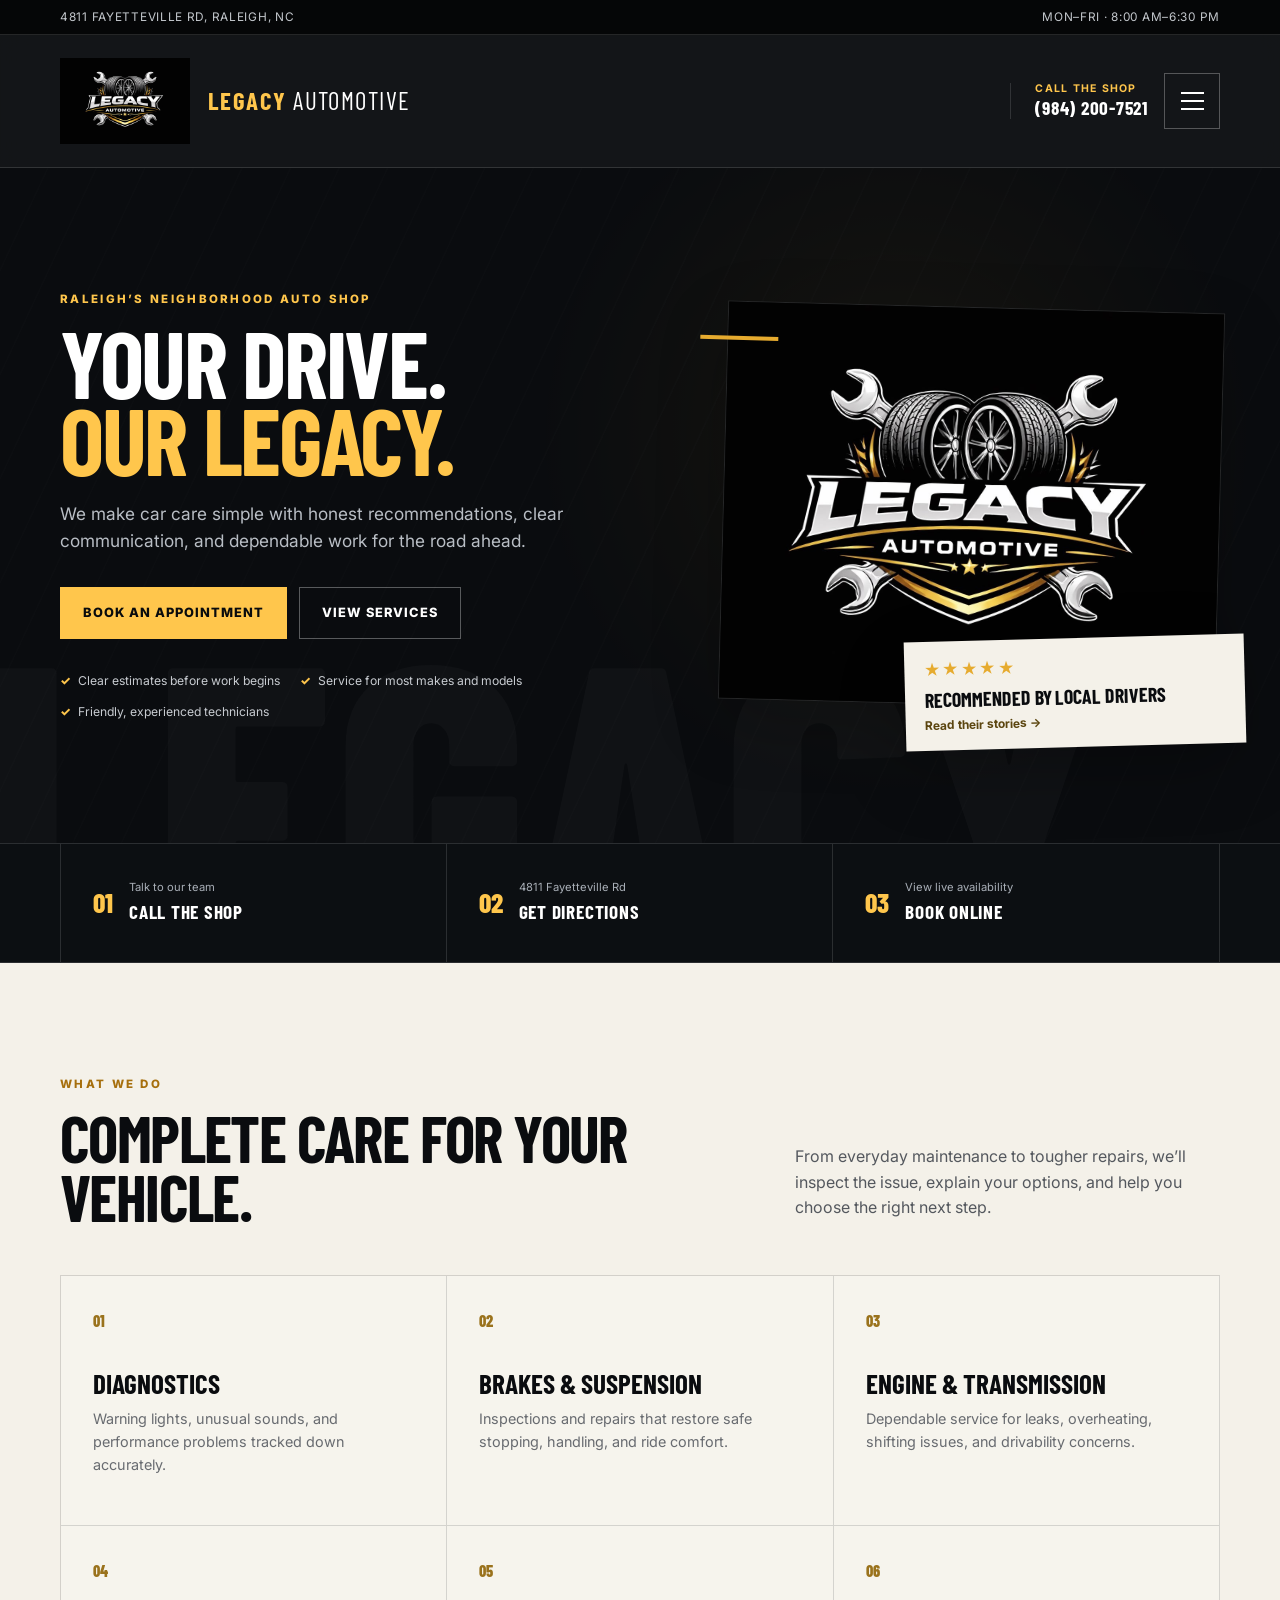
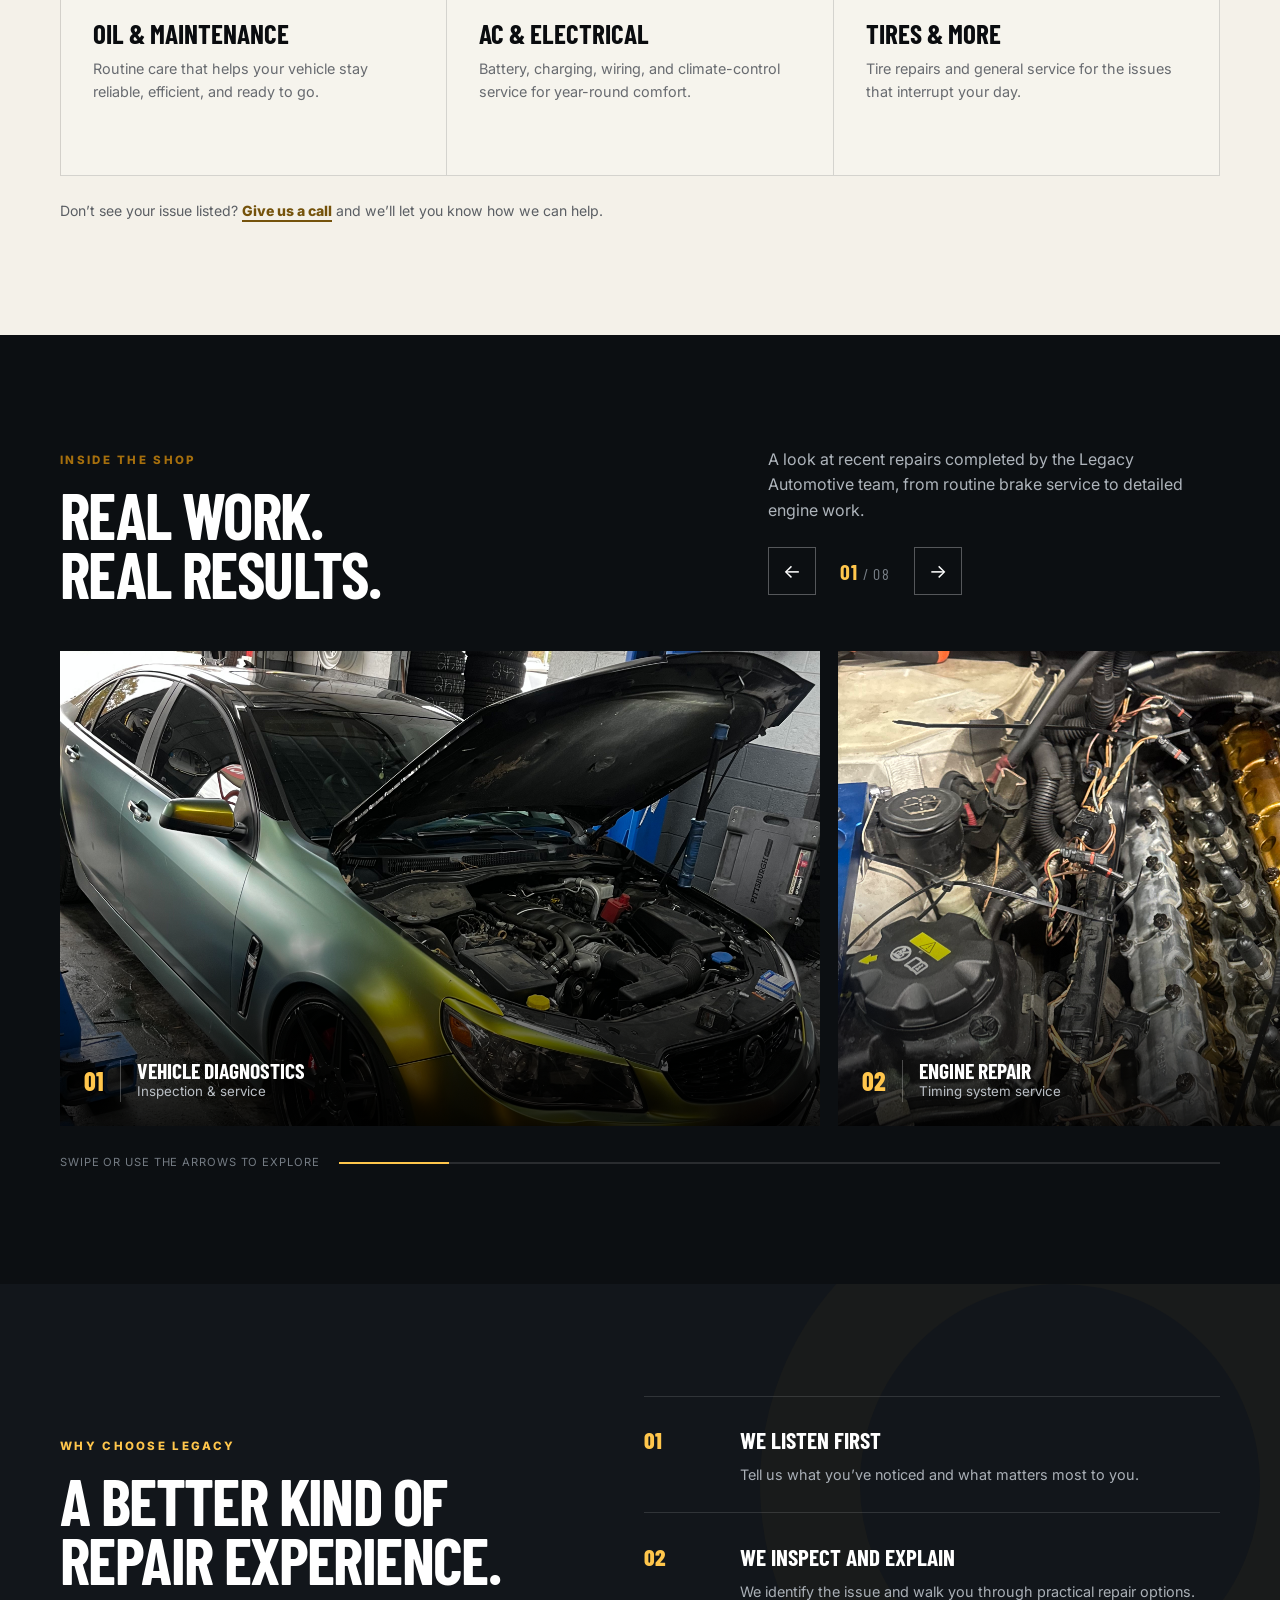
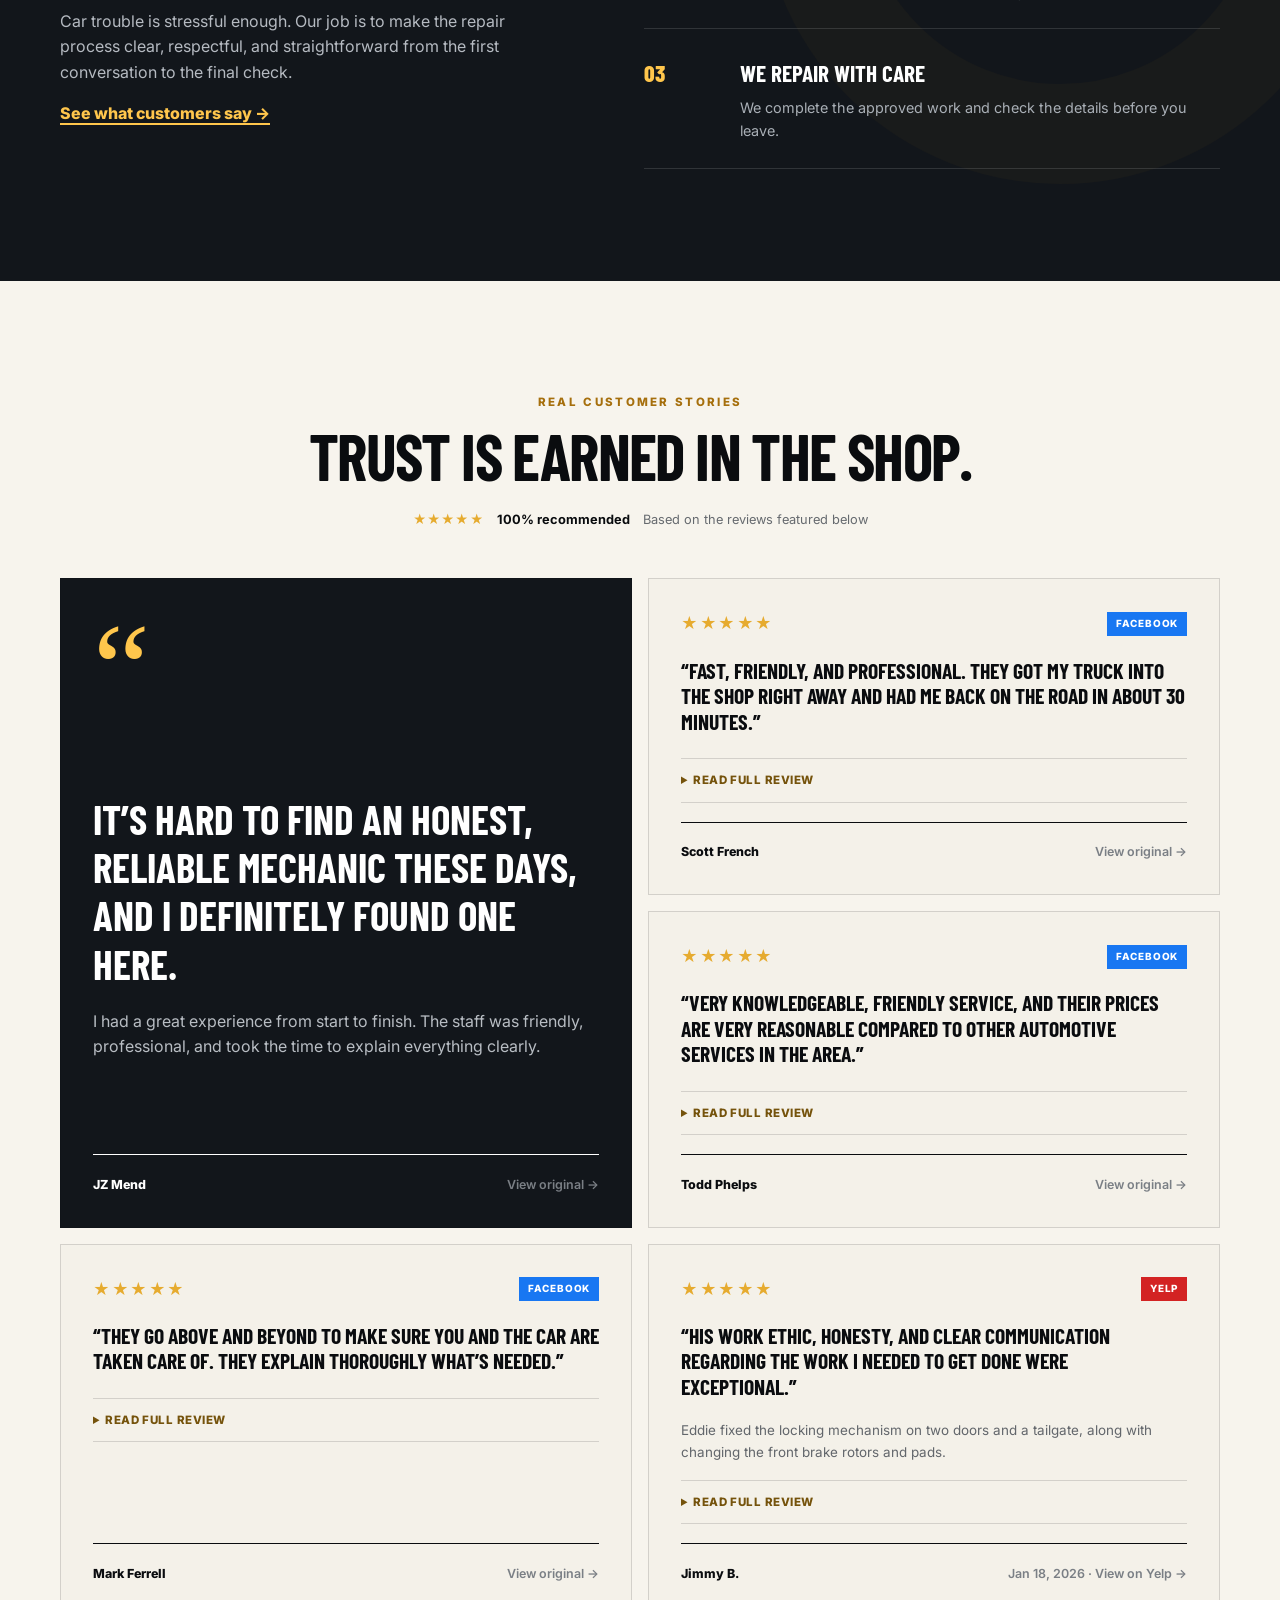
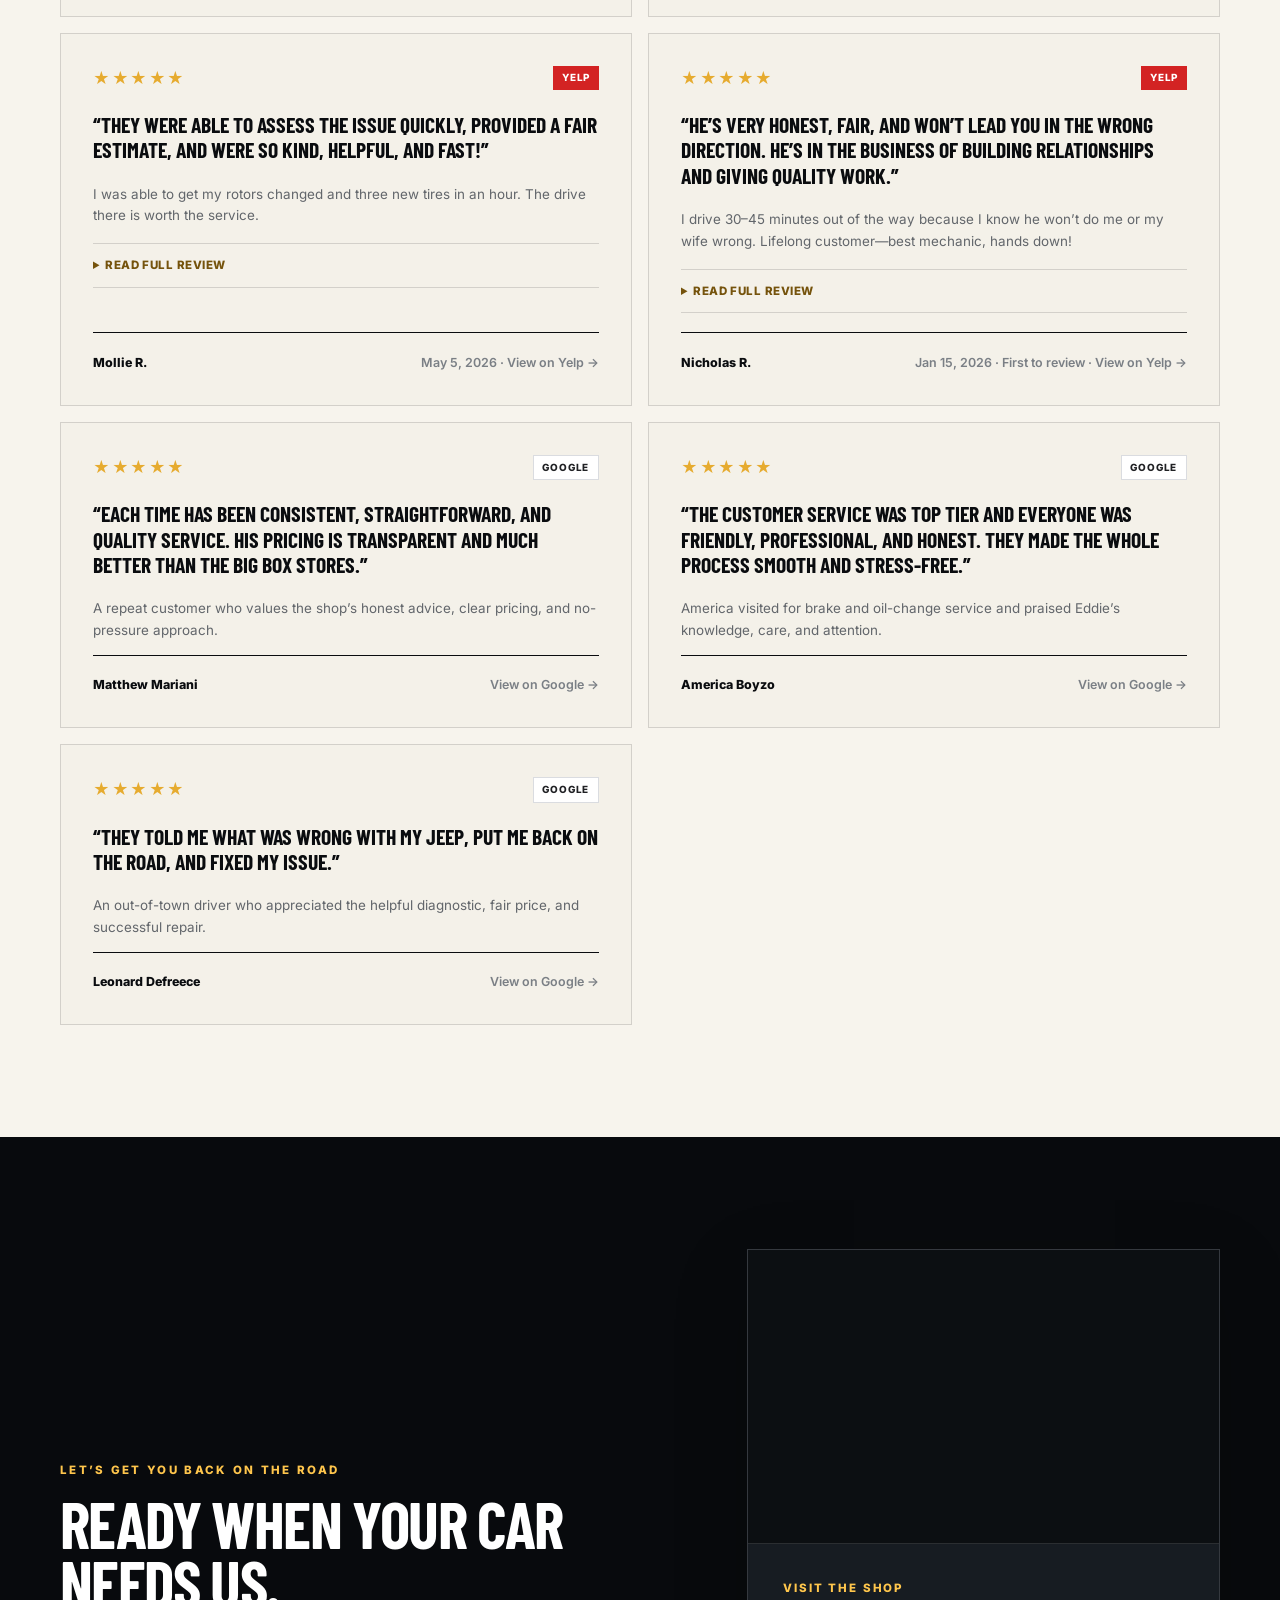
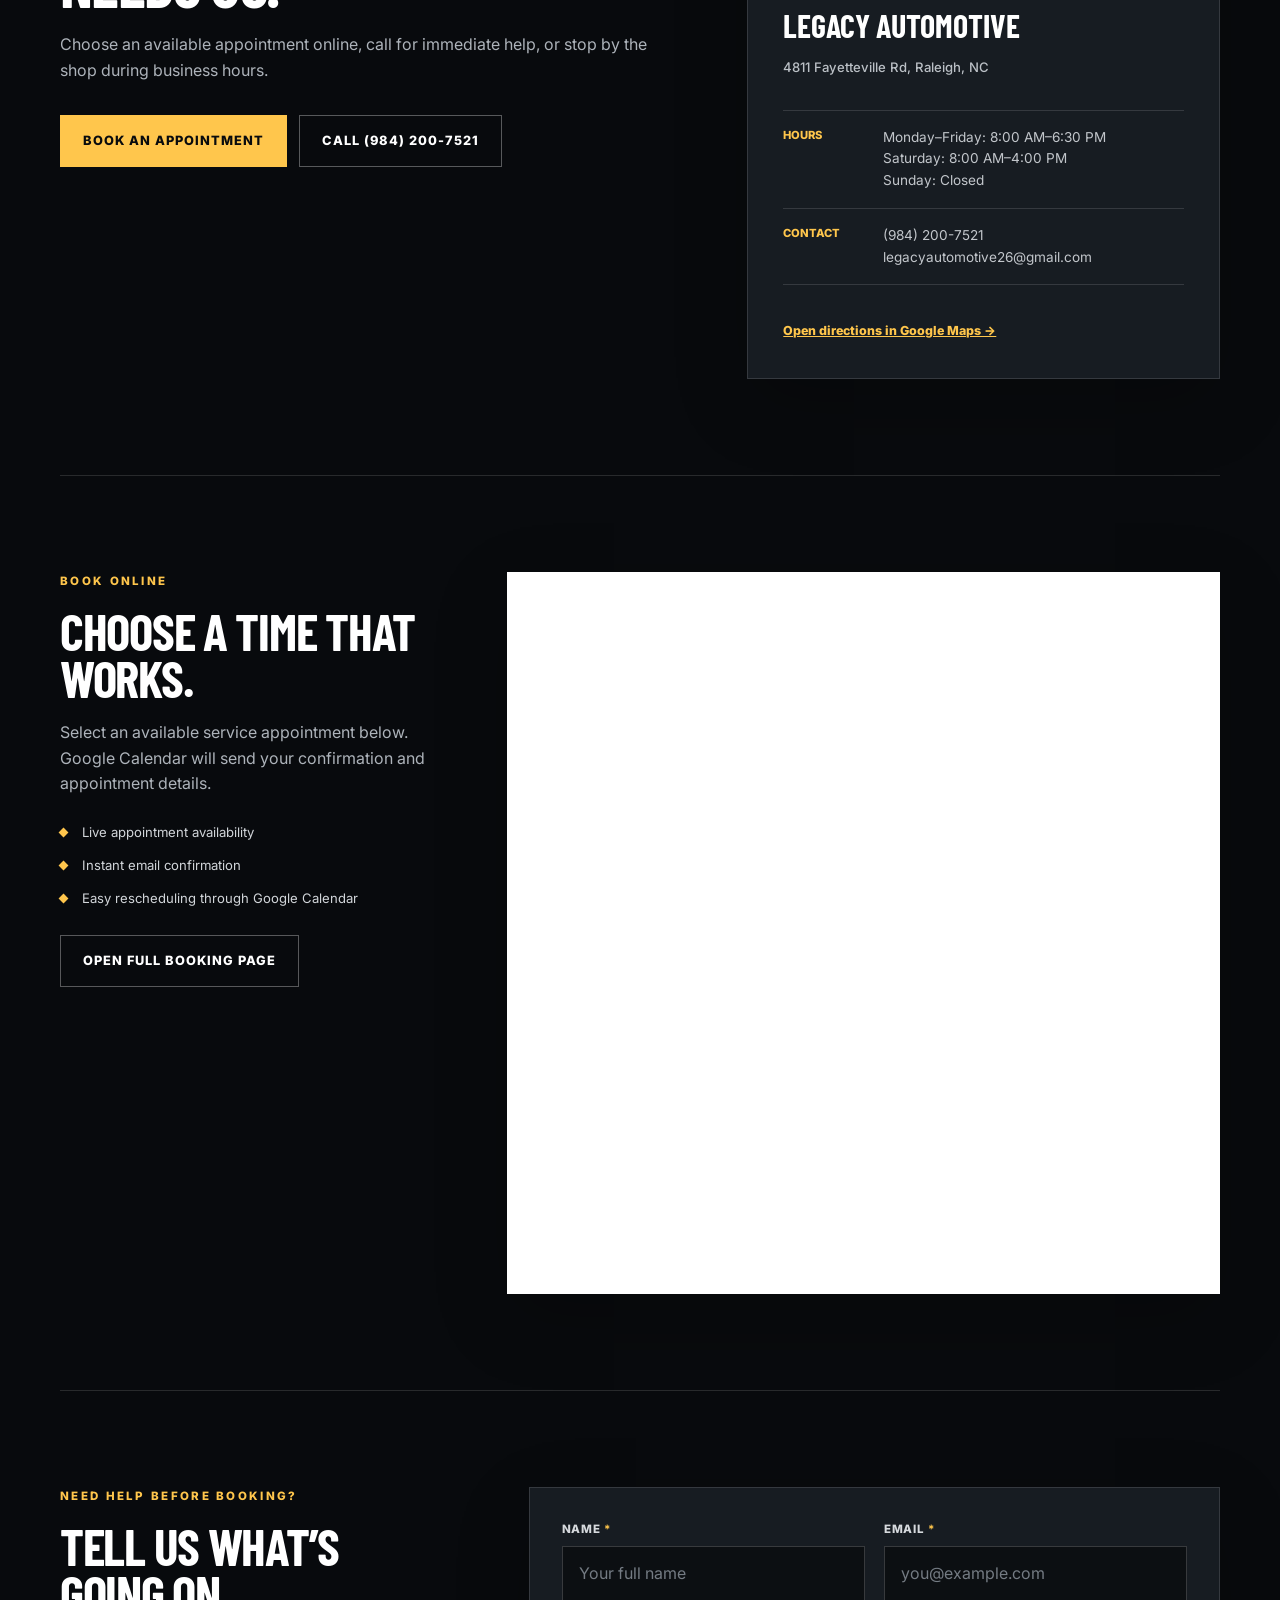
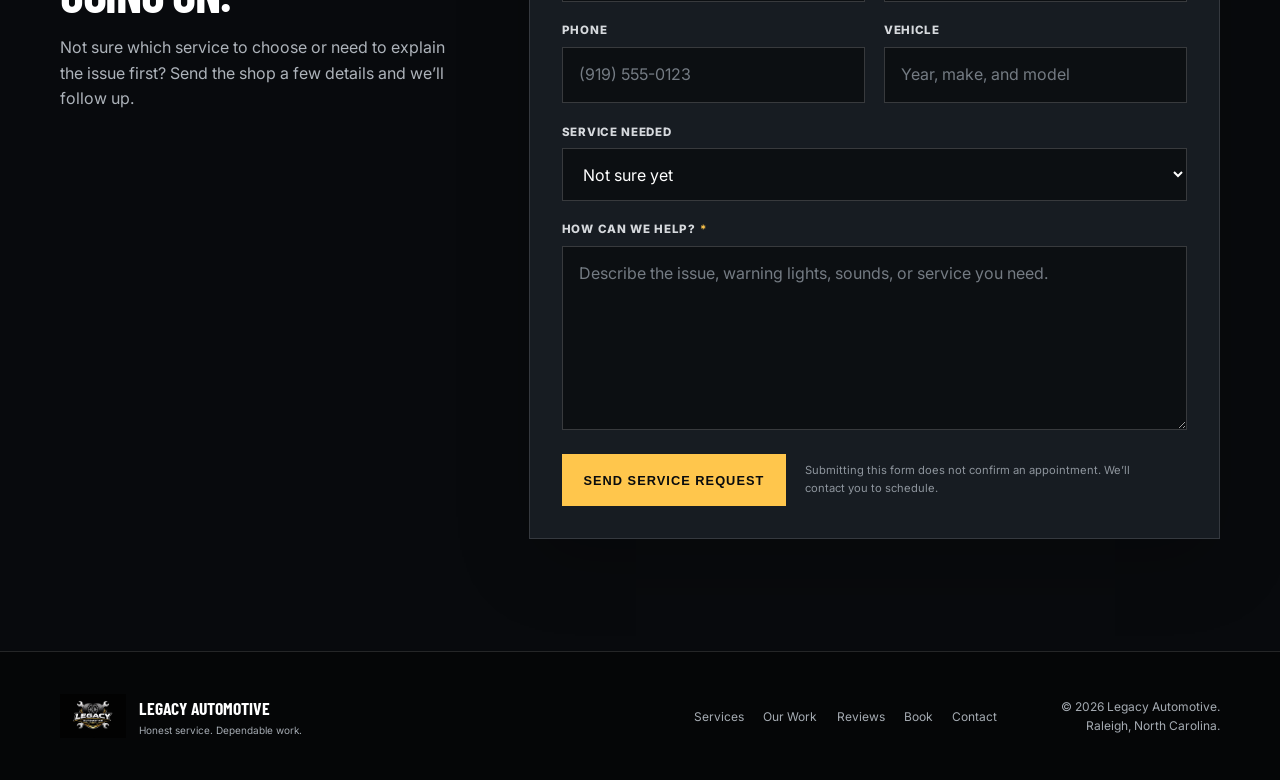
==== commit 5e89d207: "Remove appointment calendar status bar" ====
--- a/index.html
+++ b/index.html
@@ -12,7 +12,7 @@
     <link rel="preconnect" href="https://fonts.googleapis.com" />
     <link rel="preconnect" href="https://fonts.gstatic.com" crossorigin />
     <link href="https://fonts.googleapis.com/css2?family=Barlow+Condensed:wght@600;700;800&family=Inter:wght@400;500;600;700&display=swap" rel="stylesheet" />
-    <link rel="stylesheet" href="styles.css" />
+    <link rel="stylesheet" href="styles.css?v=20261119-calendar-cleanup" />
     <script type="application/ld+json">
       {
         "@context": "https://schema.org",
@@ -351,10 +351,6 @@
             <a class="button button-ghost" href="https://calendar.app.google/UyxfSRLNMaUc9Rpu9" target="_blank" rel="noopener">Open full booking page</a>
           </div>
           <div class="booking-calendar">
-            <div class="booking-calendar-topline">
-              <span><i aria-hidden="true"></i> Live availability</span>
-              <small>Powered by Google Calendar</small>
-            </div>
             <iframe src="https://calendar.google.com/calendar/appointments/schedules/AcZssZ33vU9bf-dAvVvJqtZ3GXog7D-H6eBE8nCKO_w_DGMT7Mv8waQyV8alrkO32NI1Yf7687AwENIq?gv=true" title="Book a vehicle service appointment with Legacy Automotive" loading="lazy"></iframe>
           </div>
         </div>
--- a/styles.css
+++ b/styles.css
@@ -219,10 +219,6 @@
 .booking-notes li { position: relative; padding-left: 1.4rem; color: #d2d6da; font-size: .82rem; }
 .booking-notes li::before { content: ''; width: 7px; height: 7px; position: absolute; left: 0; top: .48em; background: var(--gold-bright); transform: rotate(45deg); }
 .booking-calendar { overflow: hidden; border: 1px solid var(--line-dark); background: #fff; box-shadow: var(--shadow); }
-.booking-calendar-topline { min-height: 58px; display: flex; align-items: center; justify-content: space-between; gap: 1rem; padding: .9rem 1.2rem; color: var(--white); background: var(--panel); border-bottom: 1px solid var(--line-dark); }
-.booking-calendar-topline span { display: flex; align-items: center; gap: .65rem; font-size: .72rem; font-weight: 800; letter-spacing: .1em; text-transform: uppercase; }
-.booking-calendar-topline i { width: 8px; height: 8px; display: inline-block; background: #52c878; border-radius: 50%; box-shadow: 0 0 0 4px rgba(82,200,120,.12); }
-.booking-calendar-topline small { color: #8f969e; font-size: .68rem; }
 .booking-calendar iframe { width: 100%; height: 720px; display: block; border: 0; background: #fff; }
 .request-panel { display: grid; grid-template-columns: .72fr 1.28fr; gap: 5rem; align-items: start; margin-top: 6rem; padding-top: 6rem; border-top: 1px solid var(--line-dark); }
 .request-heading { position: sticky; top: 170px; }
@@ -343,7 +339,6 @@
   .nav-phone { display: none; }
   .menu-toggle { width: 52px; height: 52px; }
   .site-menu { padding-inline: 1.25rem; }
-  .booking-calendar-topline { align-items: flex-start; flex-direction: column; gap: .2rem; }
   .booking-calendar iframe { height: 700px; }
   .hero-actions, .contact-actions { display: grid; }
   .button { width: 100%; }
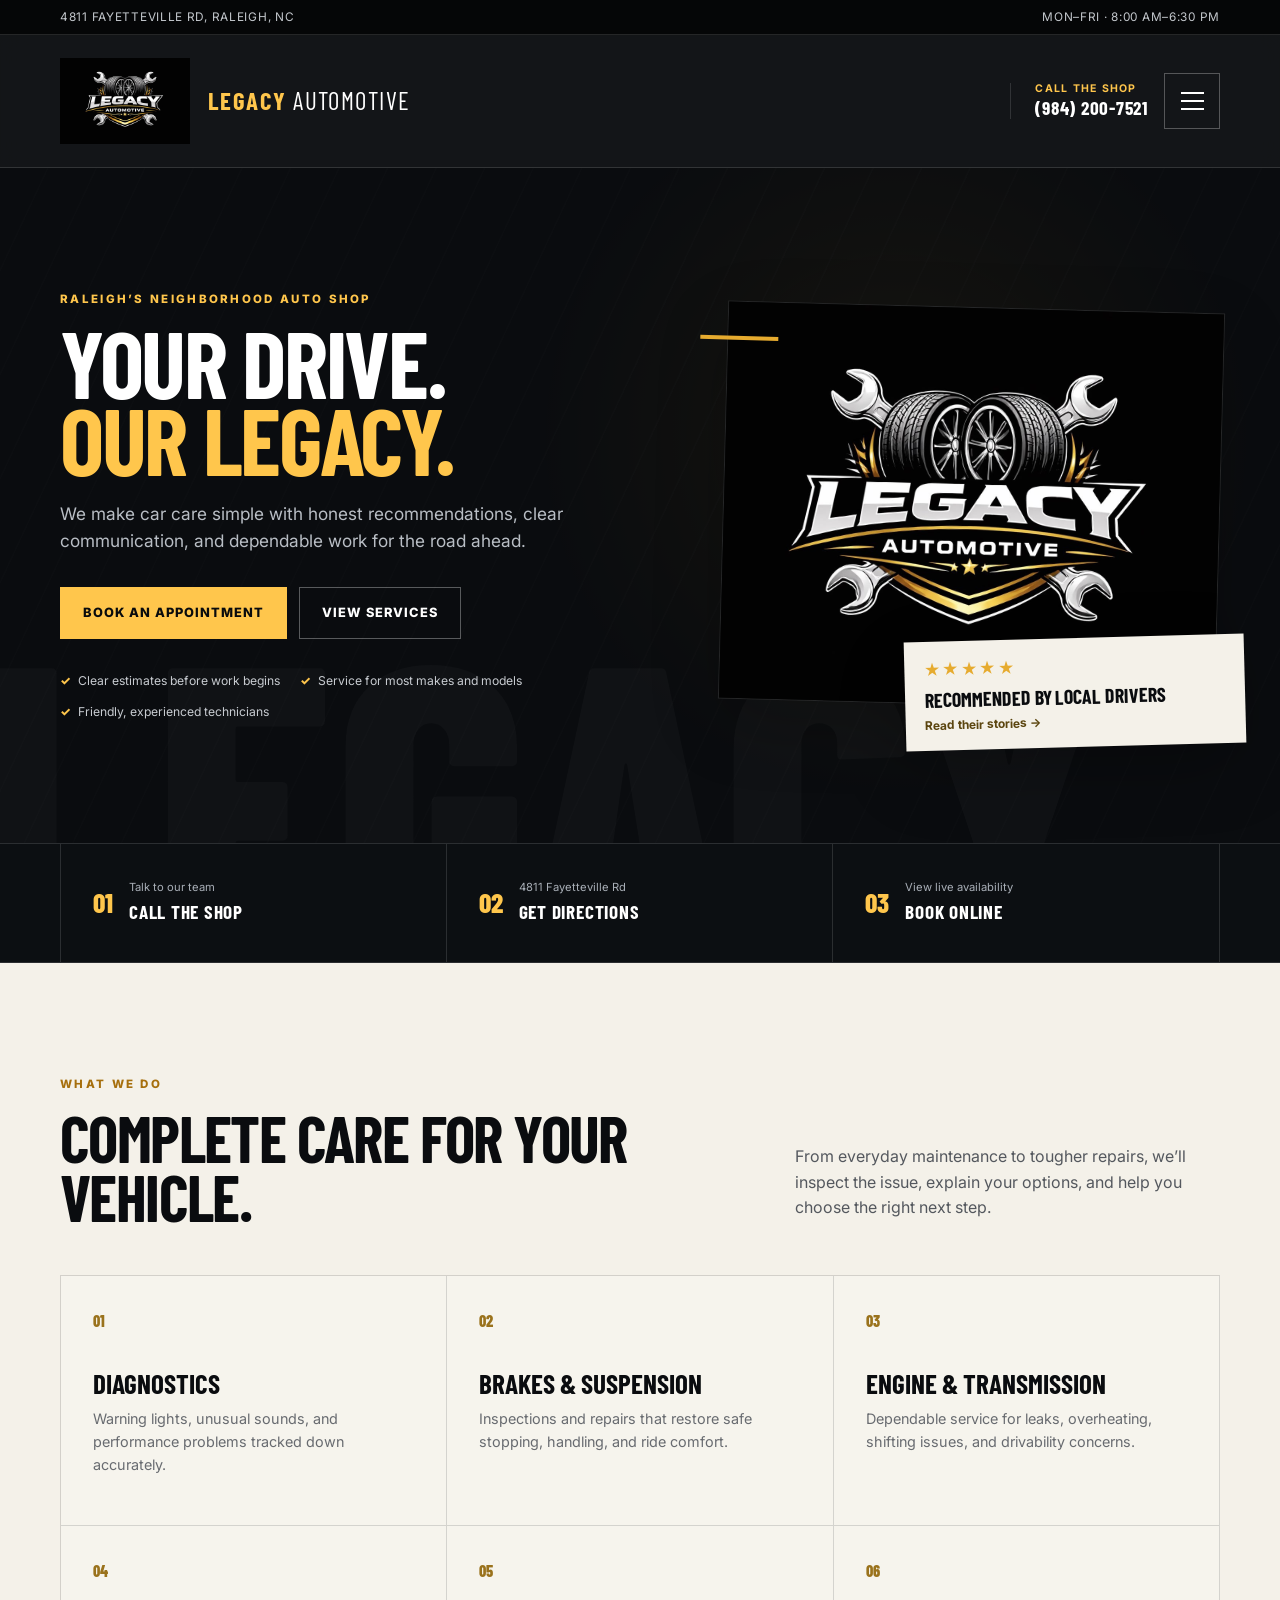
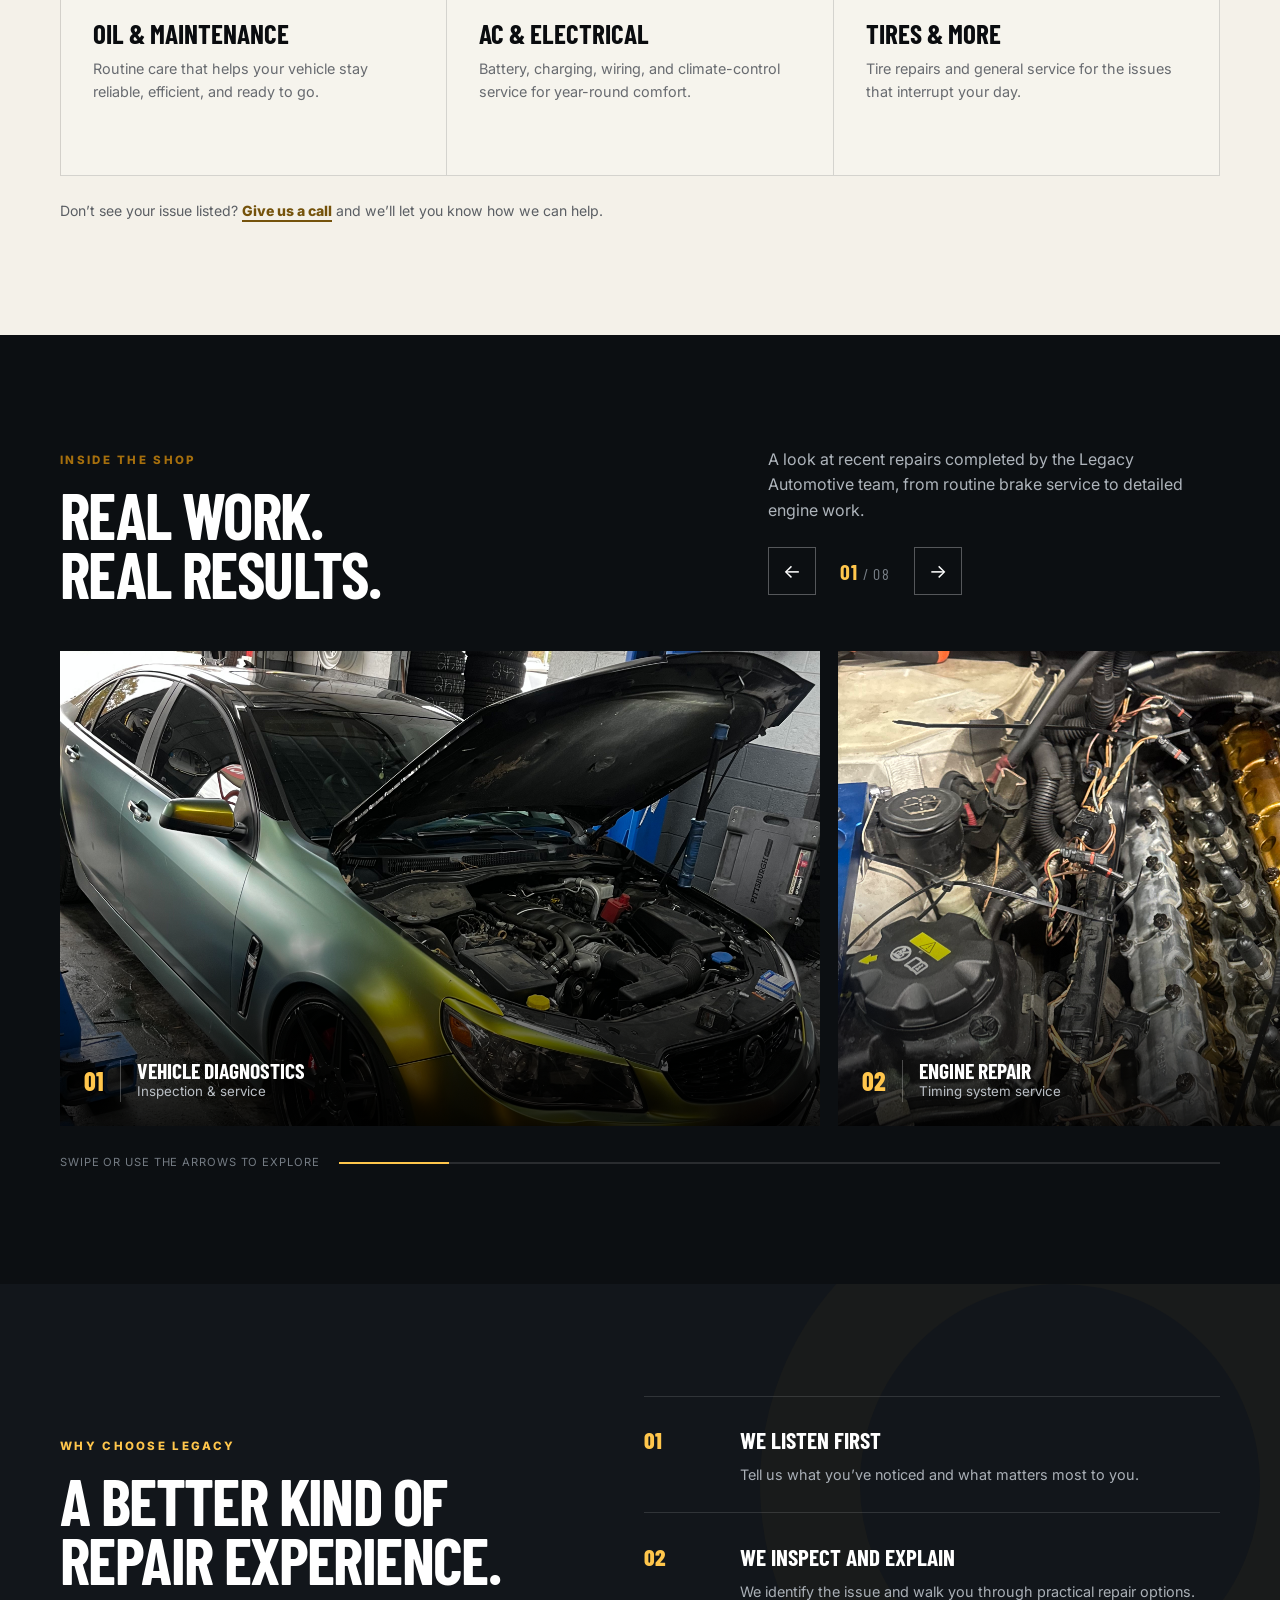
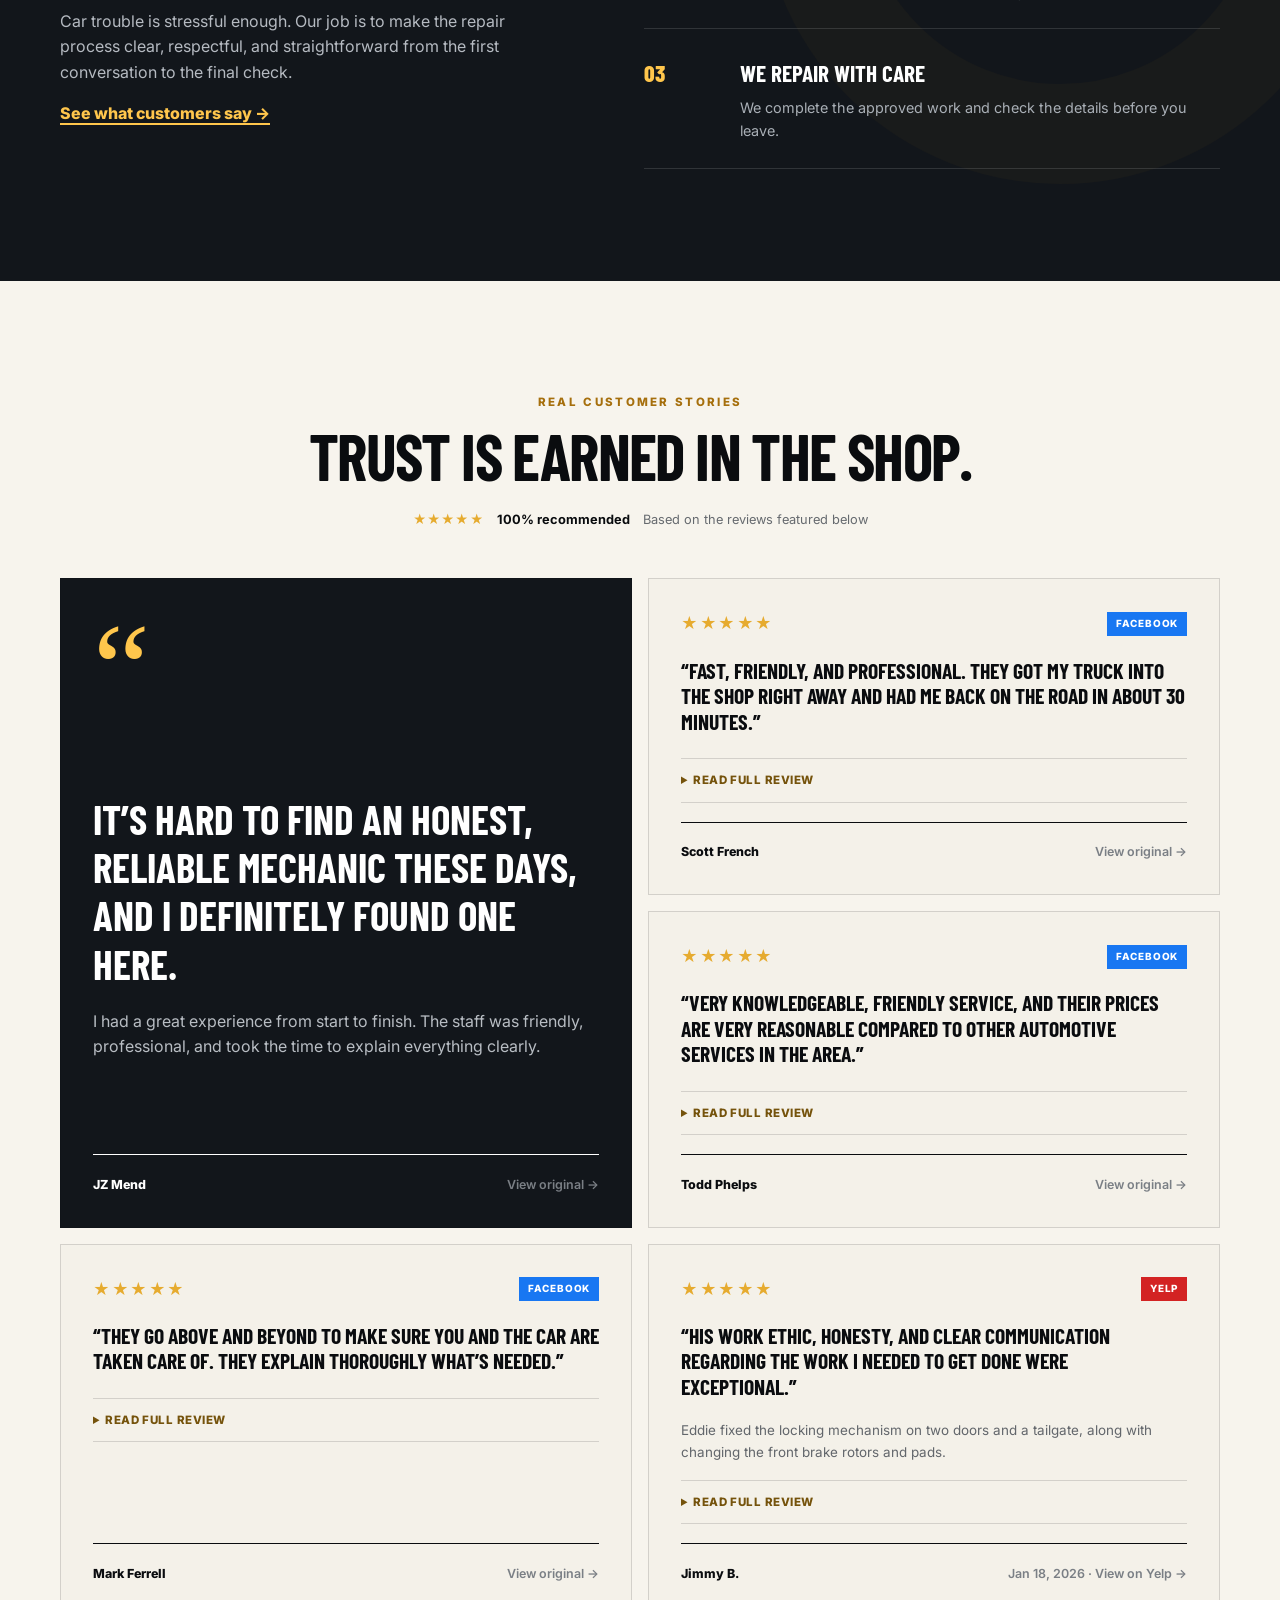
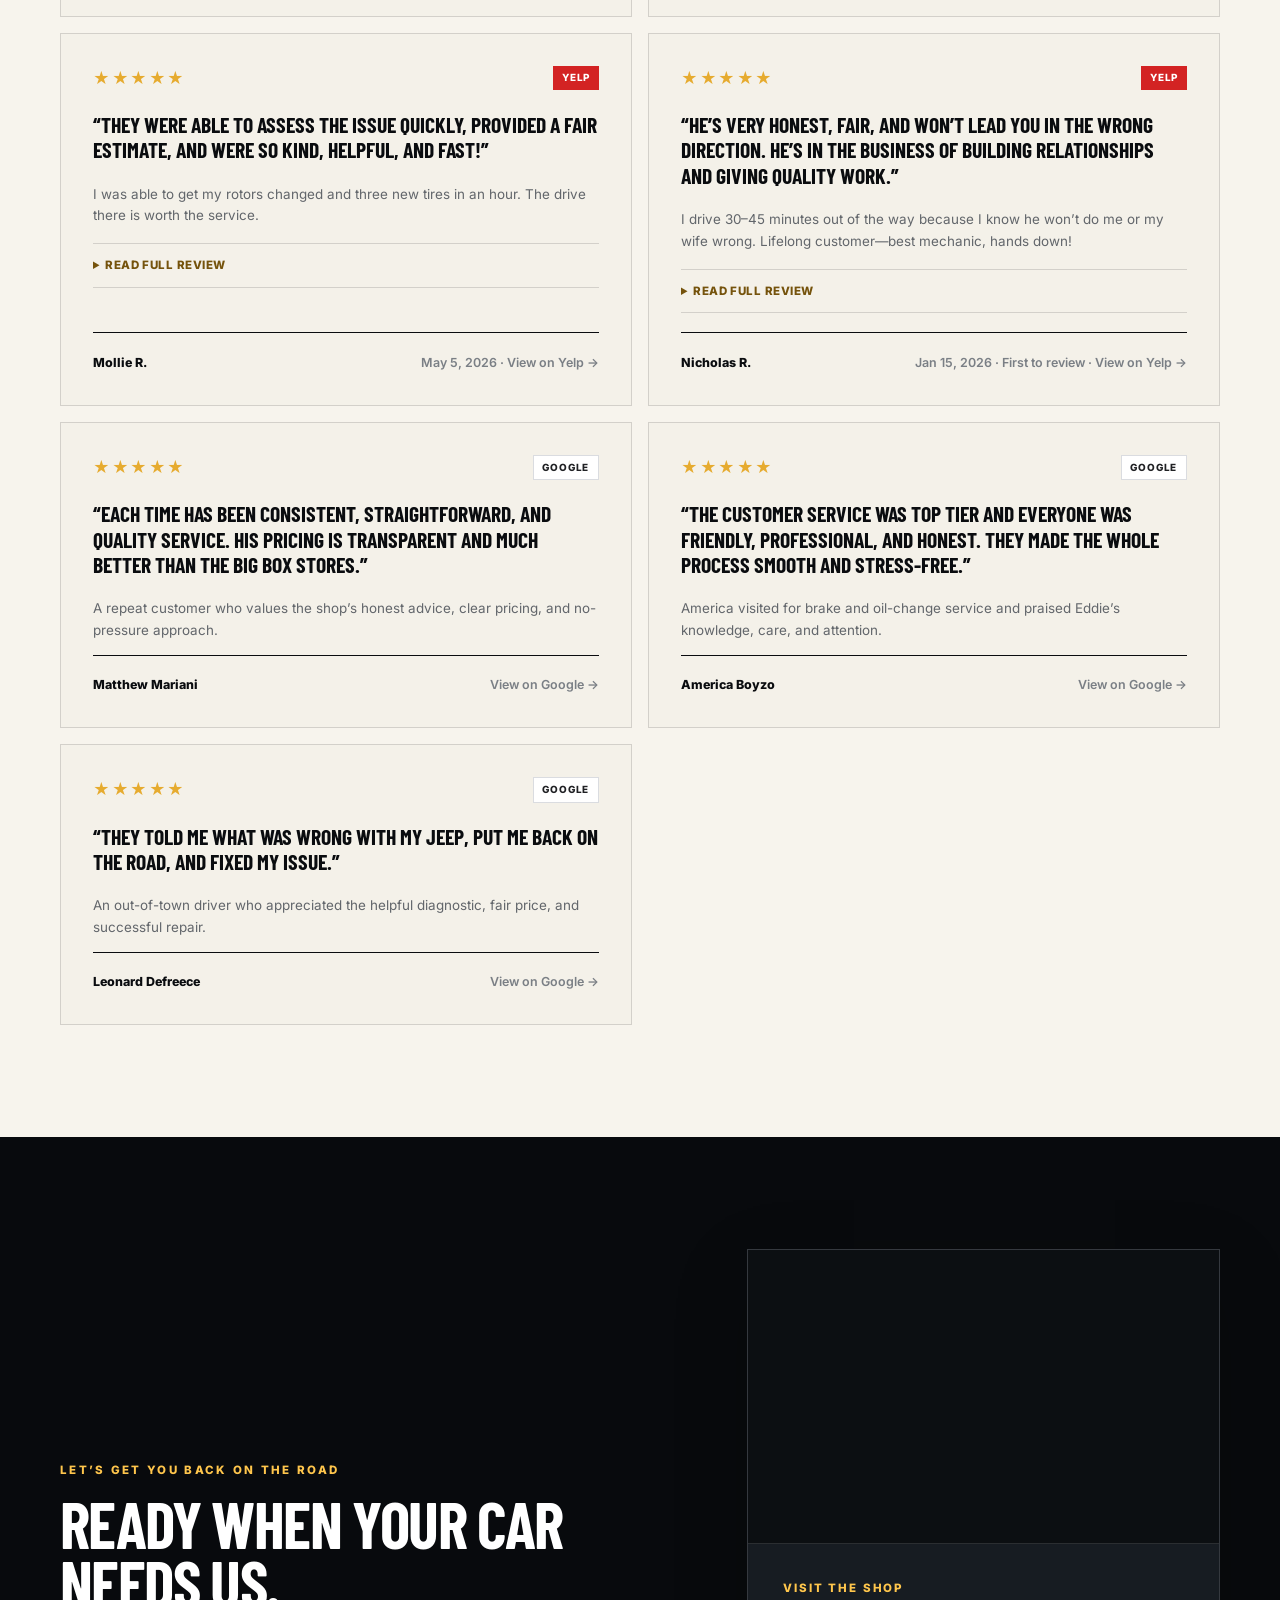
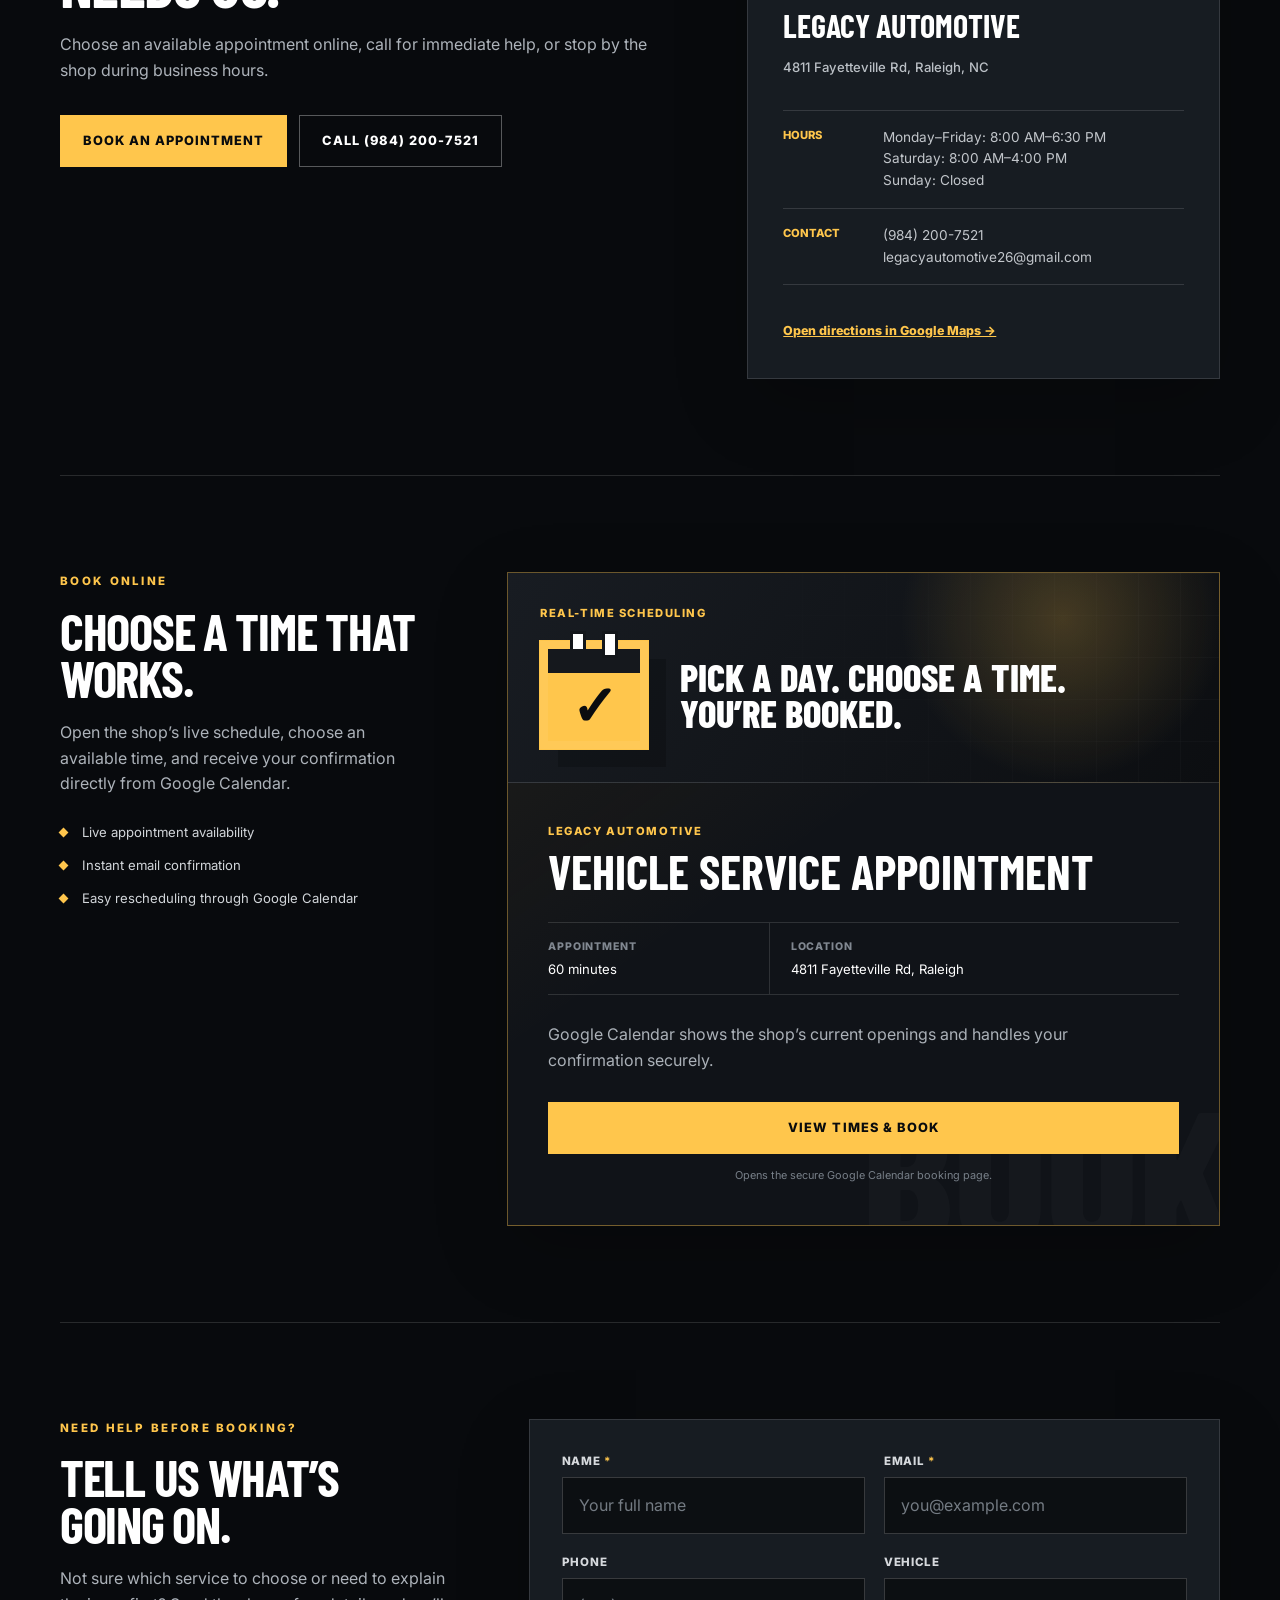
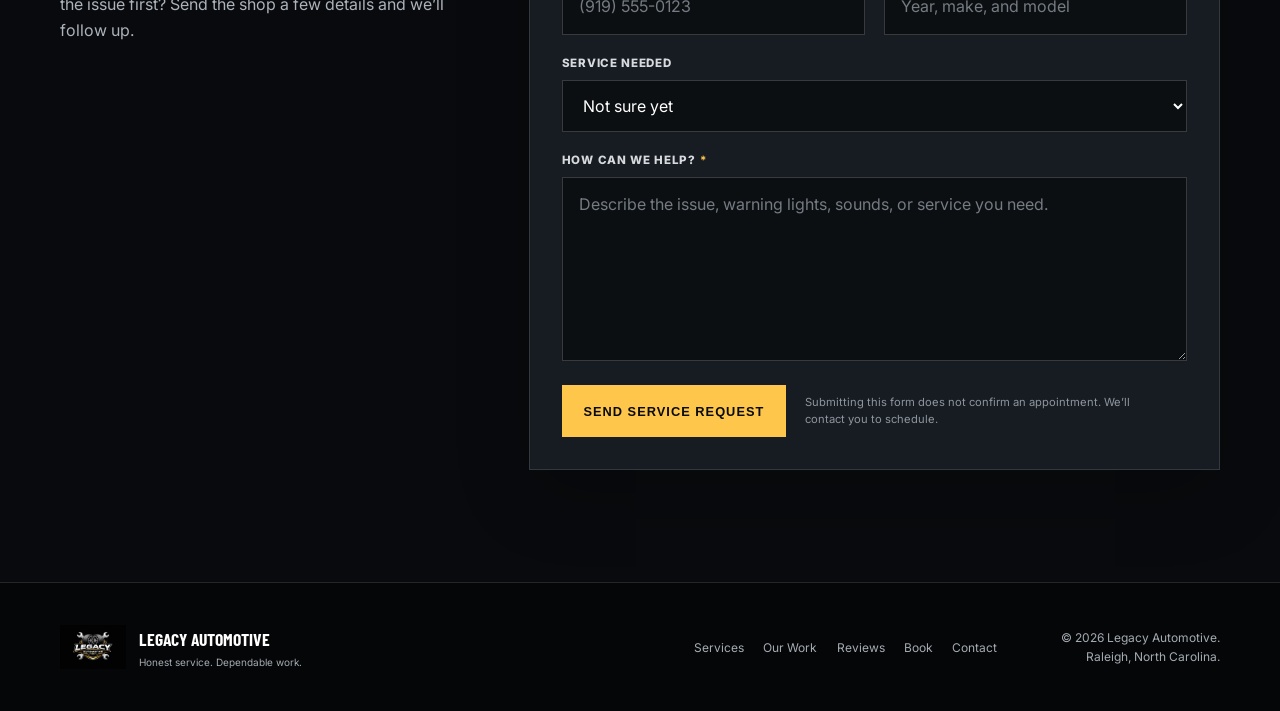
==== commit 4f44251e: "Replace calendar embed with branded booking card" ====
--- a/index.html
+++ b/index.html
@@ -12,7 +12,7 @@
     <link rel="preconnect" href="https://fonts.googleapis.com" />
     <link rel="preconnect" href="https://fonts.gstatic.com" crossorigin />
     <link href="https://fonts.googleapis.com/css2?family=Barlow+Condensed:wght@600;700;800&family=Inter:wght@400;500;600;700&display=swap" rel="stylesheet" />
-    <link rel="stylesheet" href="styles.css?v=20261119-calendar-cleanup" />
+    <link rel="stylesheet" href="styles.css?v=20261119-booking-card" />
     <script type="application/ld+json">
       {
         "@context": "https://schema.org",
@@ -342,17 +342,31 @@
           <div class="booking-heading">
             <p class="eyebrow">Book online</p>
             <h2>Choose a time that works.</h2>
-            <p>Select an available service appointment below. Google Calendar will send your confirmation and appointment details.</p>
+            <p>Open the shop&rsquo;s live schedule, choose an available time, and receive your confirmation directly from Google Calendar.</p>
             <ul class="booking-notes">
               <li>Live appointment availability</li>
               <li>Instant email confirmation</li>
               <li>Easy rescheduling through Google Calendar</li>
             </ul>
-            <a class="button button-ghost" href="https://calendar.app.google/UyxfSRLNMaUc9Rpu9" target="_blank" rel="noopener">Open full booking page</a>
-          </div>
-          <div class="booking-calendar">
-            <iframe src="https://calendar.google.com/calendar/appointments/schedules/AcZssZ33vU9bf-dAvVvJqtZ3GXog7D-H6eBE8nCKO_w_DGMT7Mv8waQyV8alrkO32NI1Yf7687AwENIq?gv=true" title="Book a vehicle service appointment with Legacy Automotive" loading="lazy"></iframe>
-          </div>
+          </div>
+          <article class="booking-card">
+            <div class="booking-card-visual" aria-hidden="true">
+              <span class="booking-card-label">Real-time scheduling</span>
+              <div class="calendar-mark"><span></span><strong>&#10003;</strong></div>
+              <p>Pick a day. Choose a time.<br />You&rsquo;re booked.</p>
+            </div>
+            <div class="booking-card-copy">
+              <p class="booking-kicker">Legacy Automotive</p>
+              <h3>Vehicle Service Appointment</h3>
+              <dl class="booking-meta">
+                <div><dt>Appointment</dt><dd>60 minutes</dd></div>
+                <div><dt>Location</dt><dd>4811 Fayetteville Rd, Raleigh</dd></div>
+              </dl>
+              <p>Google Calendar shows the shop&rsquo;s current openings and handles your confirmation securely.</p>
+              <a class="button button-primary" href="https://calendar.app.google/UyxfSRLNMaUc9Rpu9" target="_blank" rel="noopener">View times &amp; book</a>
+              <small>Opens the secure Google Calendar booking page.</small>
+            </div>
+          </article>
         </div>
 
         <div class="container request-panel" id="request">
--- a/styles.css
+++ b/styles.css
@@ -214,12 +214,32 @@
 .booking-heading { position: sticky; top: 170px; }
 .booking-heading h2 { font-size: clamp(2.8rem, 4vw, 4.2rem); }
 .booking-heading > p:not(.eyebrow) { color: #adb3ba; }
-.booking-heading .button { margin-top: 1.6rem; }
 .booking-notes { display: grid; gap: .75rem; margin: 1.6rem 0 0; padding: 0; list-style: none; }
 .booking-notes li { position: relative; padding-left: 1.4rem; color: #d2d6da; font-size: .82rem; }
 .booking-notes li::before { content: ''; width: 7px; height: 7px; position: absolute; left: 0; top: .48em; background: var(--gold-bright); transform: rotate(45deg); }
-.booking-calendar { overflow: hidden; border: 1px solid var(--line-dark); background: #fff; box-shadow: var(--shadow); }
-.booking-calendar iframe { width: 100%; height: 720px; display: block; border: 0; background: #fff; }
+.booking-card { position: relative; overflow: hidden; border: 1px solid rgba(255,198,76,.38); background: linear-gradient(145deg, rgba(230,171,47,.08), transparent 42%), #101318; box-shadow: var(--shadow); }
+.booking-card::after { content: 'BOOK'; position: absolute; right: -1rem; bottom: -1.5rem; color: rgba(255,255,255,.025); font-family: var(--display); font-size: clamp(7rem, 15vw, 12rem); font-weight: 800; line-height: .8; pointer-events: none; }
+.booking-card-visual { min-height: 210px; position: relative; display: grid; grid-template-columns: auto 1fr; grid-template-rows: auto 1fr; gap: 1.1rem 2rem; align-items: center; padding: 2rem; background: radial-gradient(circle at 78% 22%, rgba(255,198,76,.22), transparent 28%), linear-gradient(125deg, #181c22, #0c0e11); border-bottom: 1px solid var(--line-dark); }
+.booking-card-visual::before { content: ''; position: absolute; inset: 0; opacity: .12; background-image: linear-gradient(rgba(255,255,255,.18) 1px, transparent 1px), linear-gradient(90deg, rgba(255,255,255,.18) 1px, transparent 1px); background-size: 42px 42px; mask-image: linear-gradient(to left, #000, transparent 75%); }
+.booking-card-label { position: relative; z-index: 1; grid-column: 1 / -1; color: var(--gold-bright); font-size: .7rem; font-weight: 800; letter-spacing: .14em; text-transform: uppercase; }
+.calendar-mark { width: 108px; height: 108px; position: relative; z-index: 1; display: grid; place-items: center; color: var(--ink); background: var(--gold-bright); border: 8px solid rgba(255,255,255,.06); box-shadow: 0 0 0 1px var(--gold-bright), 18px 18px 0 rgba(0,0,0,.2); }
+.calendar-mark::before, .calendar-mark::after { content: ''; width: 10px; height: 21px; position: absolute; top: -18px; background: var(--white); border: 3px solid #13161a; }
+.calendar-mark::before { left: 22px; }
+.calendar-mark::after { right: 22px; }
+.calendar-mark span { height: 24px; position: absolute; inset: 0 0 auto; background: #15181d; }
+.calendar-mark strong { padding-top: 18px; font-family: var(--display); font-size: 3.5rem; line-height: 1; }
+.booking-card-visual p { position: relative; z-index: 1; margin: 0; color: var(--white); font-family: var(--display); font-size: clamp(1.7rem, 3vw, 2.5rem); font-weight: 800; line-height: .95; text-transform: uppercase; }
+.booking-card-copy { position: relative; z-index: 1; padding: clamp(1.6rem, 4vw, 2.5rem); }
+.booking-kicker { margin: 0 0 .5rem; color: var(--gold-bright); font-size: .7rem; font-weight: 800; letter-spacing: .14em; text-transform: uppercase; }
+.booking-card h3 { margin: 0; font-family: var(--display); font-size: clamp(2.1rem, 4vw, 3rem); line-height: .95; text-transform: uppercase; }
+.booking-meta { display: grid; grid-template-columns: .7fr 1.3fr; margin: 1.7rem 0; border-top: 1px solid var(--line-dark); border-bottom: 1px solid var(--line-dark); }
+.booking-meta div { padding: 1rem 0; }
+.booking-meta div + div { padding-left: 1.3rem; border-left: 1px solid var(--line-dark); }
+.booking-meta dt { margin-bottom: .25rem; color: #818891; font-size: .66rem; font-weight: 800; letter-spacing: .08em; text-transform: uppercase; }
+.booking-meta dd { margin: 0; color: var(--white); font-size: .82rem; line-height: 1.4; }
+.booking-card-copy > p:not(.booking-kicker) { max-width: 560px; color: #abb1b8; }
+.booking-card-copy .button { width: 100%; margin-top: .8rem; }
+.booking-card-copy small { display: block; margin-top: .8rem; color: #777f88; font-size: .68rem; text-align: center; }
 .request-panel { display: grid; grid-template-columns: .72fr 1.28fr; gap: 5rem; align-items: start; margin-top: 6rem; padding-top: 6rem; border-top: 1px solid var(--line-dark); }
 .request-heading { position: sticky; top: 170px; }
 .request-heading h2 { font-size: clamp(2.8rem, 4vw, 4.2rem); }
@@ -302,8 +322,7 @@
   .split-heading, .about-grid, .contact-grid { grid-template-columns: 1fr; }
   .booking-panel, .request-panel { grid-template-columns: 1fr; gap: 2rem; margin-top: 4rem; padding-top: 4rem; }
   .booking-heading, .request-heading { position: static; }
-  .booking-heading .button { width: 100%; }
-  .booking-calendar iframe { height: 760px; }
+  .booking-card-visual { min-height: 190px; }
   .form-grid { grid-template-columns: 1fr; }
   .form-wide { grid-column: auto; }
   .form-footer { align-items: stretch; flex-direction: column; }
@@ -339,7 +358,15 @@
   .nav-phone { display: none; }
   .menu-toggle { width: 52px; height: 52px; }
   .site-menu { padding-inline: 1.25rem; }
-  .booking-calendar iframe { height: 700px; }
+  .booking-card-visual { grid-template-columns: 82px 1fr; gap: 1rem; padding: 1.5rem; }
+  .calendar-mark { width: 76px; height: 76px; border-width: 5px; box-shadow: 10px 10px 0 rgba(0,0,0,.2); }
+  .calendar-mark::before, .calendar-mark::after { width: 8px; height: 16px; top: -14px; border-width: 2px; }
+  .calendar-mark::before { left: 15px; }
+  .calendar-mark::after { right: 15px; }
+  .calendar-mark span { height: 18px; }
+  .calendar-mark strong { padding-top: 13px; font-size: 2.6rem; }
+  .booking-meta { grid-template-columns: 1fr; }
+  .booking-meta div + div { padding-left: 0; border-top: 1px solid var(--line-dark); border-left: 0; }
   .hero-actions, .contact-actions { display: grid; }
   .button { width: 100%; }
   .rating-card { width: 96%; right: -1%; }
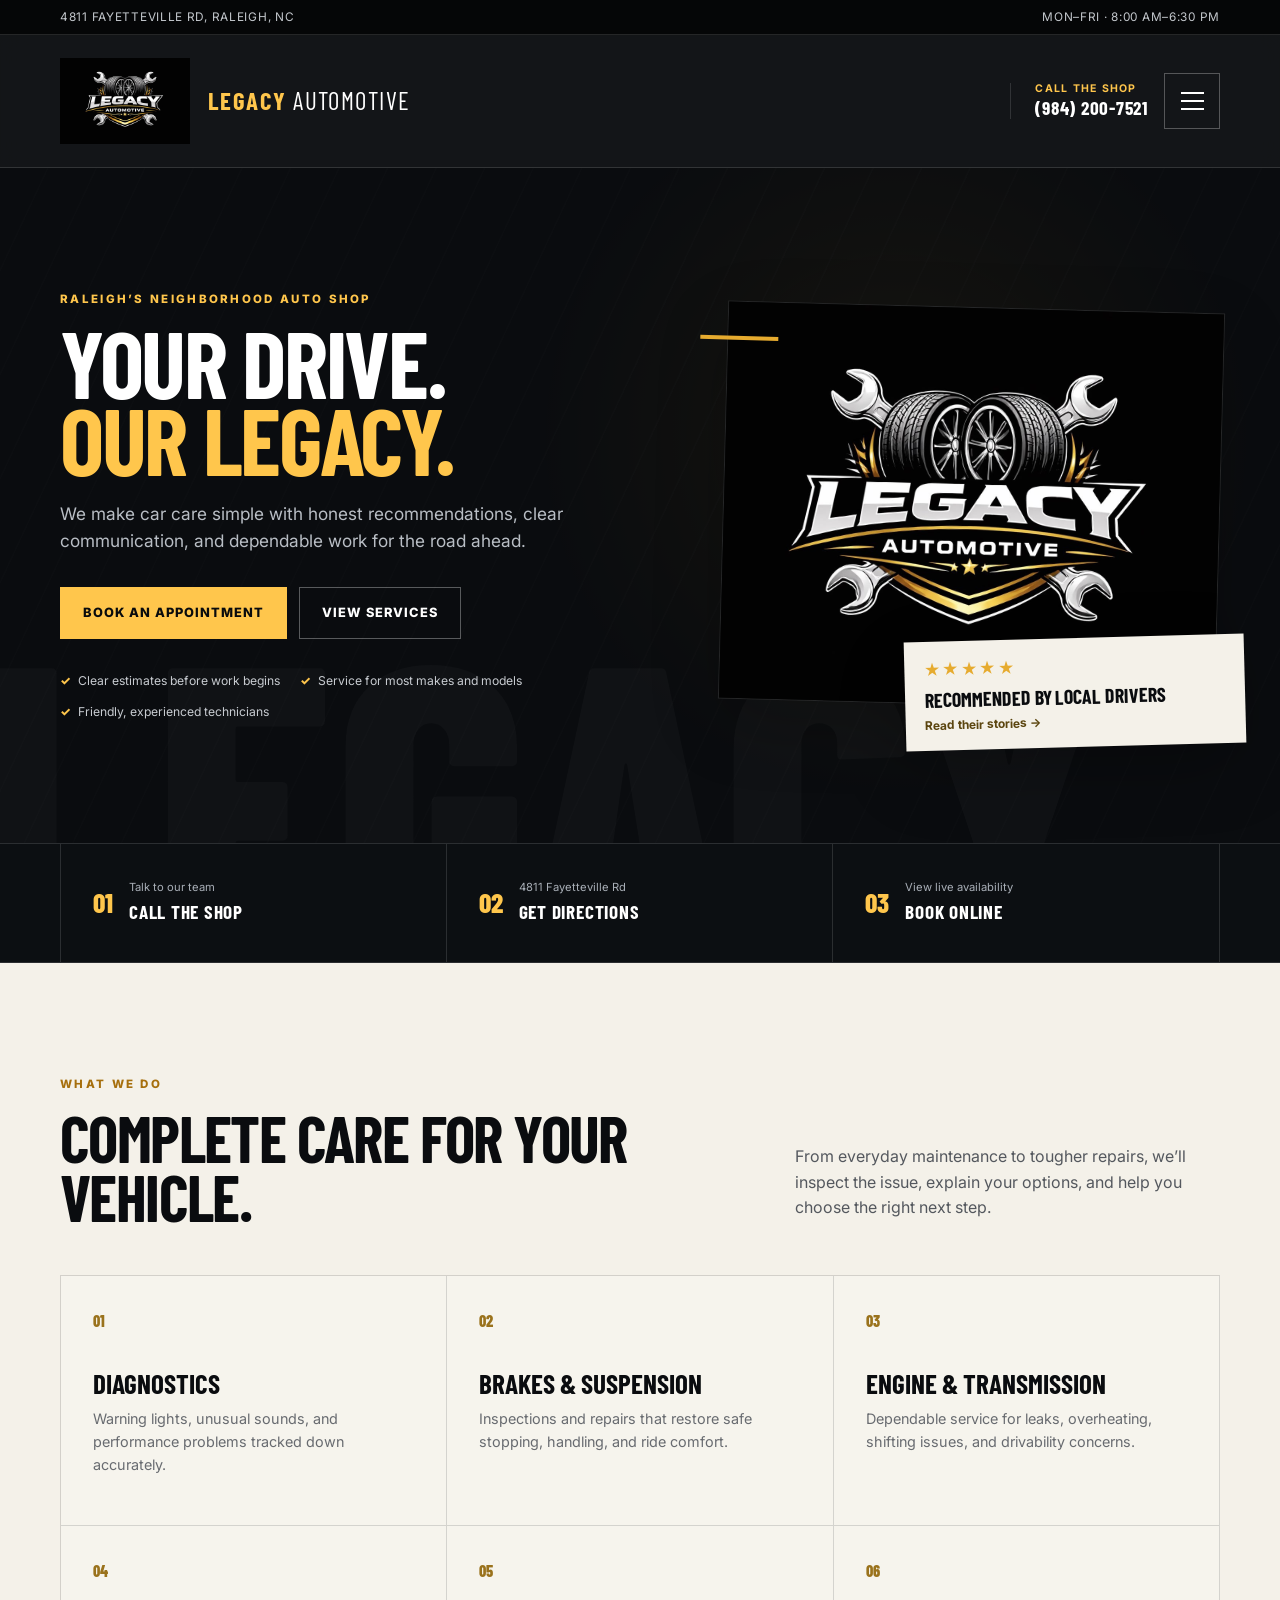
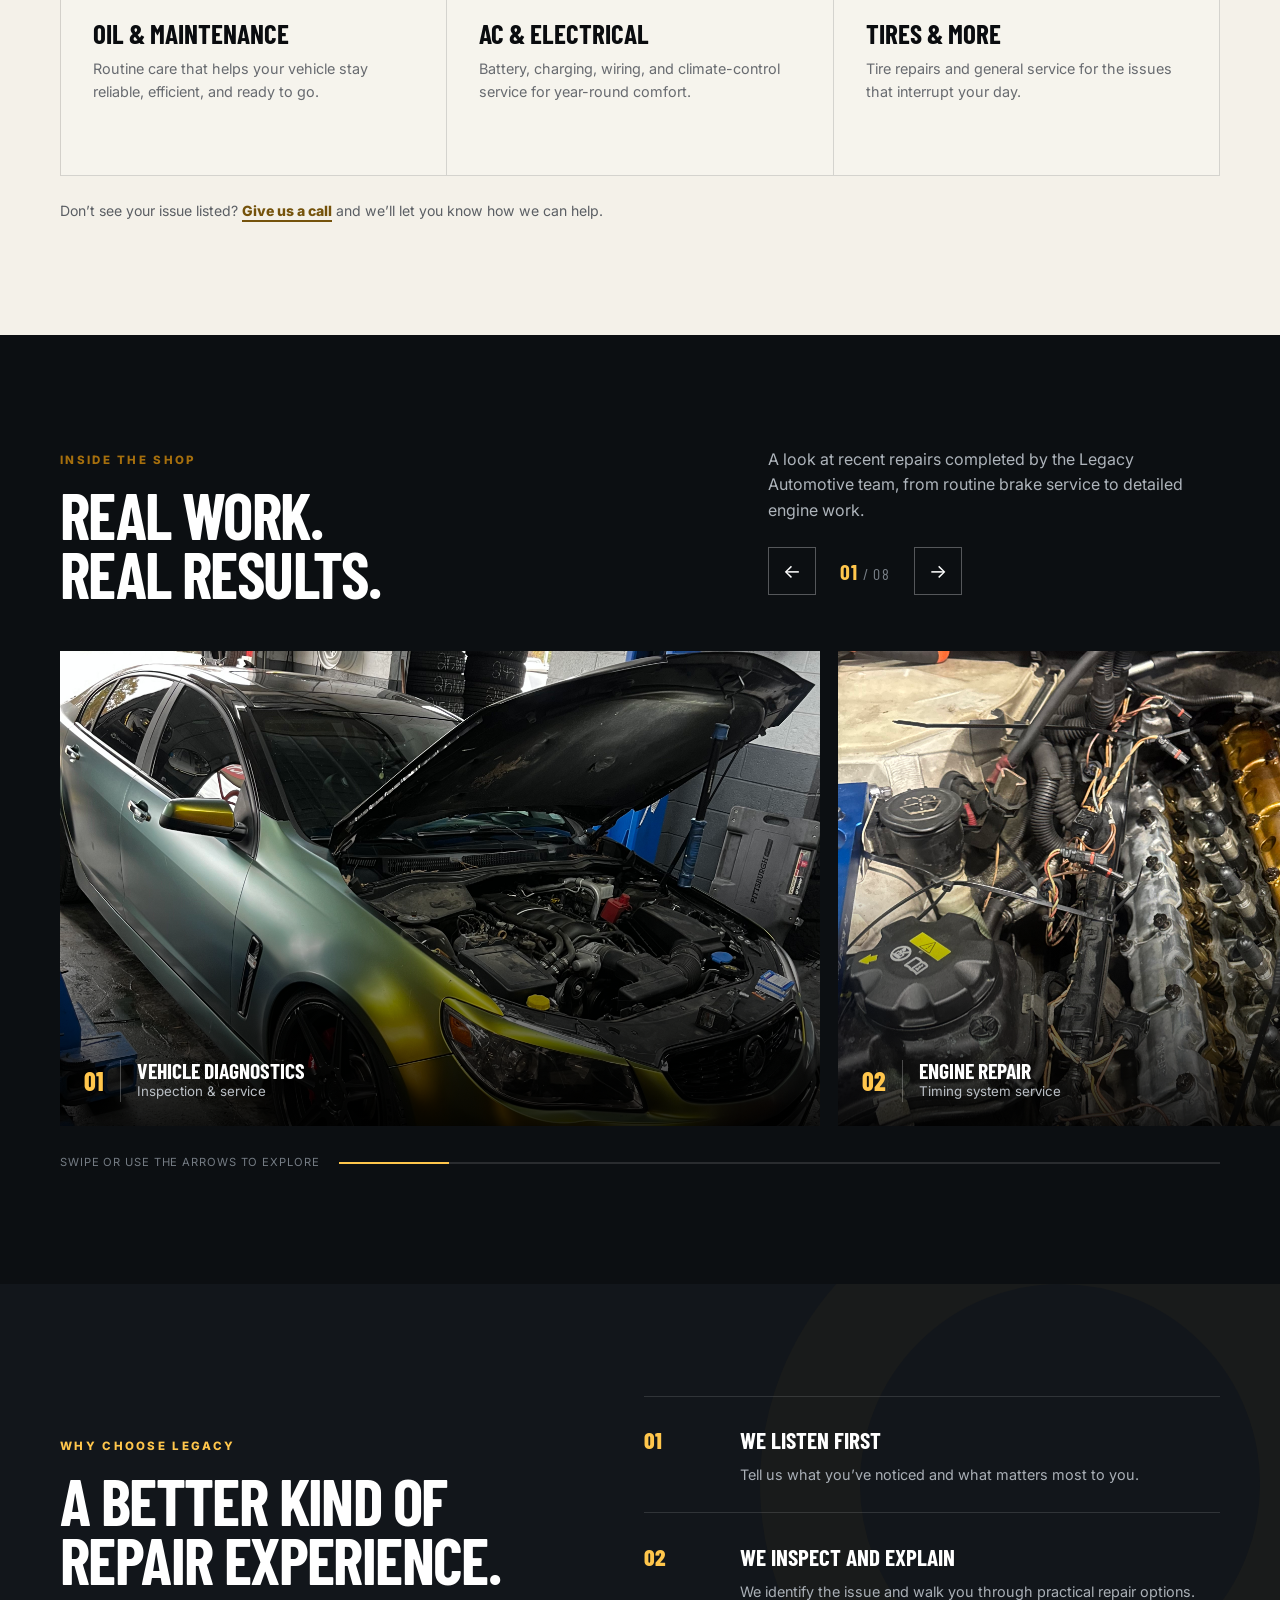
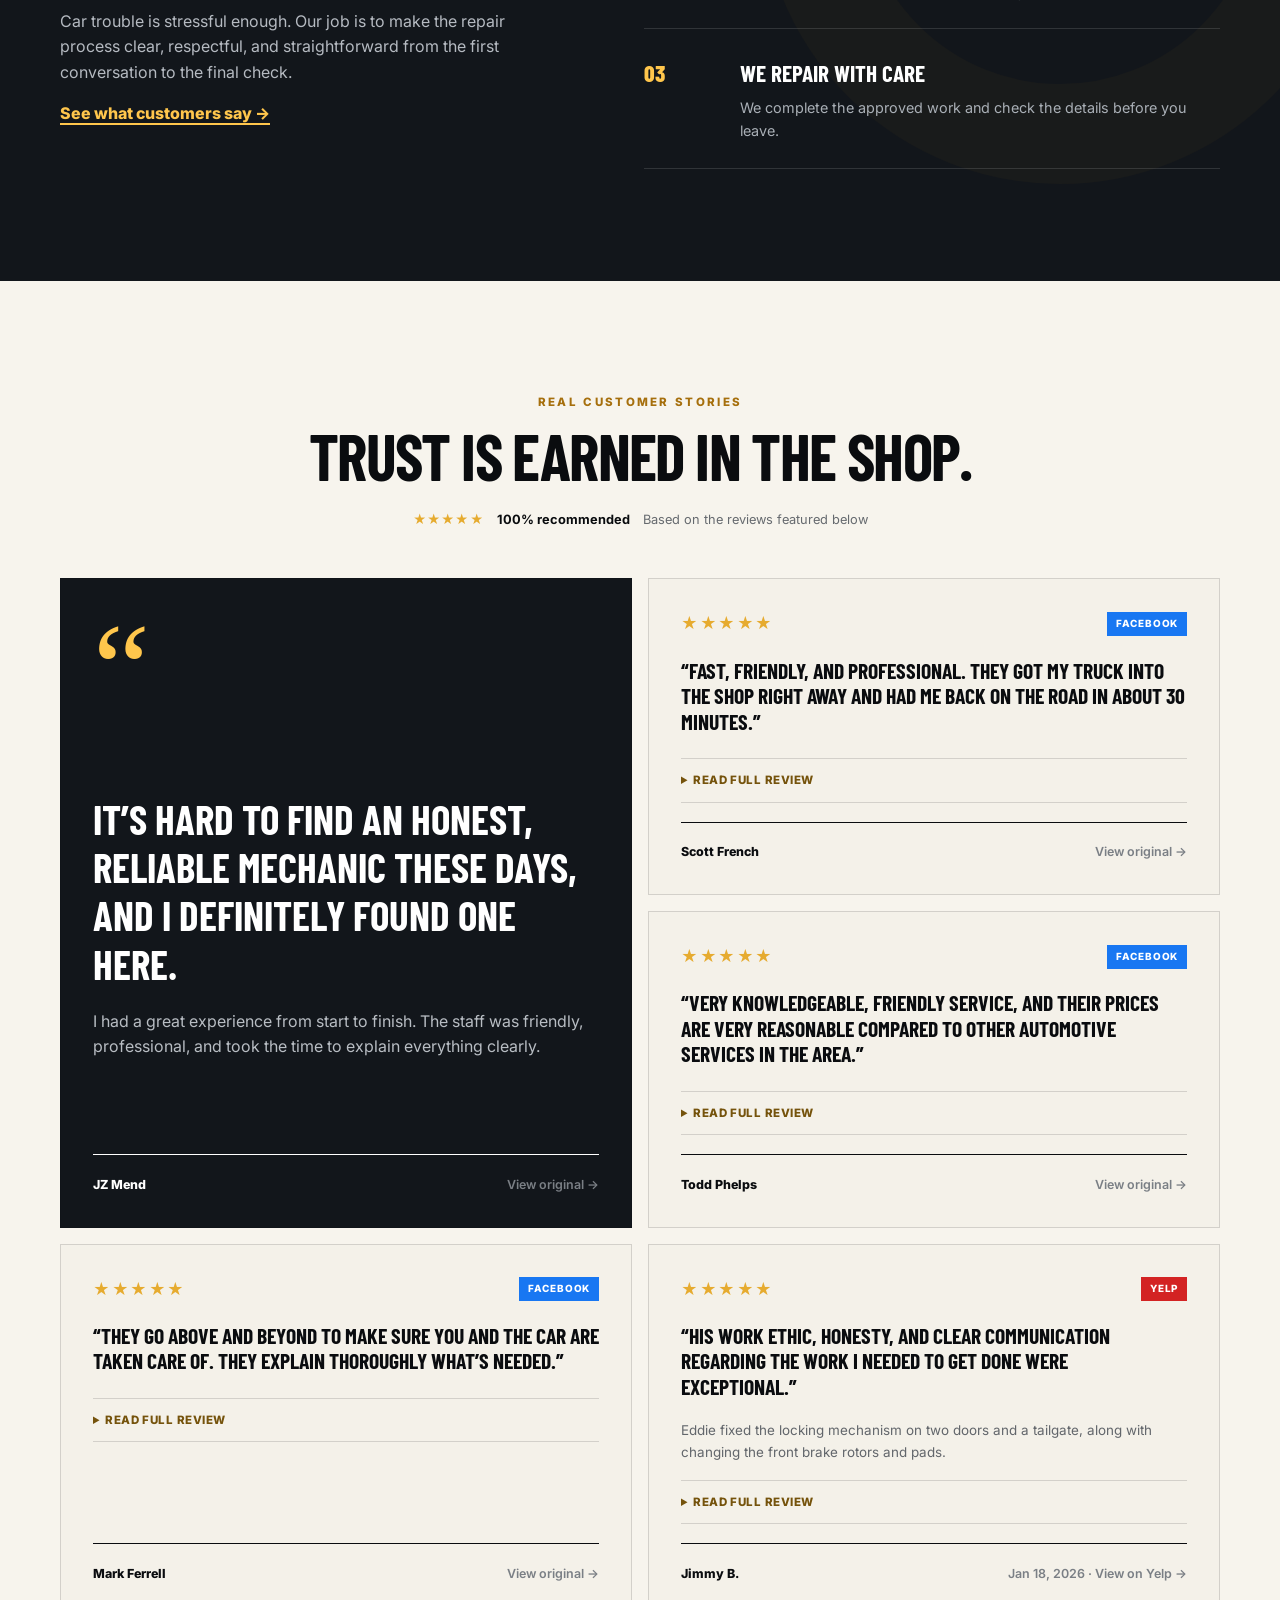
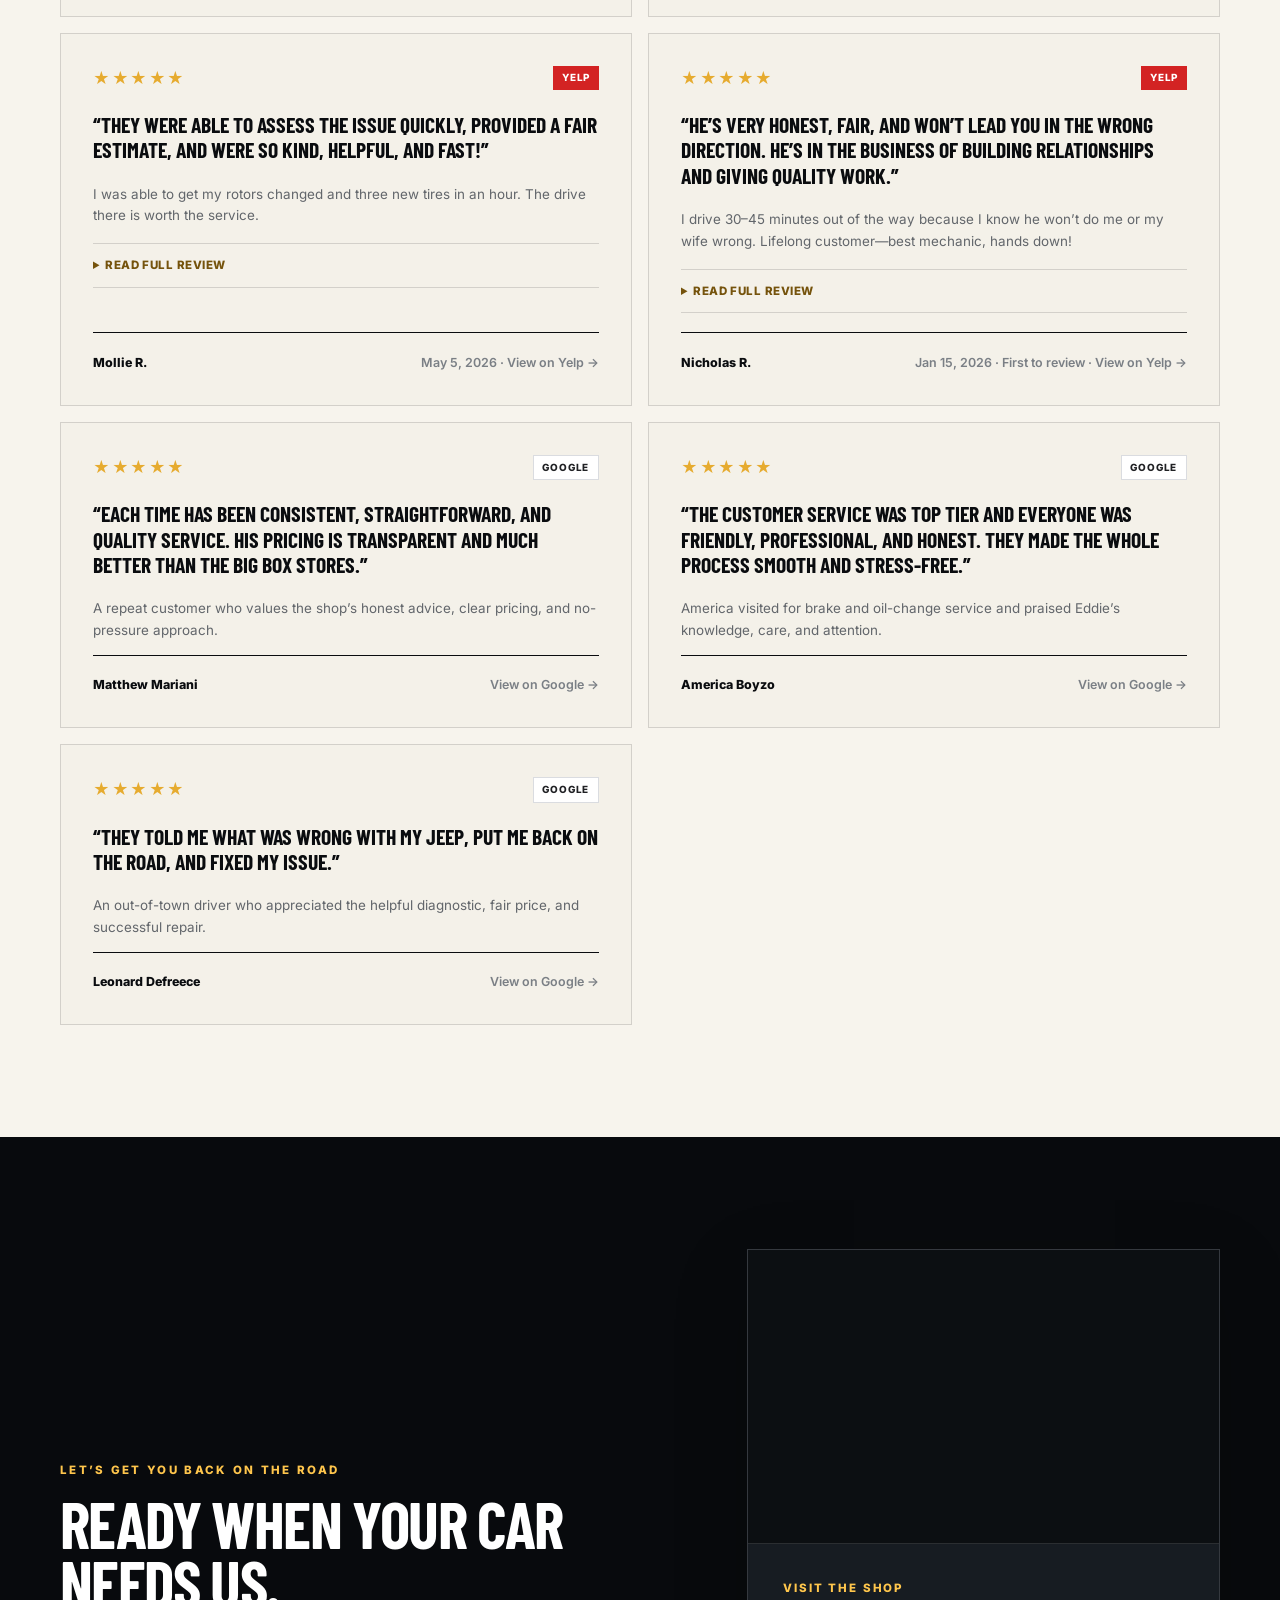
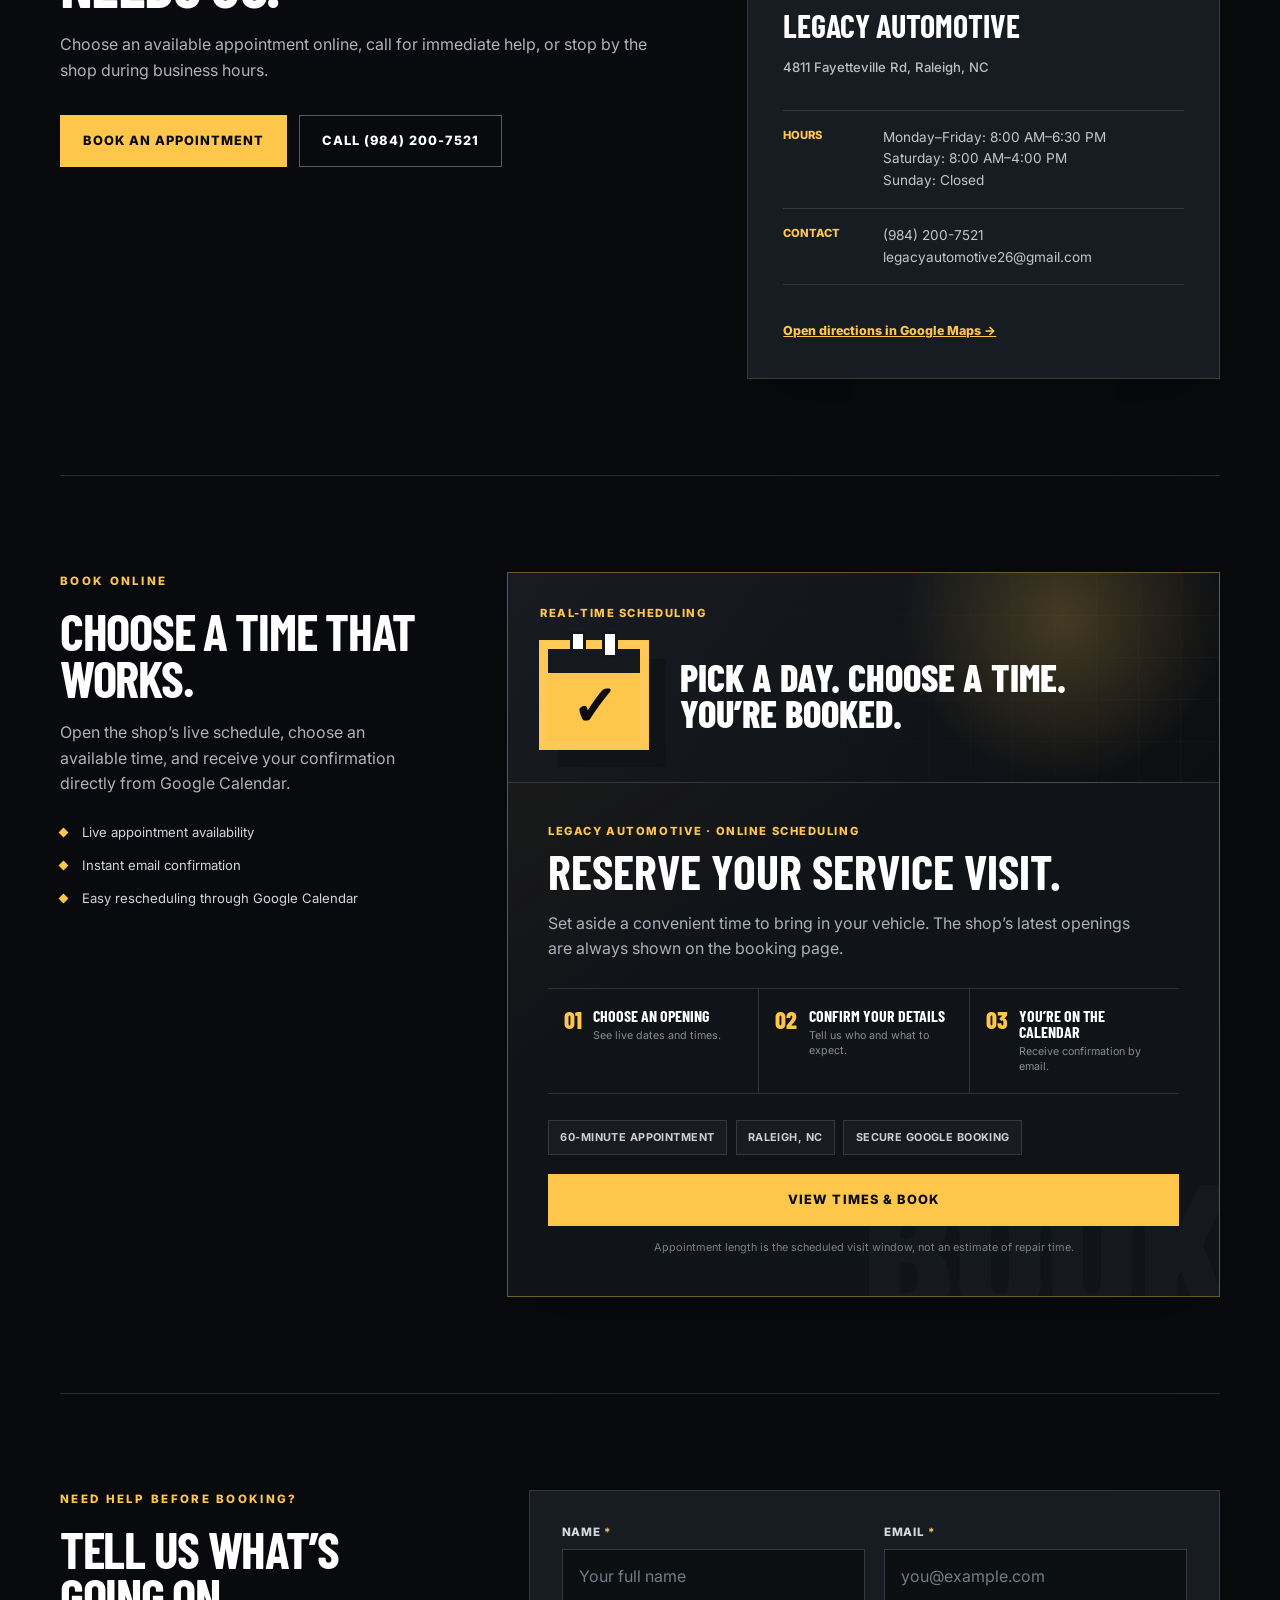
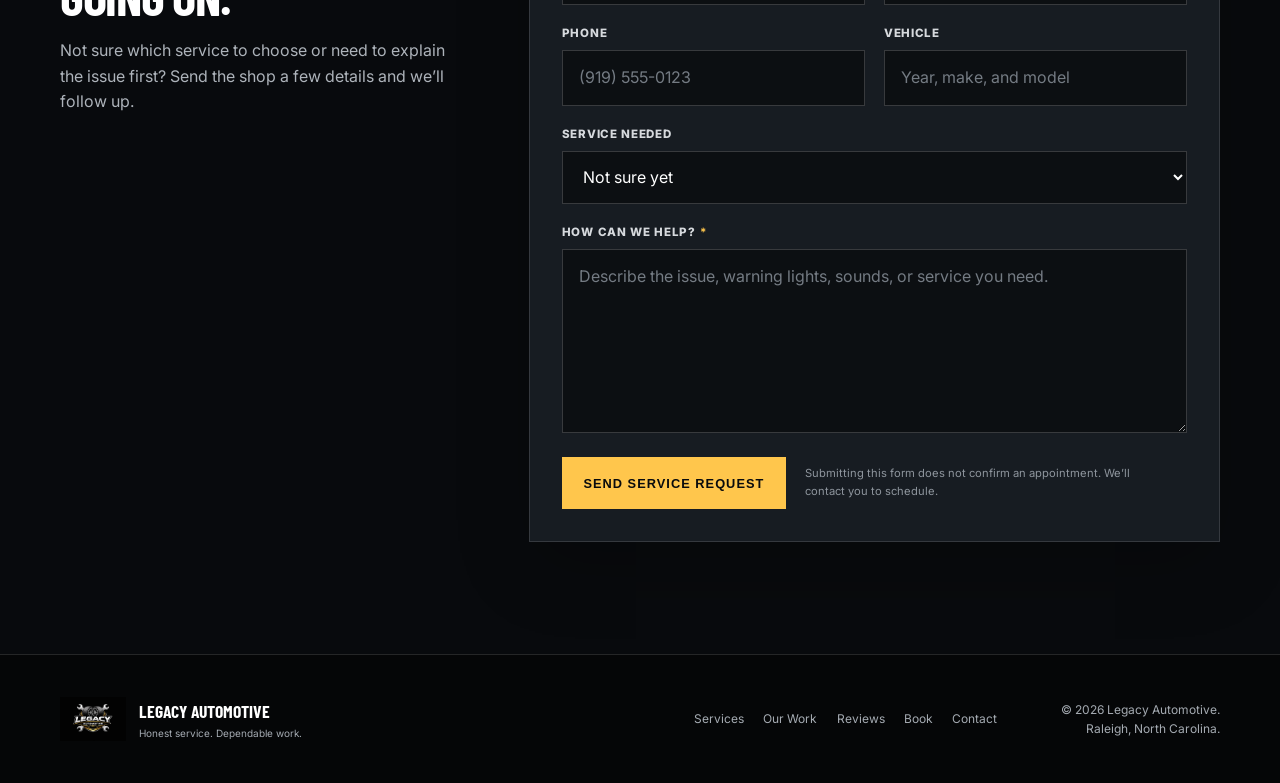
==== commit 2d41115a: "Refine appointment booking details" ====
--- a/index.html
+++ b/index.html
@@ -12,7 +12,7 @@
     <link rel="preconnect" href="https://fonts.googleapis.com" />
     <link rel="preconnect" href="https://fonts.gstatic.com" crossorigin />
     <link href="https://fonts.googleapis.com/css2?family=Barlow+Condensed:wght@600;700;800&family=Inter:wght@400;500;600;700&display=swap" rel="stylesheet" />
-    <link rel="stylesheet" href="styles.css?v=20261119-booking-card" />
+    <link rel="stylesheet" href="styles.css?v=20261119-booking-ticket" />
     <script type="application/ld+json">
       {
         "@context": "https://schema.org",
@@ -356,15 +356,21 @@
               <p>Pick a day. Choose a time.<br />You&rsquo;re booked.</p>
             </div>
             <div class="booking-card-copy">
-              <p class="booking-kicker">Legacy Automotive</p>
-              <h3>Vehicle Service Appointment</h3>
-              <dl class="booking-meta">
-                <div><dt>Appointment</dt><dd>60 minutes</dd></div>
-                <div><dt>Location</dt><dd>4811 Fayetteville Rd, Raleigh</dd></div>
-              </dl>
-              <p>Google Calendar shows the shop&rsquo;s current openings and handles your confirmation securely.</p>
+              <p class="booking-kicker">Legacy Automotive &middot; Online scheduling</p>
+              <h3>Reserve your service visit.</h3>
+              <p class="booking-intro">Set aside a convenient time to bring in your vehicle. The shop&rsquo;s latest openings are always shown on the booking page.</p>
+              <ol class="booking-flow" aria-label="How online booking works">
+                <li><span>01</span><div><strong>Choose an opening</strong><small>See live dates and times.</small></div></li>
+                <li><span>02</span><div><strong>Confirm your details</strong><small>Tell us who and what to expect.</small></div></li>
+                <li><span>03</span><div><strong>You&rsquo;re on the calendar</strong><small>Receive confirmation by email.</small></div></li>
+              </ol>
+              <div class="booking-facts" aria-label="Appointment details">
+                <span>60-minute appointment</span>
+                <span>Raleigh, NC</span>
+                <span>Secure Google booking</span>
+              </div>
               <a class="button button-primary" href="https://calendar.app.google/UyxfSRLNMaUc9Rpu9" target="_blank" rel="noopener">View times &amp; book</a>
-              <small>Opens the secure Google Calendar booking page.</small>
+              <small class="booking-disclaimer">Appointment length is the scheduled visit window, not an estimate of repair time.</small>
             </div>
           </article>
         </div>
--- a/styles.css
+++ b/styles.css
@@ -232,14 +232,17 @@
 .booking-card-copy { position: relative; z-index: 1; padding: clamp(1.6rem, 4vw, 2.5rem); }
 .booking-kicker { margin: 0 0 .5rem; color: var(--gold-bright); font-size: .7rem; font-weight: 800; letter-spacing: .14em; text-transform: uppercase; }
 .booking-card h3 { margin: 0; font-family: var(--display); font-size: clamp(2.1rem, 4vw, 3rem); line-height: .95; text-transform: uppercase; }
-.booking-meta { display: grid; grid-template-columns: .7fr 1.3fr; margin: 1.7rem 0; border-top: 1px solid var(--line-dark); border-bottom: 1px solid var(--line-dark); }
-.booking-meta div { padding: 1rem 0; }
-.booking-meta div + div { padding-left: 1.3rem; border-left: 1px solid var(--line-dark); }
-.booking-meta dt { margin-bottom: .25rem; color: #818891; font-size: .66rem; font-weight: 800; letter-spacing: .08em; text-transform: uppercase; }
-.booking-meta dd { margin: 0; color: var(--white); font-size: .82rem; line-height: 1.4; }
-.booking-card-copy > p:not(.booking-kicker) { max-width: 560px; color: #abb1b8; }
-.booking-card-copy .button { width: 100%; margin-top: .8rem; }
-.booking-card-copy small { display: block; margin-top: .8rem; color: #777f88; font-size: .68rem; text-align: center; }
+.booking-intro { max-width: 590px; margin: 1rem 0 0; color: #abb1b8; }
+.booking-flow { display: grid; grid-template-columns: repeat(3, 1fr); margin: 1.6rem 0; padding: 0; border-top: 1px solid var(--line-dark); border-bottom: 1px solid var(--line-dark); list-style: none; }
+.booking-flow li { display: grid; grid-template-columns: auto 1fr; gap: .7rem; min-width: 0; padding: 1.2rem 1rem; }
+.booking-flow li + li { border-left: 1px solid var(--line-dark); }
+.booking-flow li > span { color: var(--gold-bright); font-family: var(--display); font-size: 1.5rem; font-weight: 800; line-height: 1; }
+.booking-flow strong { display: block; color: var(--white); font-family: var(--display); font-size: 1rem; line-height: 1; text-transform: uppercase; }
+.booking-flow small { display: block; margin-top: .35rem; color: #858c94; font-size: .67rem; line-height: 1.35; }
+.booking-facts { display: flex; flex-wrap: wrap; gap: .55rem; margin-bottom: 1.2rem; }
+.booking-facts span { padding: .48rem .7rem; color: #ccd0d5; background: rgba(255,255,255,.035); border: 1px solid var(--line-dark); font-size: .68rem; font-weight: 700; letter-spacing: .04em; text-transform: uppercase; }
+.booking-card-copy .button { width: 100%; }
+.booking-disclaimer { display: block; margin-top: .8rem; color: #777f88; font-size: .68rem; text-align: center; }
 .request-panel { display: grid; grid-template-columns: .72fr 1.28fr; gap: 5rem; align-items: start; margin-top: 6rem; padding-top: 6rem; border-top: 1px solid var(--line-dark); }
 .request-heading { position: sticky; top: 170px; }
 .request-heading h2 { font-size: clamp(2.8rem, 4vw, 4.2rem); }
@@ -365,8 +368,8 @@
   .calendar-mark::after { right: 15px; }
   .calendar-mark span { height: 18px; }
   .calendar-mark strong { padding-top: 13px; font-size: 2.6rem; }
-  .booking-meta { grid-template-columns: 1fr; }
-  .booking-meta div + div { padding-left: 0; border-top: 1px solid var(--line-dark); border-left: 0; }
+  .booking-flow { grid-template-columns: 1fr; }
+  .booking-flow li + li { border-top: 1px solid var(--line-dark); border-left: 0; }
   .hero-actions, .contact-actions { display: grid; }
   .button { width: 100%; }
   .rating-card { width: 96%; right: -1%; }
